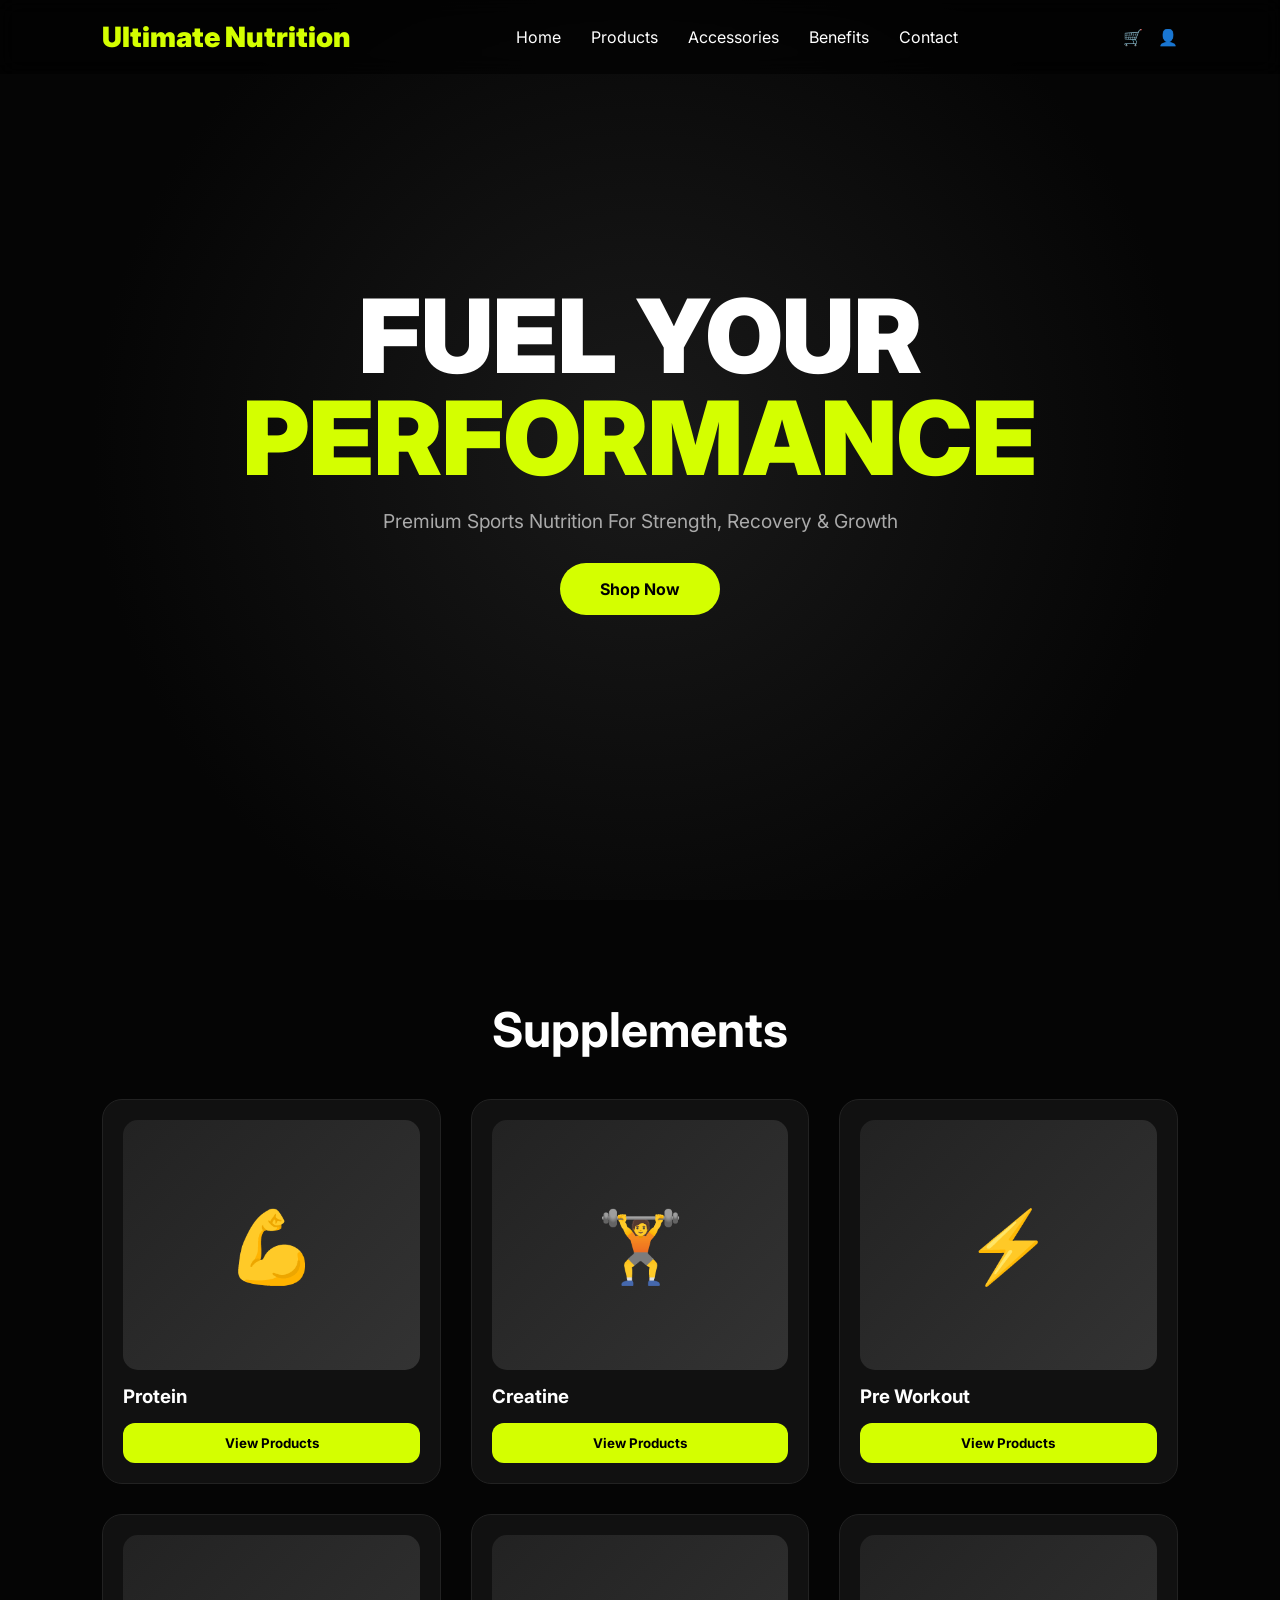
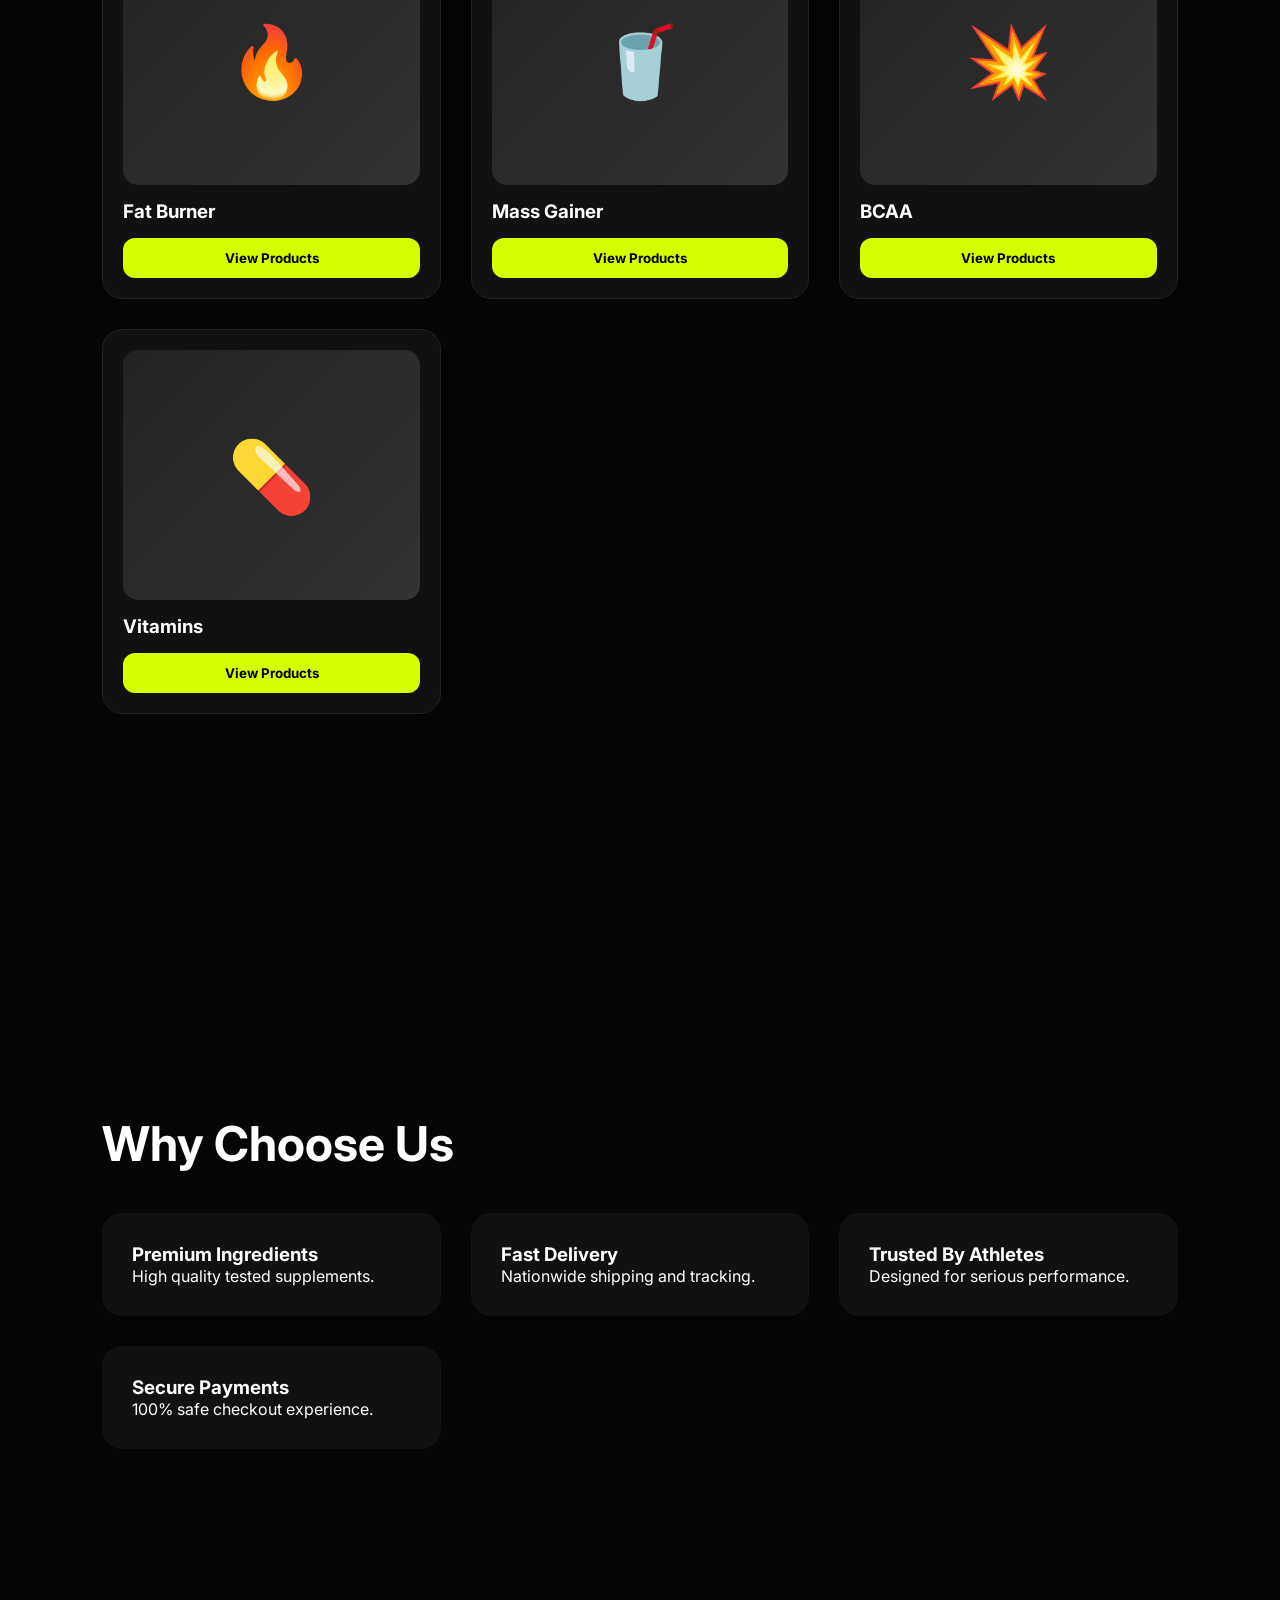
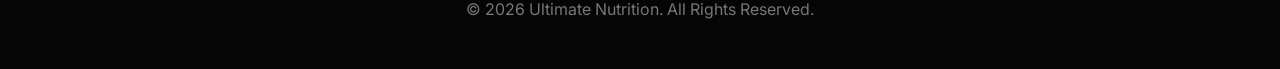
==== index.html @ 82caf667 "Update index.html" ====
<!DOCTYPE html>
<html lang="en">
<head>
<meta charset="UTF-8">
<meta name="viewport" content="width=device-width, initial-scale=1.0">
<title>Ultimate Nutrition - Premium Supplements</title>

<link href="https://fonts.googleapis.com/css2?family=Inter:wght@300;400;500;700;900&display=swap" rel="stylesheet">

<style>
*{
margin:0;
padding:0;
box-sizing:border-box;
font-family:Inter,sans-serif;
}

body{
background:#050505;
color:white;
overflow-x:hidden;
}

nav{
position:fixed;
top:0;
width:100%;
padding:20px 8%;
display:flex;
justify-content:space-between;
align-items:center;
background:rgba(0,0,0,.6);
backdrop-filter:blur(10px);
z-index:1000;
}

.logo{
font-size:28px;
font-weight:900;
color:#d4ff00;
}

nav ul{
display:flex;
gap:30px;
list-style:none;
}

nav a{
color:white;
text-decoration:none;
}

.hero{
height:100vh;
display:flex;
align-items:center;
justify-content:center;
text-align:center;
padding:0 20px;
background:
radial-gradient(circle at center,#1a1a1a 0%,#050505 70%);
}

.hero-content{
animation:fadeUp 1s ease forwards;
}

.hero h1{
font-size:clamp(3rem,8vw,7rem);
font-weight:900;
line-height:1;
}

.hero span{
color:#d4ff00;
}

.hero p{
margin-top:20px;
font-size:1.2rem;
color:#aaa;
}

.btn{
display:inline-block;
margin-top:30px;
padding:16px 40px;
background:#d4ff00;
color:black;
font-weight:700;
border-radius:50px;
text-decoration:none;
transition:.3s;
}

.btn:hover{
transform:translateY(-5px);
}

.section{
padding:100px 8%;
}

.section-title{
font-size:3rem;
margin-bottom:40px;
}

.products{
display:grid;
grid-template-columns:repeat(auto-fit,minmax(250px,1fr));
gap:30px;
}

.card{
background:#111;
border:1px solid #222;
border-radius:20px;
padding:20px;
transition:.4s;
}

.card:hover{
transform:translateY(-10px);
border-color:#d4ff00;
}

.product-image{
height:250px;
border-radius:15px;
background:linear-gradient(135deg,#222,#333);
display:flex;
align-items:center;
justify-content:center;
font-size:70px;
}

.card h3{
margin-top:15px;
}

.price{
margin-top:10px;
font-size:24px;
font-weight:700;
color:#d4ff00;
}

.buy{
margin-top:15px;
width:100%;
padding:12px;
border:none;
border-radius:12px;
background:#d4ff00;
font-weight:700;
cursor:pointer;
}

.features{
display:grid;
grid-template-columns:repeat(auto-fit,minmax(250px,1fr));
gap:30px;
}

.feature{
background:#111;
padding:30px;
border-radius:20px;
}

footer{
padding:50px;
text-align:center;
color:#777;
}

.reveal{
opacity:0;
transform:translateY(50px);
transition:1s;
}

.reveal.active{
opacity:1;
transform:translateY(0);
}

@keyframes fadeUp{
from{
opacity:0;
transform:translateY(100px);
}
to{
opacity:1;
transform:translateY(0);
}
}
.hamburger{
    display:none;
    font-size:30px;
    cursor:pointer;
}

@media(max-width:768px){

    nav ul{
        position:absolute;
        top:80px;
        left:-100%;
        width:100%;
        flex-direction:column;
        background:#111;
        padding:30px;
        transition:.4s;
    }

    nav ul.active{
        left:0;
    }

    .hamburger{
        display:block;
    }
}
.account{
position:relative;
display:flex;
align-items:center;
}
.nav-icons{
display:flex;
align-items:center;
gap:15px;
}

.nav-icons a{
color:white;
text-decoration:none;
display:flex;
align-items:center;
}
.dropdown{
display:none;
position:absolute;
right:0;
top:40px;
background:#111;
padding:15px;
border-radius:10px;
min-width:150px;
}

.dropdown a{
display:block;
padding:10px;
color:white;
text-decoration:none;
}

.dropdown.show{
display:block;
}

.cart-header{
display:flex;
justify-content:space-between;
align-items:center;
margin-bottom:20px;
}

.cart-header span{
cursor:pointer;
font-size:24px;
}

.cart-item{
background:#1a1a1a;
padding:18px;
border-radius:15px;
margin-bottom:15px;
border:1px solid #333;
transition:.3s;
}

.cart-item:hover{
border-color:#d4ff00;
}
.qty-btn{
width:35px;
height:35px;
border:none;
background:#d4ff00;
font-size:18px;
font-weight:bold;
cursor:pointer;
border-radius:8px;
margin:0 8px;
}

.checkout-btn{
width:100%;
padding:15px;
background:#d4ff00;
border:none;
border-radius:12px;
font-weight:700;
margin-top:15px;
}
</style>
<link rel="stylesheet" href="cart.css">

</head>

<body>
<nav>

    <div class="hamburger" onclick="toggleMenu()">
        ☰
    </div>

    <div class="logo">
        Ultimate Nutrition
    </div>

    <ul>
        <li><a href="#">Home</a></li>
        <li><a href="#products">Products</a></li>
        <li><a href="#accessories">Accessories</a></li>
        <li><a href="#features">Benefits</a></li>
        <li><a href="#">Contact</a></li>
    </ul>

    <div class="nav-icons">

       <a href="#" id="cartBtn">🛒</a>

        <div class="account">

            <a href="#" id="profileLink">👤</a>

            <div class="dropdown" id="accountMenu">

                <a href="profile.html">My Profile</a>

                <a href="orders.html">My Orders</a>

                <a href="#" onclick="logout()">
                    Logout
                </a>

            </div>

        </div>

    </div>

</nav>
<section class="hero">

<div class="hero-content">

<h1>
FUEL YOUR
<span>PERFORMANCE</span>
</h1>

<p>
Premium Sports Nutrition For Strength, Recovery & Growth
</p>

<a href="#products" class="btn">
Shop Now
</a>

</div>

</section>

<section class="section reveal" id="products">

<center><h2 class="section-title">
Supplements
</h2></center>

<div class="products">
<div class="products">

<!-- PROTEIN -->
<div class="card"
onclick="window.location.href='product.html?category=whey-concentrate'">

<div class="product-image">💪</div>

<h3>Protein</h3>

<button class="buy">
View Products
</button>

</div>

<!-- CREATINE -->
<div class="card"
onclick="window.location.href='product.html?category=creatine'">

<div class="product-image">🏋️</div>

<h3>Creatine</h3>

<button class="buy">
View Products
</button>

</div>

<!-- PRE WORKOUT -->
<div class="card"
onclick="window.location.href='product.html?category=pre-workout'">

<div class="product-image">⚡</div>

<h3>Pre Workout</h3>

<button class="buy">
View Products
</button>

</div>

<!-- FAT BURNER -->
<div class="card"
onclick="window.location.href='product.html?category=fat-burner'">

<div class="product-image">🔥</div>

<h3>Fat Burner</h3>

<button class="buy">
View Products
</button>

</div>

<!-- MASS GAINER -->
<div class="card"
onclick="window.location.href='product.html?category=mass-gainer'">

<div class="product-image">🥤</div>

<h3>Mass Gainer</h3>

<button class="buy">
View Products
</button>

</div>

<!-- BCAA -->
<div class="card"
onclick="window.location.href='product.html?category=bcaa'">

<div class="product-image">💥</div>

<h3>BCAA</h3>

<button class="buy">
View Products
</button>

</div>

<!-- VITAMINS -->
<div class="card"
onclick="window.location.href='product.html?category=vitamins'">

<div class="product-image">💊</div>

<h3>Vitamins</h3>

<button class="buy">
View Products
</button>

</div>

</div>

</div>

</div>
</section>
</section>
<!-- gym accesories -->
<section class="section reveal" id="accessories">

<center>
</section>

<!-- FEATURES -->

<section class="section reveal" id="features">

    <h2 class="section-title">
        Why Choose Us
    </h2>

    <div class="features">

        <div class="feature">
            <h3>Premium Ingredients</h3>
            <p>High quality tested supplements.</p>
        </div>

        <div class="feature">
            <h3>Fast Delivery</h3>
            <p>Nationwide shipping and tracking.</p>
        </div>

        <div class="feature">
            <h3>Trusted By Athletes</h3>
            <p>Designed for serious performance.</p>
        </div>

        <div class="feature">
            <h3>Secure Payments</h3>
            <p>100% safe checkout experience.</p>
        </div>

    </div>

</section>

<!-- CART -->

<div id="cartSidebar" class="cart-sidebar">

    <div class="cart-header">
        <h2>My Cart</h2>
        <span onclick="closeCart()">✖</span>
    </div>

    <div id="cartItems"></div>

    <div class="cart-footer">
        <h3 id="cartTotal">₹0</h3>

        <button class="checkout-btn">
            Checkout
        </button>
    </div>

</div>

<footer>
    © 2026 Ultimate Nutrition. All Rights Reserved.
</footer>


<script>
    function toggleMenu(){
    document.querySelector("nav ul")
    .classList.toggle("active");
}

document.querySelectorAll('a[href^="#"]').forEach(anchor=>{

anchor.addEventListener('click',function(e){

const target =
this.getAttribute('href');

if(target === "#"){
return;
}

e.preventDefault();

const element =
document.querySelector(target);

if(element){

element.scrollIntoView({
behavior:'smooth'
});

}

});

});

const reveals=document.querySelectorAll(".reveal");

function reveal(){
reveals.forEach(el=>{
const top=el.getBoundingClientRect().top;
const height=window.innerHeight;

if(top<height-100){
el.classList.add("active");
}
});
}

window.addEventListener("scroll",reveal);
reveal();
const user =
JSON.parse(localStorage.getItem("user"));

const loggedIn =
localStorage.getItem("loggedIn");

if(user && loggedIn){

document.getElementById("profileLink")
.innerHTML = user.name;

}
const profileLink =
document.getElementById("profileLink");

const accountMenu =
document.getElementById("accountMenu");

profileLink.addEventListener("click",(e)=>{

e.preventDefault();

if(!loggedIn){

window.location.href="login.html";
return;

}

accountMenu.classList.toggle("show");

});
function logout(){

localStorage.removeItem("loggedIn");

window.location.href="index.html";

}

</script>

<script src="cart.js"></script>
<script>
document.addEventListener("DOMContentLoaded",function(){

    const cartBtn=document.getElementById("cartBtn");

    cartBtn.addEventListener("click",function(e){

        e.preventDefault();

        openCart();

    });

});
</script>
</body>
</html>
---- cart.css ----
.cart-sidebar{
position:fixed;
top:0;
right:-420px;
width:380px;
height:100vh;
background:#111;
z-index:999999;
transition:.4s ease;
overflow-y:auto;
padding:20px;
border-left:2px solid #d4ff00;
box-shadow:-5px 0 25px rgba(0,0,0,.5);
}

.cart-sidebar.active{
right:0;
}

.cart-header{
display:flex;
justify-content:space-between;
align-items:center;
margin-bottom:20px;
}

.cart-header h2{
font-size:24px;
}

.cart-header span{
font-size:26px;
cursor:pointer;
}

.cart-item{
display:flex;
gap:15px;
background:#1a1a1a;
padding:12px;
border-radius:12px;
margin-bottom:15px;
}

.cart-item img{
width:70px;
height:70px;
object-fit:cover;
border-radius:10px;
}

.cart-details{
flex:1;
}

.cart-details h4{
margin-bottom:6px;
}

.cart-price{
color:#d4ff00;
font-weight:bold;
margin:5px 0;
}

.qty-box{
display:flex;
align-items:center;
gap:8px;
margin-top:8px;
}

.qty-btn{
width:30px;
height:30px;
border:none;
background:#d4ff00;
border-radius:6px;
font-weight:bold;
cursor:pointer;
}

.remove-btn{
margin-top:10px;
background:#ff3b3b;
border:none;
color:#fff;
padding:6px 12px;
border-radius:6px;
cursor:pointer;
}

.cart-footer{
margin-top:20px;
border-top:1px solid #333;
padding-top:20px;
}

.checkout-btn{
width:100%;
padding:14px;
border:none;
background:#d4ff00;
font-weight:bold;
border-radius:10px;
cursor:pointer;
margin-top:15px;
}
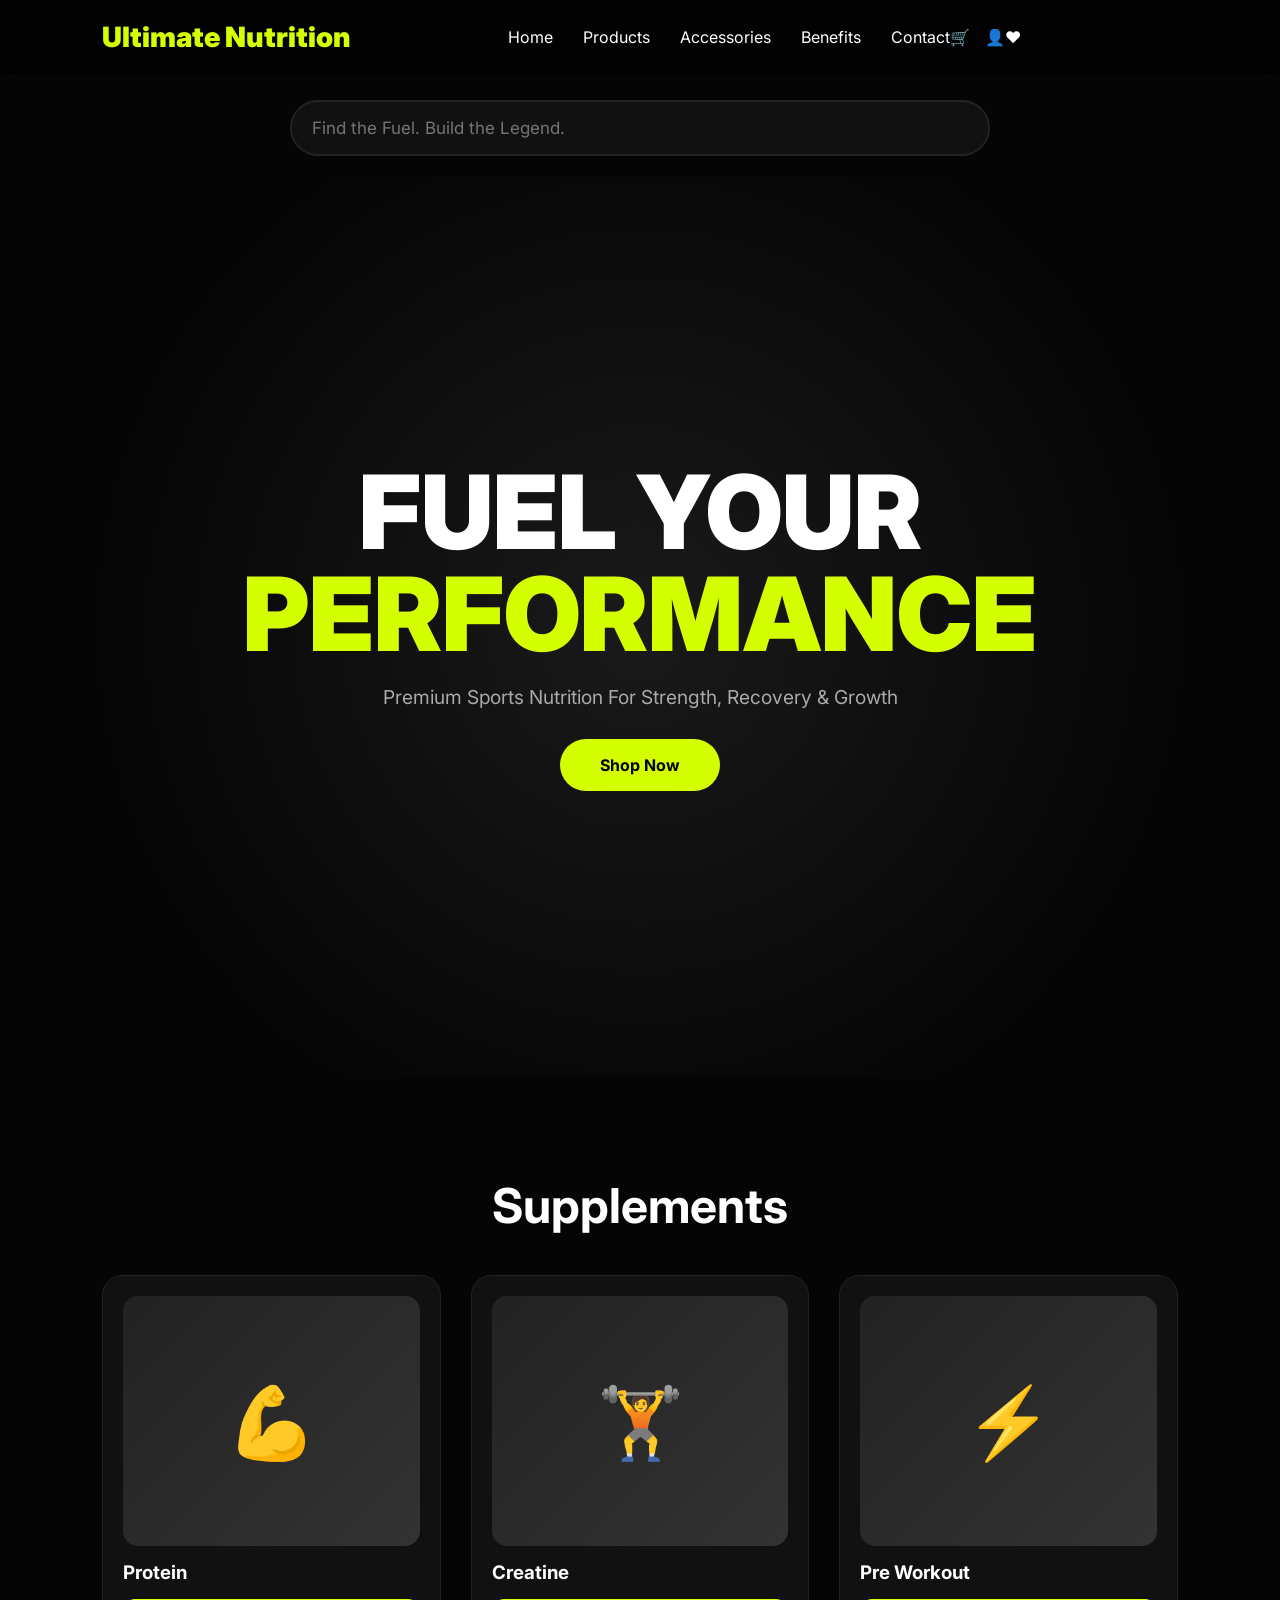
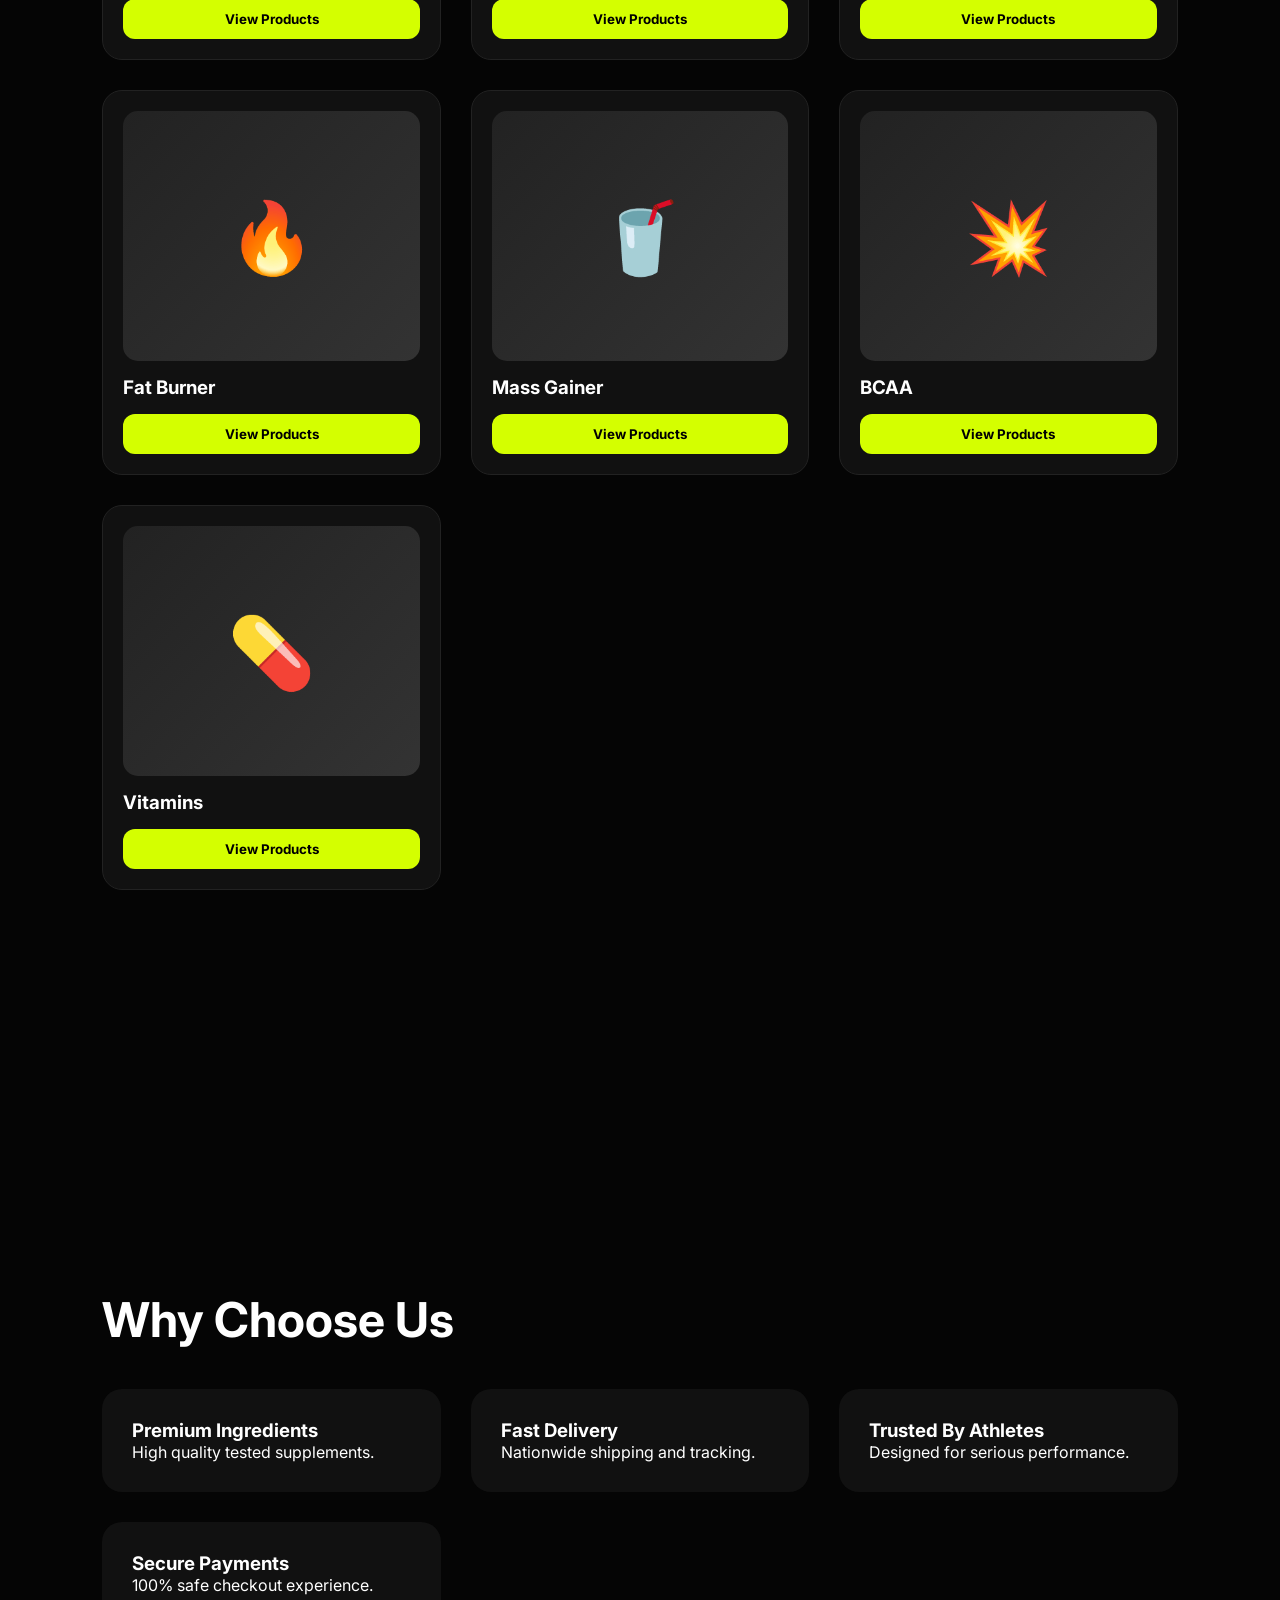
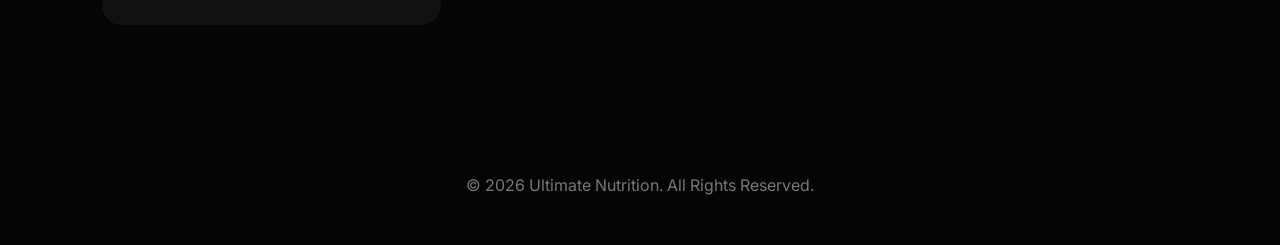
==== commit e271e122: "Rename 01.html to index.html" ====
--- a/index.html
+++ b/index.html
@@ -309,6 +309,174 @@
 font-weight:700;
 margin-top:15px;
 }
+.nav-search{
+
+    flex:1;
+
+    display:flex;
+
+    justify-content:center;
+
+    margin:0 30px;
+
+}
+
+.nav-search input{
+
+    width:100%;
+    max-width:420px;
+
+    padding:12px 18px;
+
+    border:none;
+
+    border-radius:30px;
+
+    background:#1a1a1a;
+
+    color:white;
+
+    outline:none;
+
+    border:2px solid #333;
+
+    transition:.3s;
+
+}
+
+.nav-search input:focus{
+
+    border-color:#d4ff00;
+
+}
+@media(max-width:768px){
+
+    .nav-search{
+
+        width:100%;
+        order:3;
+        margin-top:15px;
+
+    }
+
+    .nav-search input{
+
+        max-width:100%;
+        width:100%;
+
+    }
+
+    nav{
+
+        flex-wrap:wrap;
+
+    }
+
+}
+.search-wrapper{
+    width:100%;
+    background:#050505;
+    padding:20px 8% 20px;   /* Top Right Bottom Left */
+    margin-top:80px;         /* 👈 Moves it down */
+    position:relative;
+}
+
+#searchInput{
+
+    width:100%;
+    max-width:700px;
+
+    display:block;
+
+    margin:auto;
+
+    padding:16px 20px;
+
+    border-radius:40px;
+
+    border:2px solid #222;
+
+    background:#111;
+
+    color:white;
+
+    font-size:17px;
+
+    outline:none;
+
+}
+
+#searchInput:focus{
+
+    border-color:#d4ff00;
+
+}
+
+#searchResults{
+
+    max-width:700px;
+
+    margin:auto;
+
+    background:#111;
+
+    border-radius:15px;
+
+    overflow:hidden;
+
+    margin-top:5px;
+
+    display:none;
+
+    border:1px solid #222;
+
+}
+
+.search-item{
+
+    display:flex;
+
+    align-items:center;
+
+    gap:15px;
+
+    padding:15px;
+
+    cursor:pointer;
+
+    transition:.3s;
+
+}
+
+.search-item:hover{
+
+    background:#222;
+
+}
+
+.search-item img{
+
+    width:60px;
+
+    height:60px;
+
+    object-fit:cover;
+
+    border-radius:10px;
+
+}
+
+.search-item h4{
+
+    color:white;
+
+}
+
+.search-item p{
+
+    color:#d4ff00;
+
+}
 </style>
 <link rel="stylesheet" href="cart.css">
 
@@ -324,6 +492,7 @@
     <div class="logo">
         Ultimate Nutrition
     </div>
+    <div class="nav-search">
 
     <ul>
         <li><a href="#">Home</a></li>
@@ -340,6 +509,7 @@
         <div class="account">
 
             <a href="#" id="profileLink">👤</a>
+            <a href="wishlist.html">❤️</a>
 
             <div class="dropdown" id="accountMenu">
 
@@ -358,6 +528,16 @@
     </div>
 
 </nav>
+<div class="search-wrapper">
+
+    <input
+    type="text"
+    id="searchInput"
+    placeholder="Find the Fuel. Build the Legend.">
+
+    <div id="searchResults"></div>
+
+</div>
 <section class="hero">
 
 <div class="hero-content">
@@ -649,6 +829,61 @@
 }
 
 </script>
+<script src="products.js"></script>
+
+<script>
+const searchInput = document.getElementById("searchInput");
+const searchResults = document.getElementById("searchResults");
+
+searchInput.addEventListener("keyup", function () {
+
+    const keyword = this.value.toLowerCase().trim();
+
+    searchResults.innerHTML = "";
+
+    if (keyword === "") {
+        searchResults.style.display = "none";
+        return;
+    }
+
+    let found = false;
+
+    for (let category in products) {
+
+        products[category].forEach(product => {
+
+            if (
+                product.name.toLowerCase().includes(keyword) ||
+                product.description.toLowerCase().includes(keyword)
+            ) {
+
+                found = true;
+
+                searchResults.innerHTML += `
+                    <div class="search-item"
+                    onclick="window.location.href='detail.html?id=${product.id}'">
+
+                        <img src="${product.image}" alt="">
+
+                        <div>
+                            <h4>${product.name}</h4>
+                            <p>₹${product.price}</p>
+                        </div>
+
+                    </div>
+                `;
+            }
+
+        });
+
+    }
+
+    searchResults.style.display = found ? "block" : "none";
+
+});
+</script>
+
+
 
 <script src="cart.js"></script>
 <script>
@@ -669,5 +904,3 @@
 </body>
 </html>
 
-
-
--- a/cart.css
+++ b/cart.css
@@ -1,16 +1,29 @@
 .cart-sidebar{
-position:fixed;
-top:0;
-right:-420px;
-width:380px;
-height:100vh;
-background:#111;
-z-index:999999;
-transition:.4s ease;
-overflow-y:auto;
-padding:20px;
-border-left:2px solid #d4ff00;
-box-shadow:-5px 0 25px rgba(0,0,0,.5);
+    position: fixed;
+    top: 0;
+    right: -400px;
+    width: 380px;
+    height: 100vh;
+
+    background: #111;
+    color: white;
+
+    z-index: 999999;
+
+    transition: right .3s ease;
+
+    overflow-y: auto;
+
+    border-left: 2px solid #d4ff00;
+
+    padding: 20px;
+
+    margin: 0;
+
+    transform: none !important;
+}
+.cart-sidebar.active{
+    right:0;
 }
 
 .cart-sidebar.active{
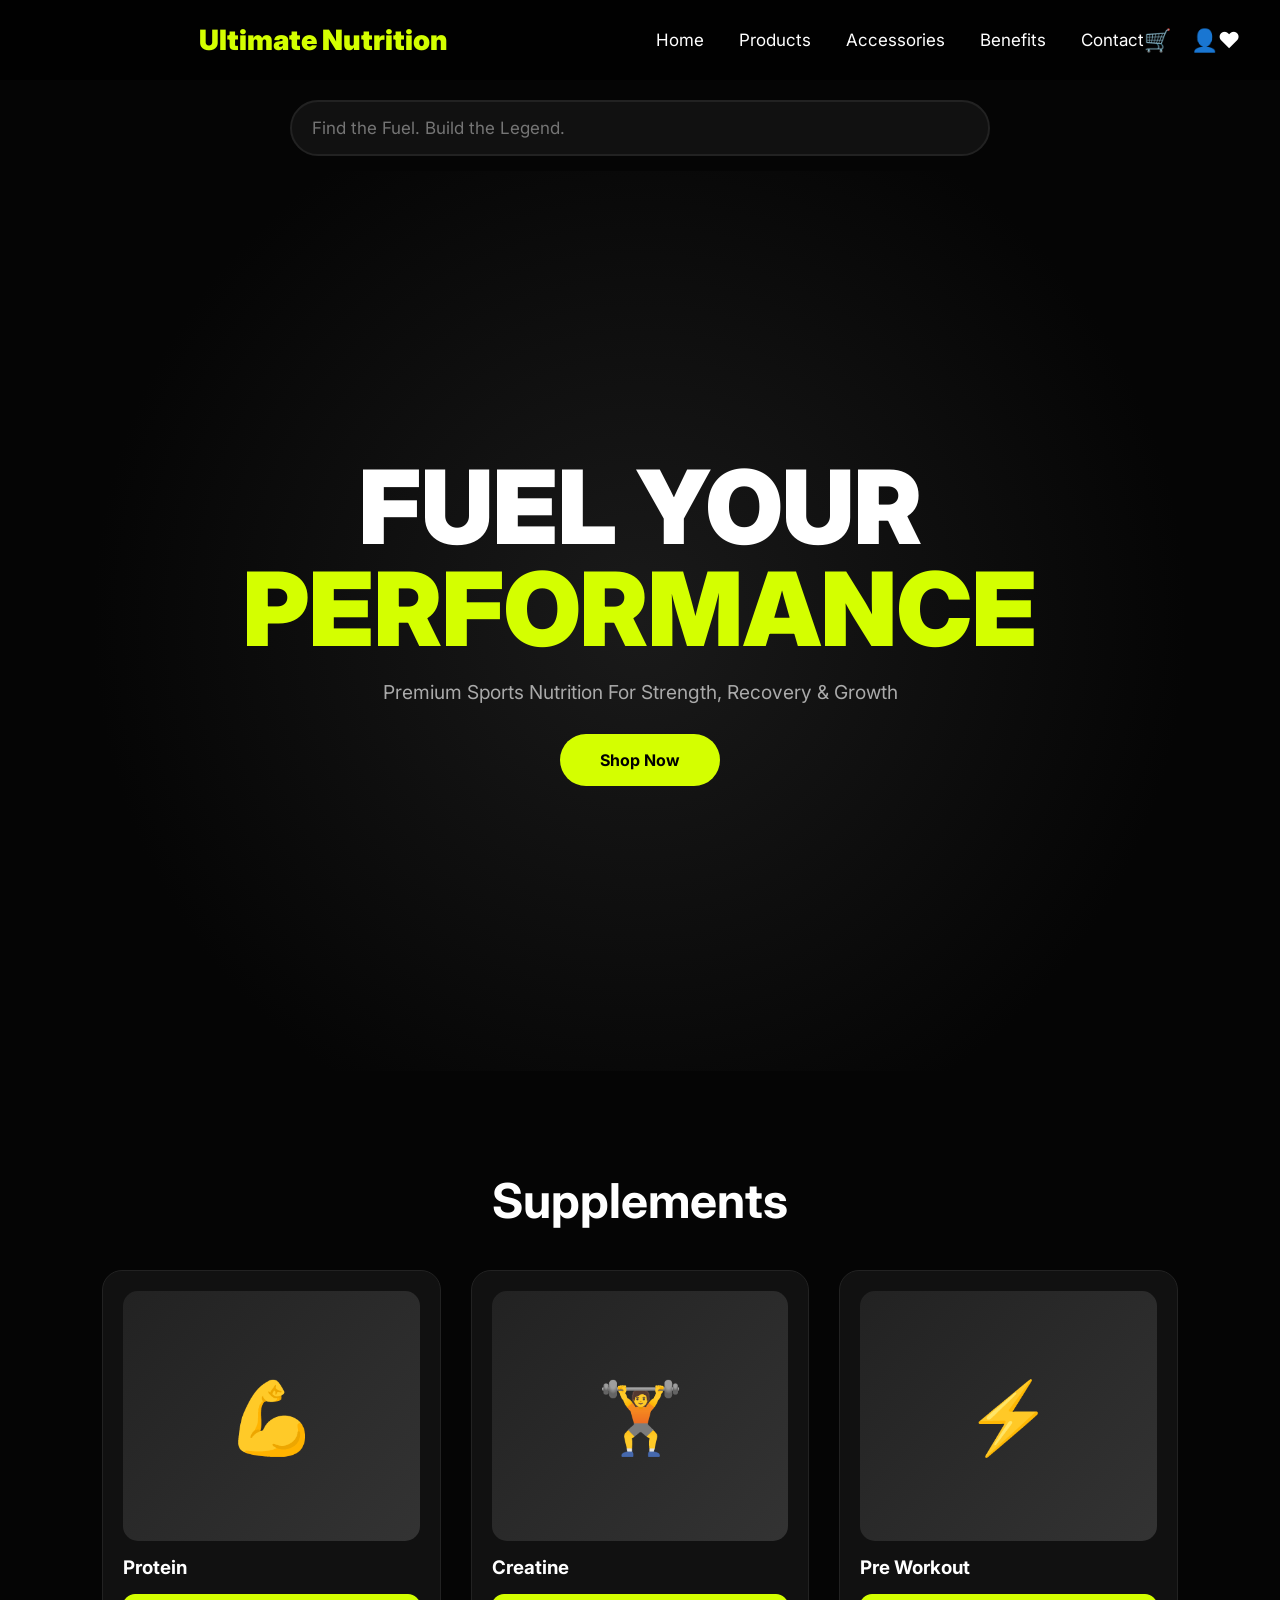
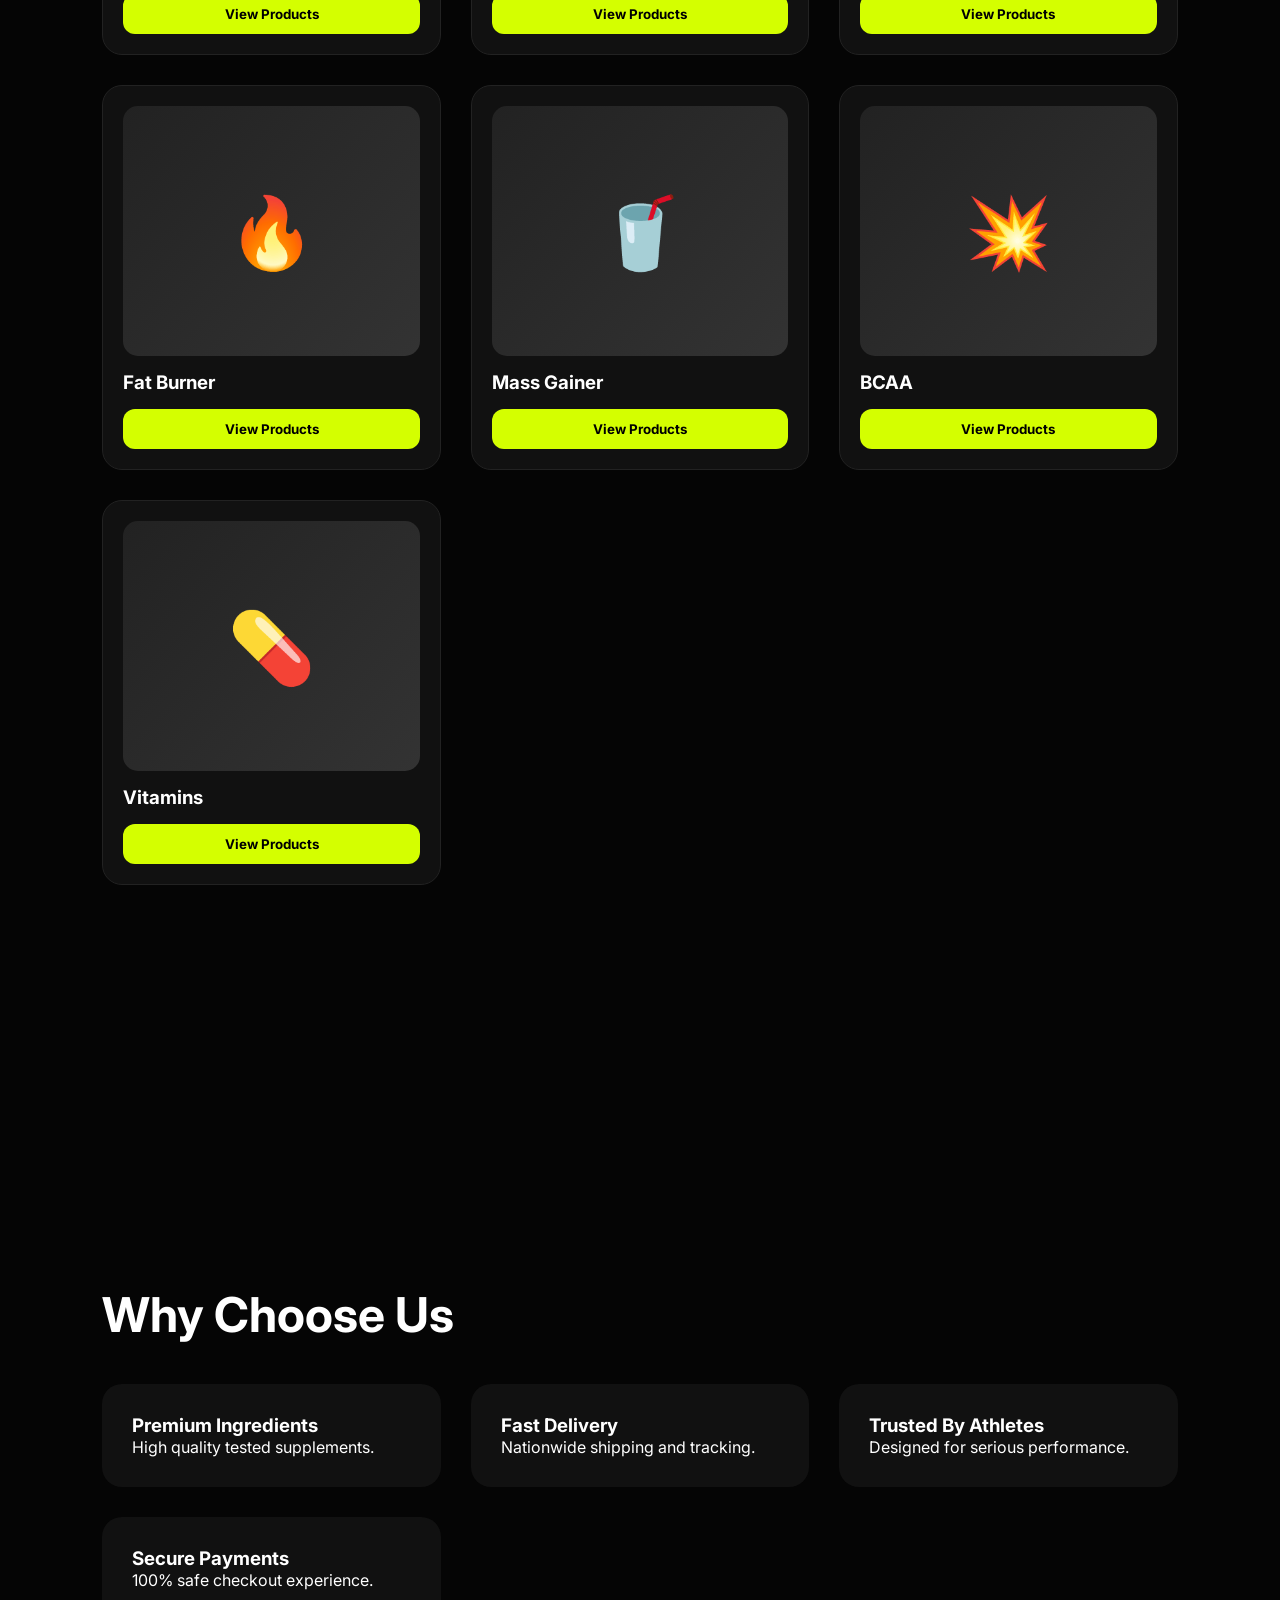
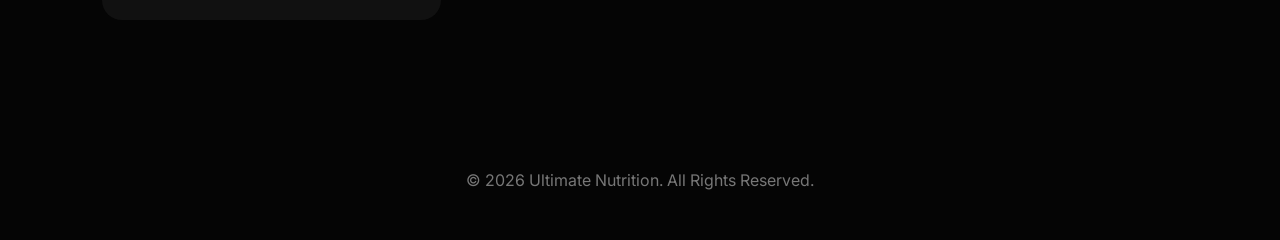
==== commit c9e4c9a1: "Update index.html" ====
--- a/index.html
+++ b/index.html
@@ -23,35 +23,61 @@
 }
 
 nav{
-position:fixed;
-top:0;
-width:100%;
-padding:20px 8%;
-display:flex;
-justify-content:space-between;
-align-items:center;
-background:rgba(0,0,0,.6);
-backdrop-filter:blur(10px);
-z-index:1000;
-}
-
+    position:fixed;
+    top:0;
+    left:0;
+    width:100%;
+    height:80px;
+
+    display:flex;
+    align-items:center;
+
+    background:rgba(0,0,0,.65);
+    backdrop-filter:blur(10px);
+
+    padding:0 40px;
+
+    z-index:1000;
+}
 .logo{
-font-size:28px;
-font-weight:900;
-color:#d4ff00;
-}
-
+    flex:1;
+
+    text-align:center;
+
+    color:#d4ff00;
+
+    font-size:28px;
+
+    font-weight:900;
+}
 nav ul{
-display:flex;
-gap:30px;
-list-style:none;
-}
-
-nav a{
-color:white;
-text-decoration:none;
-}
-
+
+    display:flex;
+
+    list-style:none;
+
+    gap:35px;
+
+    margin-left:50px;
+}
+
+nav ul li a{
+
+    color:white;
+
+    text-decoration:none;
+
+    font-size:17px;
+
+    transition:.3s;
+
+}
+
+nav ul li a:hover{
+
+    color:#d4ff00;
+
+}
 .hero{
 height:100vh;
 display:flex;
@@ -199,31 +225,128 @@
 }
 }
 .hamburger{
+
     display:none;
+
     font-size:30px;
+
     cursor:pointer;
-}
-
+
+    color:white;
+
+}
+@media(min-width:769px){
+
+    .hamburger{
+
+        display:none;
+
+    }
+
+}
 @media(max-width:768px){
 
+    nav{
+
+        padding:0 20px;
+
+        height:70px;
+
+    }
+
+    /* Hamburger Left */
+
+    .hamburger{
+
+        display:block;
+
+        order:1;
+
+    }
+
+    /* Logo Center */
+
+    .logo{
+
+        order:2;
+
+        flex:1;
+
+        text-align:center;
+
+        font-size:22px;
+
+    }
+
+    /* Icons Right */
+
+    .nav-icons{
+
+        order:3;
+
+        margin-left:0;
+
+        gap:15px;
+
+    }
+
+    /* Mobile Menu */
+
     nav ul{
+
         position:absolute;
-        top:80px;
+
+        top:70px;
+
         left:-100%;
+
         width:100%;
+
+        background:#111;
+
+        display:flex;
+
         flex-direction:column;
-        background:#111;
-        padding:30px;
+
+        gap:25px;
+
+        text-align:center;
+
+        padding:30px 0;
+
+        margin-left:0;
+
         transition:.4s;
+
     }
 
     nav ul.active{
+
         left:0;
-    }
-
-    .hamburger{
-        display:block;
-    }
+
+    }
+
+}
+@media(max-width:480px){
+
+    .logo{
+
+        font-size:20px;
+
+    }
+
+    .nav-icons{
+
+        gap:12px;
+
+    }
+
+    nav{
+
+        padding:12px 15px;
+
+    }
+
 }
 .account{
 position:relative;
@@ -231,16 +354,25 @@
 align-items:center;
 }
 .nav-icons{
-display:flex;
-align-items:center;
-gap:15px;
+
+    margin-left:auto;
+
+    display:flex;
+
+    align-items:center;
+
+    gap:20px;
+
 }
 
 .nav-icons a{
-color:white;
-text-decoration:none;
-display:flex;
-align-items:center;
+
+    color:white;
+
+    text-decoration:none;
+
+    font-size:22px;
+
 }
 .dropdown{
 display:none;
@@ -374,11 +506,15 @@
 
 }
 .search-wrapper{
+
     width:100%;
+
+    margin-top:85px;
+
+    padding:15px 7%;
+
     background:#050505;
-    padding:20px 8% 20px;   /* Top Right Bottom Left */
-    margin-top:80px;         /* 👈 Moves it down */
-    position:relative;
+
 }
 
 #searchInput{
@@ -485,16 +621,18 @@
 <body>
 <nav>
 
+    <!-- Left -->
     <div class="hamburger" onclick="toggleMenu()">
         ☰
     </div>
 
+    <!-- Center -->
     <div class="logo">
         Ultimate Nutrition
     </div>
-    <div class="nav-search">
-
-    <ul>
+
+    <!-- Desktop Menu -->
+    <ul id="navMenu">
         <li><a href="#">Home</a></li>
         <li><a href="#products">Products</a></li>
         <li><a href="#accessories">Accessories</a></li>
@@ -502,13 +640,15 @@
         <li><a href="#">Contact</a></li>
     </ul>
 
+    <!-- Right -->
     <div class="nav-icons">
 
-       <a href="#" id="cartBtn">🛒</a>
+        <a href="#" id="cartBtn">🛒</a>
 
         <div class="account">
 
             <a href="#" id="profileLink">👤</a>
+
             <a href="wishlist.html">❤️</a>
 
             <div class="dropdown" id="accountMenu">
@@ -517,9 +657,7 @@
 
                 <a href="orders.html">My Orders</a>
 
-                <a href="#" onclick="logout()">
-                    Logout
-                </a>
+                <a href="#" onclick="logout()">Logout</a>
 
             </div>
 
@@ -740,9 +878,12 @@
 
 
 <script>
-    function toggleMenu(){
-    document.querySelector("nav ul")
-    .classList.toggle("active");
+   function toggleMenu(){
+
+    document
+        .getElementById("navMenu")
+        .classList.toggle("active");
+
 }
 
 document.querySelectorAll('a[href^="#"]').forEach(anchor=>{
@@ -903,4 +1044,3 @@
 </script>
 </body>
 </html>
-
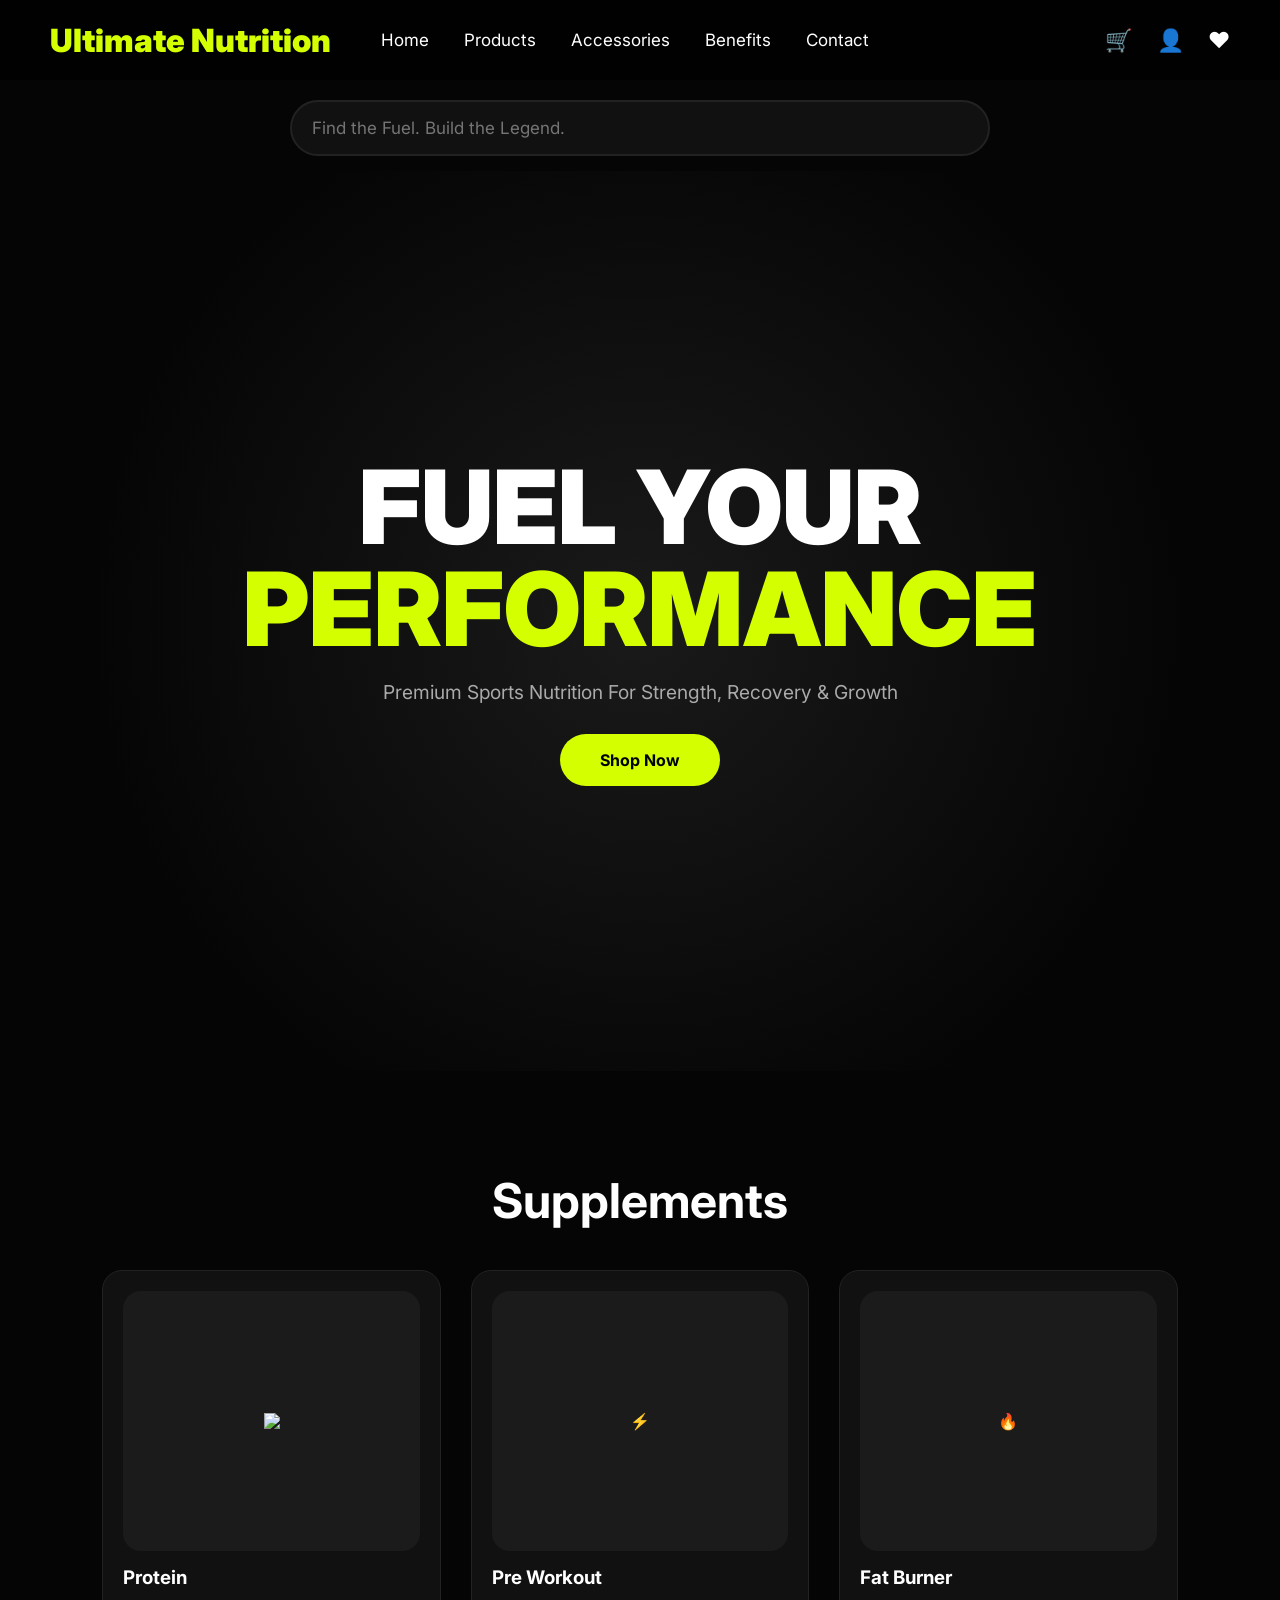
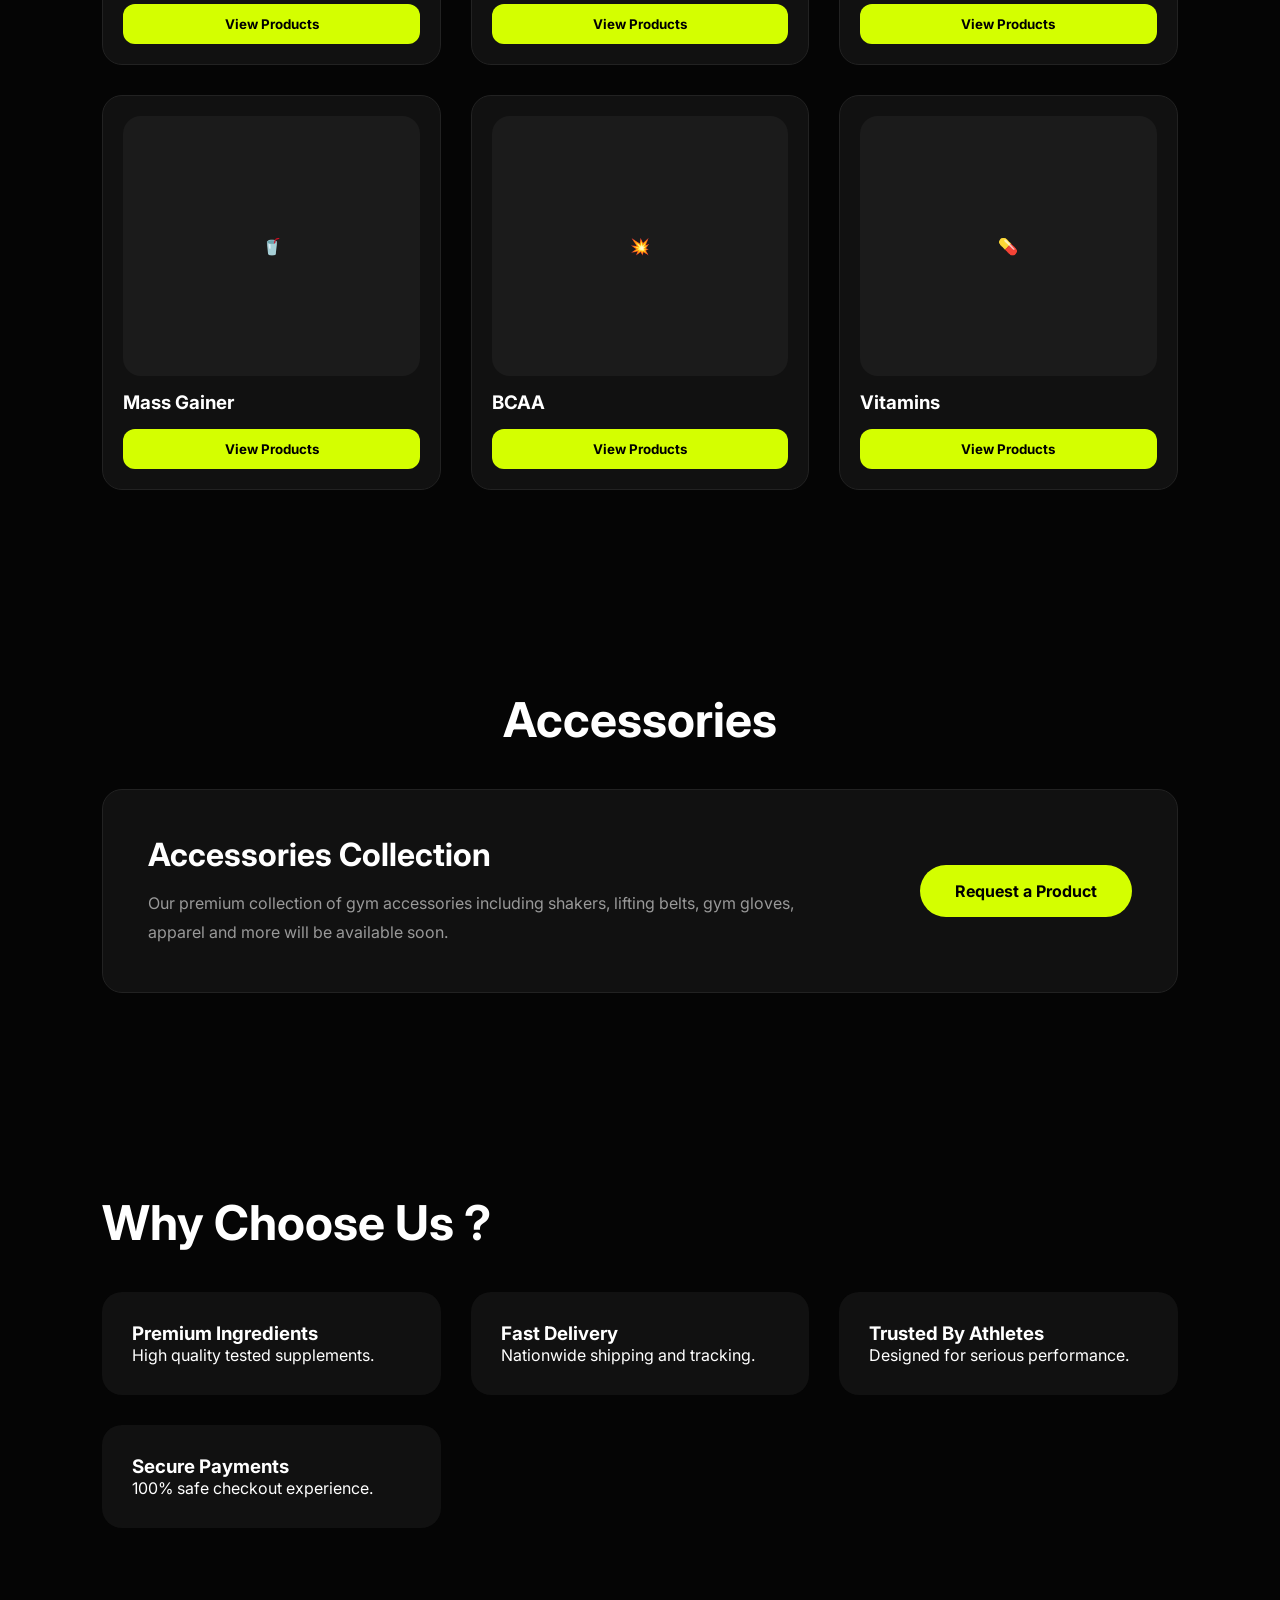
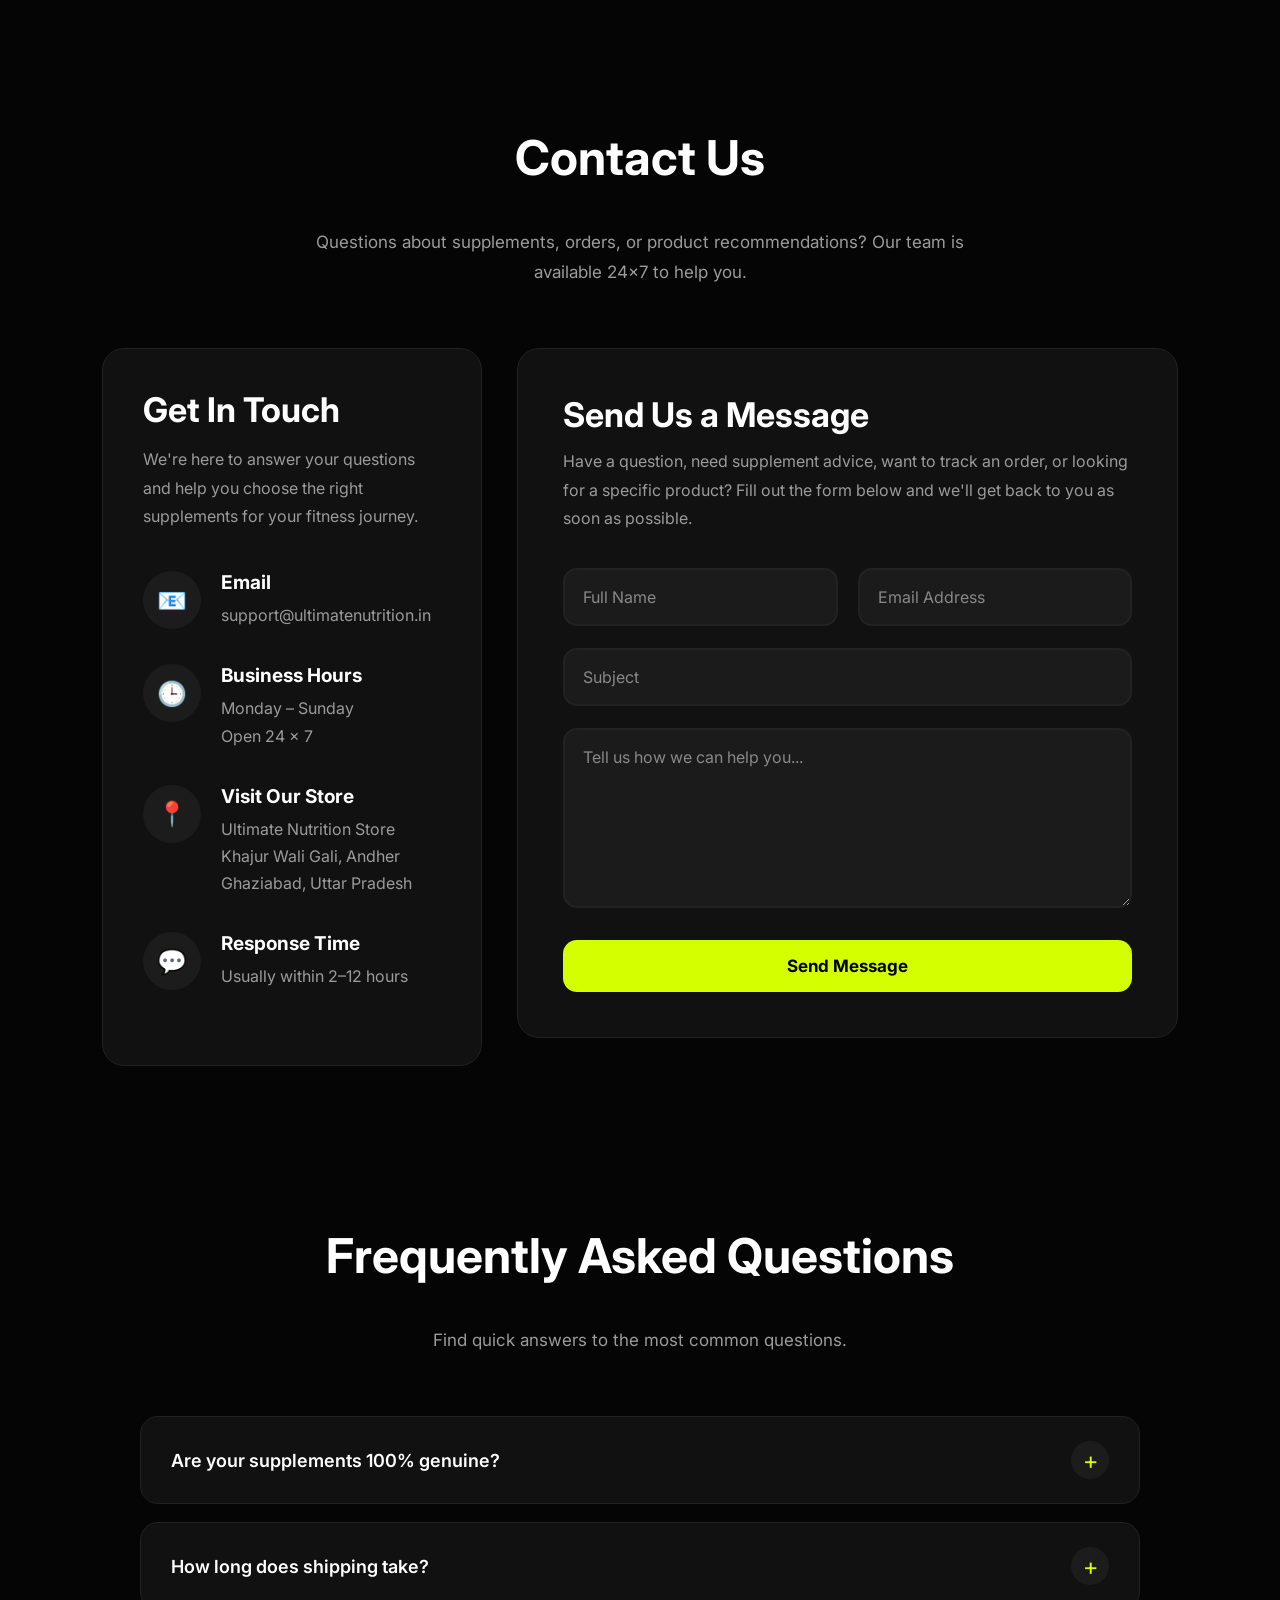
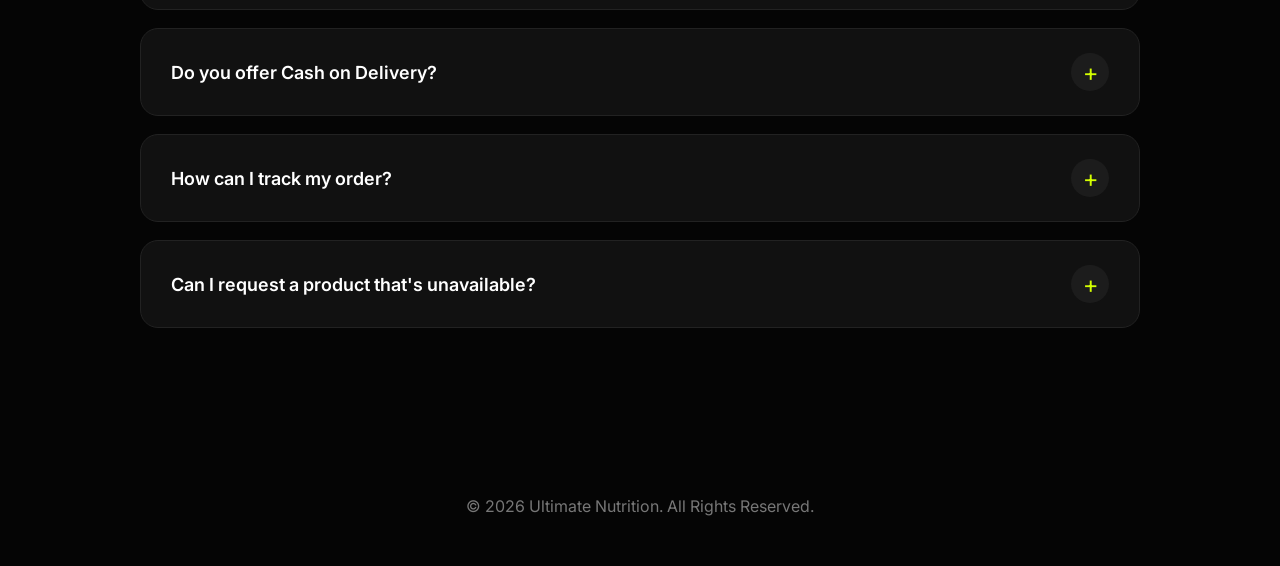
==== commit 580855ce: "Add files via upload" ====
--- a/index.html
+++ b/index.html
@@ -29,26 +29,21 @@
     width:100%;
     height:80px;
 
+    background:rgba(0,0,0,.75);
+    backdrop-filter:blur(10px);
+
     display:flex;
     align-items:center;
-
-    background:rgba(0,0,0,.65);
-    backdrop-filter:blur(10px);
-
-    padding:0 40px;
+    justify-content:space-between;
+
+    padding:0 50px;
 
     z-index:1000;
 }
 .logo{
-    flex:1;
-
-    text-align:center;
-
+    font-size:2rem;
+    font-weight:900;
     color:#d4ff00;
-
-    font-size:28px;
-
-    font-weight:900;
 }
 nav ul{
 
@@ -147,6 +142,73 @@
 padding:20px;
 transition:.4s;
 }
+.mini-card{
+    max-width:240px;
+    margin:auto;
+    text-align:center;
+}
+
+.product-image{
+
+    position:relative;
+
+    height:260px;
+
+    background:#181818;
+
+    border-radius:18px;
+
+    overflow:hidden;
+
+    display:flex;
+
+    justify-content:center;
+
+    align-items:center;
+
+}
+
+/* Slider Images */
+
+.product-image img{
+
+    position:absolute;
+
+    width:85%;
+
+    height:85%;
+
+    object-fit:contain;
+
+    opacity:0;
+
+    transition:opacity .8s ease-in-out;
+
+}
+
+/* First Image Visible */
+
+.product-image img.active{
+
+    opacity:1;
+
+}
+
+/* Hover Effect */
+
+.card:hover .product-image img.active{
+
+    transform:scale(1.05);
+
+    transition:transform .4s;
+
+}
+
+.coming{
+    color:#bbb;
+    margin:12px 0;
+    font-size:14px;
+}
 
 .card:hover{
 transform:translateY(-10px);
@@ -154,14 +216,59 @@
 }
 
 .product-image{
-height:250px;
-border-radius:15px;
-background:linear-gradient(135deg,#222,#333);
-display:flex;
-align-items:center;
-justify-content:center;
-font-size:70px;
-}
+
+    position:relative;
+
+    height:260px;
+
+    background:#1b1b1b;
+
+    border-radius:18px;
+
+    overflow:hidden;
+
+    display:flex;
+
+    justify-content:center;
+
+    align-items:center;
+
+    padding:20px;
+
+}
+
+.product-image img{
+
+    position:absolute;
+
+    top:50%;
+
+    left:50%;
+
+    transform:translate(-50%,-50%);
+
+    max-width:85%;
+
+    max-height:85%;
+
+    width:auto;
+
+    height:auto;
+
+    object-fit:contain;
+
+    opacity:0;
+
+    transition:opacity .8s ease;
+
+}
+
+.product-image img.active{
+
+    opacity:1;
+
+}
+
 
 .card h3{
 margin-top:15px;
@@ -235,134 +342,125 @@
     color:white;
 
 }
-@media(min-width:769px){
+@media (max-width:768px){
+
+    nav{
+
+        padding:0 15px;
+
+        height:70px;
+
+    }
+
+    /* Hamburger LEFT */
 
     .hamburger{
 
-        display:none;
+        display:block;
+
+        font-size:30px;
+
+        cursor:pointer;
+
+        order:1;
 
     }
 
-}
-@media(max-width:768px){
+    /* Logo CENTER */
+
+    .logo{
+
+        flex:1;
+
+        text-align:center;
+
+        font-size:22px;
+
+        order:2;
+
+    }
+
+    /* Icons RIGHT */
+
+    .nav-icons{
+
+        order:3;
+
+        gap:15px;
+
+    }
+
+    /* Hide desktop menu */
+
+    nav ul{
+
+        position:absolute;
+
+        top:70px;
+
+        left:-100%;
+
+        width:100%;
+
+        background:#111;
+
+        flex-direction:column;
+
+        gap:25px;
+
+        padding:25px 0;
+
+        margin:0;
+
+        transition:.3s;
+
+    }
+
+    nav ul.active{
+
+        left:0;
+
+    }
+
+}
+@media(max-width:480px){
+
+    .logo{
+
+        font-size:20px;
+
+    }
+
+    .nav-icons{
+
+        gap:12px;
+
+    }
 
     nav{
 
-        padding:0 20px;
-
-        height:70px;
+        padding:12px 15px;
 
     }
 
-    /* Hamburger Left */
-
-    .hamburger{
-
-        display:block;
-
-        order:1;
-
-    }
-
-    /* Logo Center */
-
-    .logo{
-
-        order:2;
-
-        flex:1;
-
-        text-align:center;
-
-        font-size:22px;
-
-    }
-
-    /* Icons Right */
-
-    .nav-icons{
-
-        order:3;
-
-        margin-left:0;
-
-        gap:15px;
-
-    }
-
-    /* Mobile Menu */
-
-    nav ul{
-
-        position:absolute;
-
-        top:70px;
-
-        left:-100%;
-
-        width:100%;
-
-        background:#111;
-
-        display:flex;
-
-        flex-direction:column;
-
-        gap:25px;
-
-        text-align:center;
-
-        padding:30px 0;
-
-        margin-left:0;
-
-        transition:.4s;
-
-    }
-
-    nav ul.active{
-
-        left:0;
-
-    }
-
-}
-@media(max-width:480px){
-
-    .logo{
-
-        font-size:20px;
-
-    }
-
-    .nav-icons{
-
-        gap:12px;
-
-    }
-
-    nav{
-
-        padding:12px 15px;
-
-    }
-
 }
 .account{
-position:relative;
-display:flex;
-align-items:center;
+    position:relative;
+    display:flex;
+    align-items:center;
+    gap:12px;
+}
+#username{
+    color:white;
+    font-size:18px;
+    font-weight:500;
+    white-space:nowrap;
 }
 .nav-icons{
-
     margin-left:auto;
-
     display:flex;
-
     align-items:center;
-
-    gap:20px;
-
+    gap:25px;
 }
 
 .nav-icons a{
@@ -613,6 +711,592 @@
     color:#d4ff00;
 
 }
+.accessories-box{
+
+    background:#111;
+    border:1px solid #222;
+    border-radius:20px;
+
+    padding:45px;
+
+    display:flex;
+    justify-content:space-between;
+    align-items:center;
+    gap:40px;
+
+    transition:.3s;
+}
+
+.accessories-box:hover{
+
+    border-color:#d4ff00;
+
+}
+
+.left h2{
+
+    font-size:32px;
+    margin-bottom:15px;
+
+}
+
+.left p{
+
+    color:#999;
+    line-height:1.8;
+    max-width:650px;
+
+}
+
+.request-btn{
+
+    display:inline-block;
+
+    background:#d4ff00;
+    color:#000;
+
+    text-decoration:none;
+
+    padding:16px 35px;
+
+    border-radius:50px;
+
+    font-weight:700;
+
+    transition:.3s;
+
+}
+
+.request-btn:hover{
+
+    transform:translateY(-4px);
+
+}
+
+@media(max-width:768px){
+
+.accessories-box{
+
+flex-direction:column;
+text-align:center;
+
+padding:35px 25px;
+
+}
+
+.left p{
+
+max-width:100%;
+
+}
+}
+/* CONTACT */
+
+/*=============================
+        CONTACT SECTION
+==============================*/
+
+.contact-subtitle{
+
+    max-width:700px;
+    margin:20px auto 60px;
+    color:#9b9b9b;
+    font-size:17px;
+    line-height:1.8;
+
+}
+
+.contact-container{
+
+    max-width:1400px;
+
+    margin:auto;
+
+    display:grid;
+
+    grid-template-columns:380px 1fr;
+
+    gap:35px;
+
+    align-items:start;
+
+}
+
+/*=============================
+        LEFT CARD
+==============================*/
+
+.contact-info{
+
+    background:#111;
+
+    border:1px solid #222;
+
+    border-radius:22px;
+
+    padding:40px;
+
+    transition:.35s;
+
+    position:sticky;
+
+    top:110px;
+
+}
+
+.contact-info:hover{
+
+    border-color:#d4ff00;
+
+    transform:translateY(-5px);
+
+}
+
+.contact-heading{
+
+    margin-bottom:40px;
+
+}
+
+.contact-heading h2{
+
+    font-size:34px;
+
+    margin-bottom:15px;
+
+}
+
+.contact-heading p{
+
+    color:#9b9b9b;
+
+    line-height:1.8;
+
+}
+
+/*=============================
+          INFO ITEM
+==============================*/
+
+.info-item{
+
+    display:flex;
+
+    align-items:flex-start;
+
+    gap:20px;
+
+    margin-bottom:35px;
+
+}
+
+.icon{
+
+    width:58px;
+
+    height:58px;
+
+    border-radius:50%;
+
+    background:#1c1c1c;
+
+    display:flex;
+
+    align-items:center;
+
+    justify-content:center;
+
+    font-size:24px;
+
+    flex-shrink:0;
+
+    transition:.3s;
+
+}
+
+.info-item:hover .icon{
+
+    background:#d4ff00;
+
+    color:#000;
+
+}
+
+.info-item h4{
+
+    font-size:19px;
+
+    margin-bottom:8px;
+
+}
+
+.info-item p{
+
+    color:#9b9b9b;
+
+    line-height:1.7;
+
+}
+
+/*=============================
+        CONTACT FORM
+==============================*/
+
+.contact-form{
+
+    background:#111;
+
+    border:1px solid #222;
+
+    border-radius:22px;
+
+    padding:45px;
+
+    transition:.35s;
+
+}
+
+.contact-form:hover{
+
+    border-color:#d4ff00;
+
+}
+
+.contact-form h2{
+
+    font-size:34px;
+
+    margin-bottom:12px;
+
+}
+
+.form-text{
+
+    color:#9b9b9b;
+
+    line-height:1.8;
+
+    margin-bottom:35px;
+
+    max-width:700px;
+
+}
+
+/*=============================
+          FORM
+==============================*/
+
+.contact-form form{
+
+    display:flex;
+
+    flex-direction:column;
+
+    gap:22px;
+
+}
+
+/* First Row */
+
+.input-row{
+
+    display:grid;
+
+    grid-template-columns:1fr 1fr;
+
+    gap:20px;
+
+}
+
+/* Inputs */
+
+.contact-form input,
+.contact-form textarea{
+
+    width:100%;
+
+    background:#1b1b1b;
+
+    border:2px solid #222;
+
+    color:#fff;
+
+    padding:17px 18px;
+
+    border-radius:14px;
+
+    outline:none;
+
+    font-size:16px;
+
+    transition:.3s;
+
+}
+
+.contact-form textarea{
+
+    min-height:180px;
+
+    resize:vertical;
+
+}
+
+/* Placeholder */
+
+.contact-form input::placeholder,
+.contact-form textarea::placeholder{
+
+    color:#888;
+
+}
+
+/* Focus */
+
+.contact-form input:focus,
+.contact-form textarea:focus{
+
+    border-color:#d4ff00;
+
+    background:#202020;
+
+}
+
+/* Button */
+
+.contact-form .buy{
+
+    margin-top:10px;
+
+    padding:16px;
+
+    font-size:17px;
+
+    border-radius:14px;
+
+    transition:.35s;
+
+}
+
+.contact-form .buy:hover{
+
+    transform:translateY(-3px);
+
+    box-shadow:0 0 18px rgba(212,255,0,.35);
+
+}
+
+/*=============================
+      RESPONSIVE
+==============================*/
+
+@media(max-width:1000px){
+
+    .contact-container{
+
+        grid-template-columns:1fr;
+
+    }
+
+    .contact-info{
+
+        position:static;
+
+    }
+
+}
+
+@media(max-width:700px){
+
+    .contact-form{
+
+        padding:30px;
+
+    }
+
+    .input-row{
+
+        grid-template-columns:1fr;
+
+        gap:18px;
+
+    }
+
+    .contact-form h2{
+
+        font-size:28px;
+
+    }
+
+    .form-text{
+
+        font-size:15px;
+
+    }
+
+}
+/*====================================
+            FAQ SECTION
+====================================*/
+
+#faq{
+
+    padding-top:60px;
+
+}
+
+.faq-container{
+
+    max-width:1000px;
+
+    margin:60px auto 0;
+
+}
+
+.faq{
+
+    background:#111;
+
+    border:1px solid #222;
+
+    border-radius:18px;
+
+    margin-bottom:18px;
+
+    overflow:hidden;
+
+    transition:.35s;
+
+}
+
+.faq:hover{
+
+    border-color:#d4ff00;
+
+    transform:translateY(-3px);
+
+}
+
+/*=============================
+        QUESTION
+==============================*/
+
+.question{
+
+    display:flex;
+
+    justify-content:space-between;
+
+    align-items:center;
+
+    cursor:pointer;
+
+    padding:24px 30px;
+
+}
+
+.question h3{
+
+    font-size:18px;
+
+    font-weight:600;
+
+}
+
+.question span{
+
+    width:38px;
+
+    height:38px;
+
+    border-radius:50%;
+
+    background:#1c1c1c;
+
+    display:flex;
+
+    align-items:center;
+
+    justify-content:center;
+
+    font-size:24px;
+
+    color:#d4ff00;
+
+    transition:.35s;
+
+}
+
+/*=============================
+        ANSWER
+==============================*/
+
+.answer{
+
+    max-height:0;
+
+    overflow:hidden;
+
+    padding:0 30px;
+
+    color:#9b9b9b;
+
+    line-height:1.9;
+
+    transition:
+    max-height .45s ease,
+    padding .45s ease;
+
+}
+
+.faq.active .answer{
+
+    max-height:220px;
+
+    padding:0 30px 28px;
+
+}
+
+.faq.active .question span{
+
+    transform:rotate(45deg);
+
+    background:#d4ff00;
+
+    color:#000;
+
+}
+
+/*=============================
+        RESPONSIVE
+==============================*/
+
+@media(max-width:768px){
+
+.question{
+
+padding:20px;
+
+}
+
+.question h3{
+
+font-size:16px;
+
+}
+
+.answer{
+
+padding:0 20px;
+
+}
+
+.faq.active .answer{
+
+padding:0 20px 20px;
+
+}
+
+}
 </style>
 <link rel="stylesheet" href="cart.css">
 
@@ -637,7 +1321,7 @@
         <li><a href="#products">Products</a></li>
         <li><a href="#accessories">Accessories</a></li>
         <li><a href="#features">Benefits</a></li>
-        <li><a href="#">Contact</a></li>
+        <li><a href="#contact">Contact</a></li>
     </ul>
 
     <!-- Right -->
@@ -647,19 +1331,13 @@
 
         <div class="account">
 
-            <a href="#" id="profileLink">👤</a>
-
-            <a href="wishlist.html">❤️</a>
-
-            <div class="dropdown" id="accountMenu">
-
-                <a href="profile.html">My Profile</a>
-
-                <a href="orders.html">My Orders</a>
-
-                <a href="#" onclick="logout()">Logout</a>
-
-            </div>
+    <a href="#" id="profileLink">👤</a>
+
+    <span id="username"></span>
+
+    <a href="wishlist.html">❤️</a>
+
+    <div class="dropdown" id="accountMenu">
 
         </div>
 
@@ -710,27 +1388,18 @@
 <div class="card"
 onclick="window.location.href='product.html?category=whey-concentrate'">
 
-<div class="product-image">💪</div>
-
-<h3>Protein</h3>
-
-<button class="buy">
-View Products
-</button>
-
-</div>
-
-<!-- CREATINE -->
-<div class="card"
-onclick="window.location.href='product.html?category=creatine'">
-
-<div class="product-image">🏋️</div>
-
-<h3>Creatine</h3>
-
-<button class="buy">
-View Products
-</button>
+    <div class="product-image protein-slider">
+
+        <img src="images/protein2.webp" class="active">
+        <img src="images/protein1.webp" >
+
+    </div>
+
+    <h3>Protein</h3>
+
+    <button class="buy">
+        View Products
+    </button>
 
 </div>
 
@@ -812,17 +1481,48 @@
 </section>
 </section>
 <!-- gym accesories -->
+ 
+<!-- ACCESSORIES -->
 <section class="section reveal" id="accessories">
 
-<center>
+    <center>
+        <h2 class="section-title">Accessories</h2>
+    </center>
+
+    <div class="accessories-box">
+
+        <div class="left">
+
+            <h2>Accessories Collection</h2>
+
+            <p>
+                Our premium collection of gym accessories including
+                shakers, lifting belts, gym gloves, apparel and more
+                will be available soon.
+            </p>
+
+        </div>
+
+        <div class="right">
+
+            <a href="#form" target="_blank" class="request-btn">
+                Request a Product
+            </a>
+
+        </div>
+
+    </div>
+
 </section>
 
+</section>
+
 <!-- FEATURES -->
 
 <section class="section reveal" id="features">
 
     <h2 class="section-title">
-        Why Choose Us
+        Why Choose Us ?
     </h2>
 
     <div class="features">
@@ -850,7 +1550,272 @@
     </div>
 
 </section>
-
+<!-- CONTACT SECTION -->
+
+<!-- CONTACT -->
+
+<section class="section reveal" id="contact">
+
+    <center>
+
+        <h2 class="section-title">Contact Us</h2>
+
+        <p class="contact-subtitle">
+            Questions about supplements, orders, or product recommendations?
+            Our team is available 24×7 to help you.
+        </p>
+
+    </center>
+
+    <div class="contact-container">
+
+        <!-- LEFT CARD -->
+
+        <div class="contact-info">
+
+            <div class="contact-heading">
+
+                <h2>Get In Touch</h2>
+
+                <p>
+                    We're here to answer your questions and help you choose
+                    the right supplements for your fitness journey.
+                </p>
+
+            </div>
+
+            <div class="info-item">
+
+                <div class="icon">📧</div>
+
+                <div>
+
+                    <h4>Email</h4>
+
+                    <p>support@ultimatenutrition.in</p>
+
+                </div>
+
+            </div>
+
+            <div class="info-item">
+
+                <div class="icon">🕒</div>
+
+                <div>
+
+                    <h4>Business Hours</h4>
+
+                    <p>Monday – Sunday</p>
+
+                    <p>Open 24 × 7</p>
+
+                </div>
+
+            </div>
+
+            <div class="info-item">
+
+                <div class="icon">📍</div>
+
+                <div>
+
+                    <h4>Visit Our Store</h4>
+
+                    <p>Ultimate Nutrition Store</p>
+
+                    <p>Khajur Wali Gali, Andher</p>
+
+                    <p>Ghaziabad, Uttar Pradesh</p>
+
+                </div>
+
+            </div>
+
+            <div class="info-item">
+
+                <div class="icon">💬</div>
+
+                <div>
+
+                    <h4>Response Time</h4>
+
+                    <p>Usually within 2–12 hours</p>
+
+                </div>
+
+            </div>
+
+        </div>
+
+        <!-- RIGHT CARD -->
+
+        <div class="contact-form" id="form">
+
+            <h2>Send Us a Message</h2>
+
+            <p class="form-text">
+                Have a question, need supplement advice, want to track an
+                order, or looking for a specific product? Fill out the form
+                below and we'll get back to you as soon as possible.
+            </p>
+
+            <form>
+
+                <div class="input-row">
+
+                    <input
+                    type="text"
+                    placeholder="Full Name"
+                    required>
+
+                    <input
+                    type="email"
+                    placeholder="Email Address"
+                    required>
+
+                </div>
+
+                <input
+                type="text"
+                placeholder="Subject"
+                required>
+
+                <textarea
+                placeholder="Tell us how we can help you..."
+                rows="7"
+                required></textarea>
+
+                <button class="buy" type="submit">
+
+                    Send Message
+
+                </button>
+
+            </form>
+
+        </div>
+
+    </div>
+
+</section>
+
+
+<!-- FAQ -->
+
+<section class="section reveal" id="faq">
+
+    <center>
+
+        <h2 class="section-title">
+
+            Frequently Asked Questions
+
+        </h2>
+
+        <p class="contact-subtitle">
+
+            Find quick answers to the most common questions.
+
+        </p>
+
+    </center>
+
+    <div class="faq-container">
+
+        <div class="faq">
+
+            <div class="question">
+
+                <h3>Are your supplements 100% genuine?</h3>
+
+                <span>+</span>
+
+            </div>
+
+            <div class="answer">
+
+                Yes. We source all products directly from trusted brands and authorized distributors.
+
+            </div>
+
+        </div>
+
+        <div class="faq">
+
+            <div class="question">
+
+                <h3>How long does shipping take?</h3>
+
+                <span>+</span>
+
+            </div>
+
+            <div class="answer">
+
+                Orders are usually delivered within 2–7 business days depending on your location.
+
+            </div>
+
+        </div>
+
+        <div class="faq">
+
+            <div class="question">
+
+                <h3>Do you offer Cash on Delivery?</h3>
+
+                <span>+</span>
+
+            </div>
+
+            <div class="answer">
+
+                Yes, Cash on Delivery is available in selected locations.
+
+            </div>
+
+        </div>
+
+        <div class="faq">
+
+            <div class="question">
+
+                <h3>How can I track my order?</h3>
+
+                <span>+</span>
+
+            </div>
+
+            <div class="answer">
+
+                Once your order is dispatched, you'll receive tracking details via email or SMS.
+
+            </div>
+
+        </div>
+
+        <div class="faq">
+
+            <div class="question">
+
+                <h3>Can I request a product that's unavailable?</h3>
+
+                <span>+</span>
+
+            </div>
+
+            <div class="answer">
+
+                Absolutely! Use the contact form above and we'll do our best to stock it.
+
+            </div>
+
+        </div>
+
+    </div>
+
+</section>
 <!-- CART -->
 
 <div id="cartSidebar" class="cart-sidebar">
@@ -875,6 +1840,41 @@
 <footer>
     © 2026 Ultimate Nutrition. All Rights Reserved.
 </footer>
+<script>
+    const proteinSlides =
+document.querySelectorAll(".protein-slider img");
+
+let proteinIndex = 0;
+
+setInterval(()=>{
+
+    proteinSlides[proteinIndex].classList.remove("active");
+
+    proteinIndex++;
+
+    if(proteinIndex >= proteinSlides.length){
+
+        proteinIndex = 0;
+
+    }
+
+    proteinSlides[proteinIndex].classList.add("active");
+
+},2500);
+</script>
+<script>
+    const faqs = document.querySelectorAll(".faq");
+
+faqs.forEach(faq => {
+
+    faq.querySelector(".question").addEventListener("click", () => {
+
+        faq.classList.toggle("active");
+
+    });
+
+});
+</script>
 
 
 <script>
@@ -937,9 +1937,7 @@
 
 if(user && loggedIn){
 
-document.getElementById("profileLink")
-.innerHTML = user.name;
-
+document.getElementById("username").textContent = user.name;
 }
 const profileLink =
 document.getElementById("profileLink");
@@ -1044,3 +2042,4 @@
 </script>
 </body>
 </html>
+
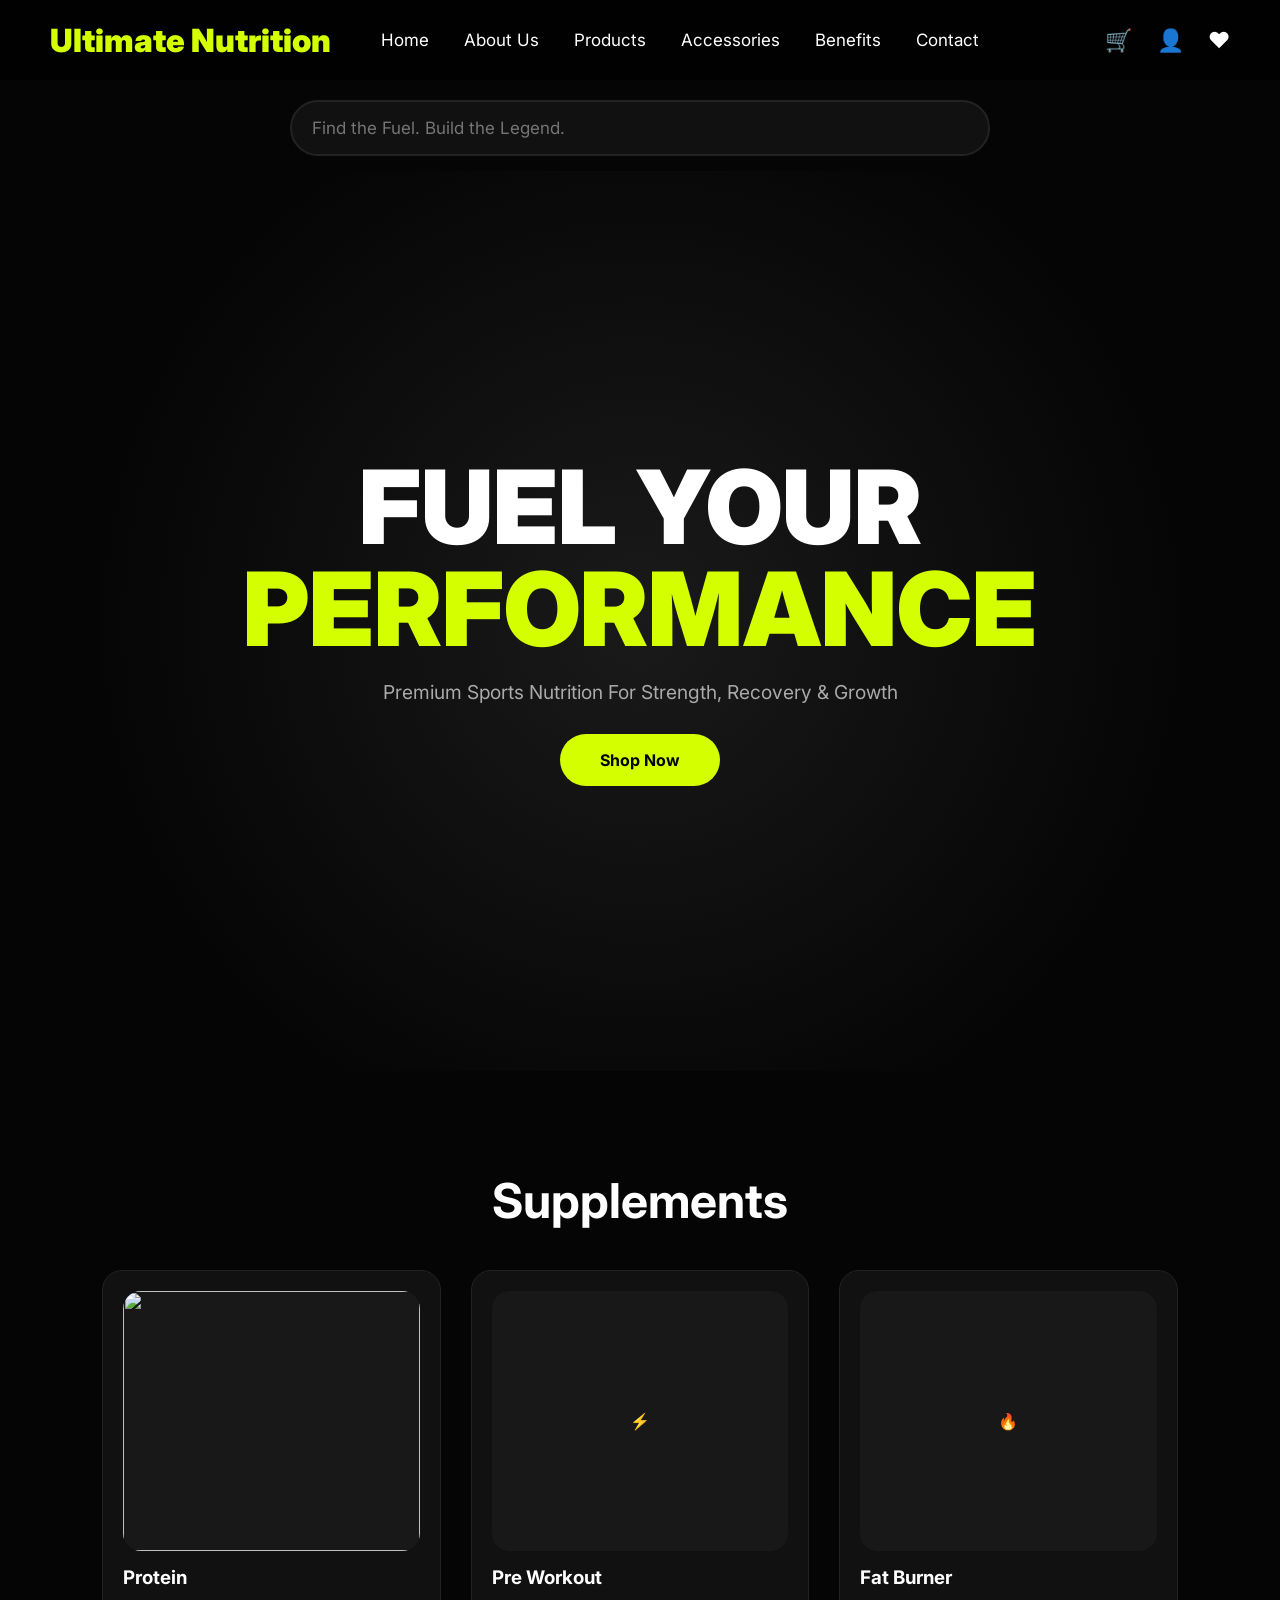
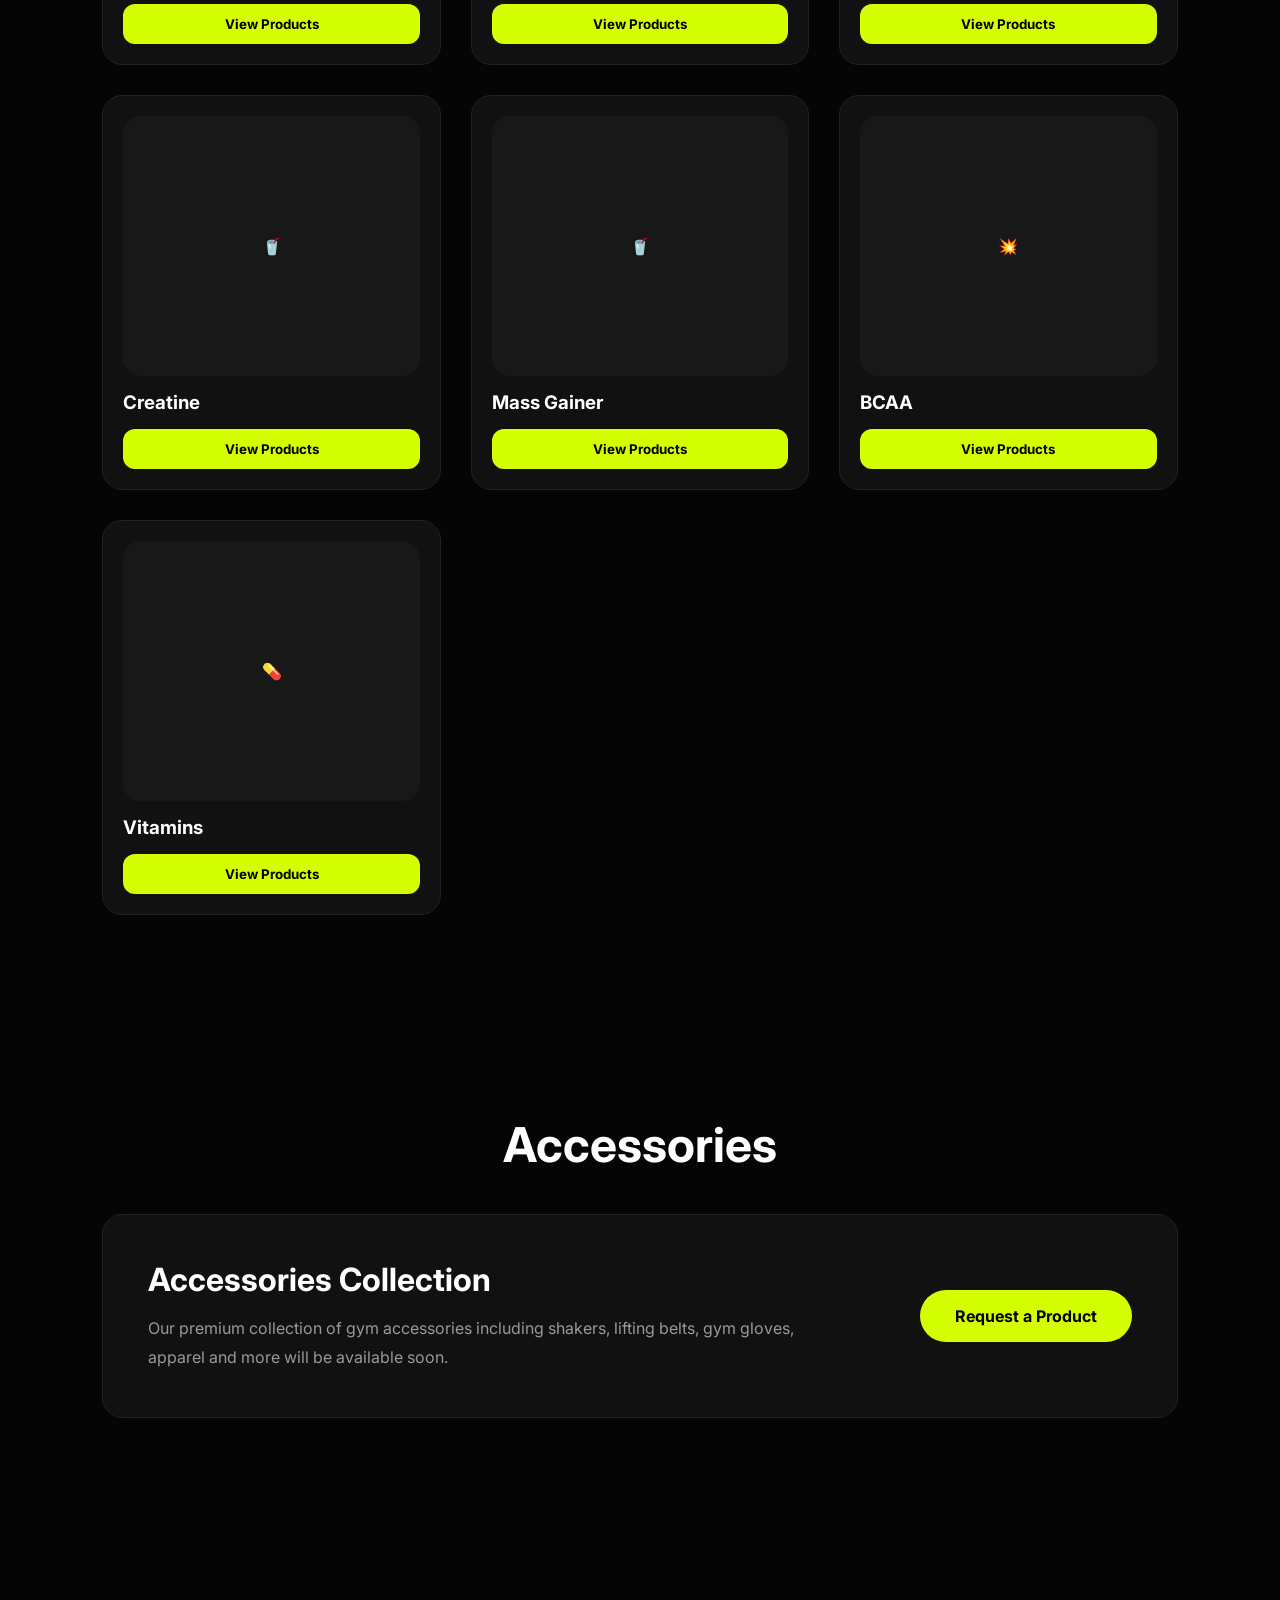
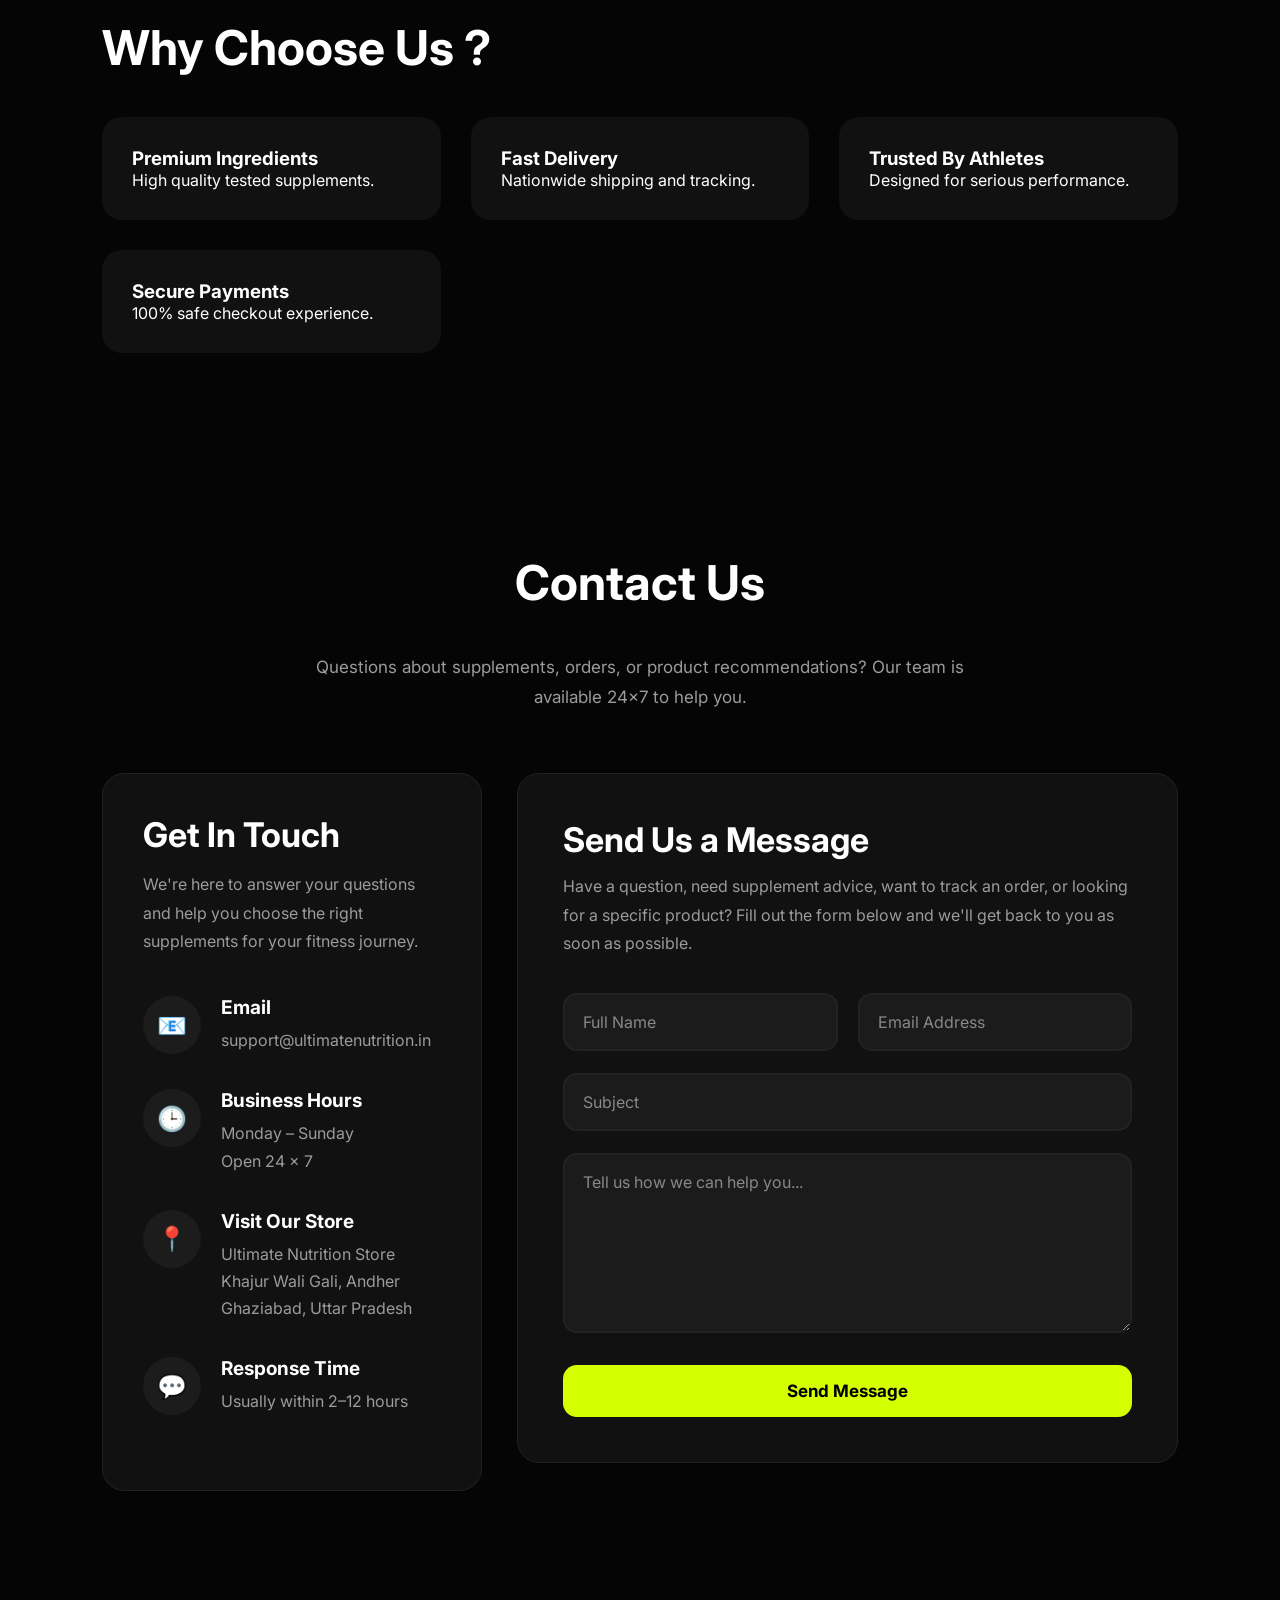
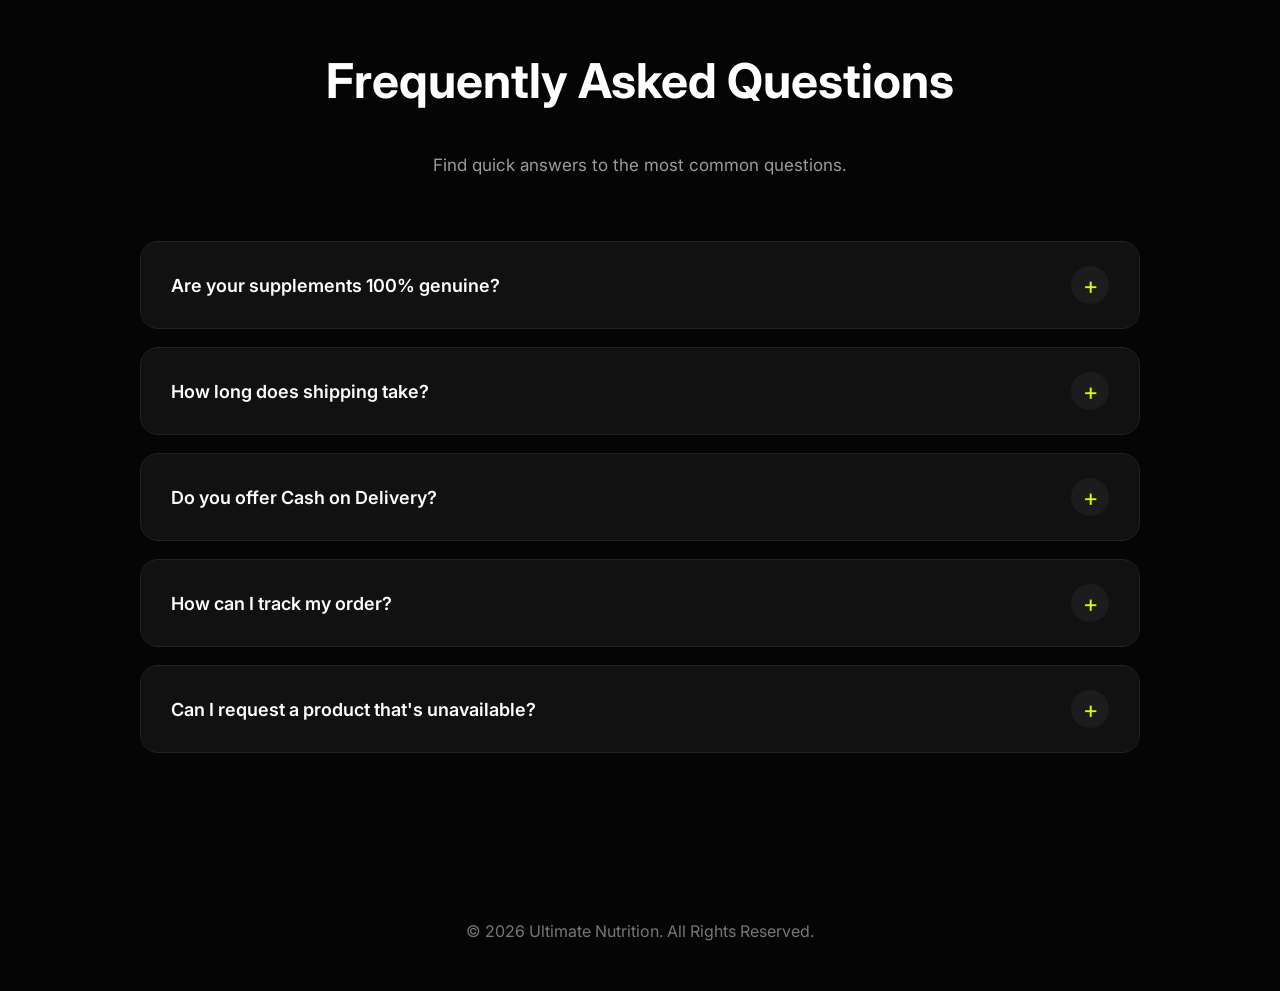
==== commit d1a1e17b: "Add files via upload" ====
--- a/index.html
+++ b/index.html
@@ -221,45 +221,29 @@
 
     height:260px;
 
-    background:#1b1b1b;
+    background:#181818;
 
     border-radius:18px;
 
     overflow:hidden;
 
-    display:flex;
-
-    justify-content:center;
-
-    align-items:center;
-
-    padding:20px;
-
 }
 
 .product-image img{
 
     position:absolute;
 
-    top:50%;
-
-    left:50%;
-
-    transform:translate(-50%,-50%);
-
-    max-width:85%;
-
-    max-height:85%;
-
-    width:auto;
-
-    height:auto;
+    inset:0;
+
+    width:100%;
+
+    height:100%;
 
     object-fit:contain;
 
     opacity:0;
 
-    transition:opacity .8s ease;
+    transition:.8s;
 
 }
 
@@ -268,8 +252,6 @@
     opacity:1;
 
 }
-
-
 .card h3{
 margin-top:15px;
 }
@@ -391,31 +373,49 @@
     }
 
     /* Hide desktop menu */
-
-    nav ul{
-
-        position:absolute;
-
-        top:70px;
-
-        left:-100%;
-
-        width:100%;
-
-        background:#111;
-
-        flex-direction:column;
-
-        gap:25px;
-
-        padding:25px 0;
-
-        margin:0;
-
-        transition:.3s;
-
-    }
-
+nav ul{
+
+position:fixed;
+
+top:70px;
+
+left:-100%;
+
+width:280px;
+
+height:100vh;
+
+background:#111;
+
+display:flex;
+
+flex-direction:column;
+
+align-items:flex-start;
+
+padding:40px 30px;
+
+gap:25px;
+
+transition:.3s;
+
+}
+nav ul li{
+
+width:100%;
+
+}
+nav ul li a{
+
+display:block;
+
+padding:12px 0;
+
+font-size:22px;
+
+width:100%;
+
+}
     nav ul.active{
 
         left:0;
@@ -598,7 +598,7 @@
 
     nav{
 
-        flex-wrap:wrap;
+        flex-wrap:nowrap;
 
     }
 
@@ -1318,7 +1318,8 @@
     <!-- Desktop Menu -->
     <ul id="navMenu">
         <li><a href="#">Home</a></li>
-        <li><a href="#products">Products</a></li>
+        <li><a href="about.html">About Us</a></li>
+<li><a href="#products">Products</a></li>
         <li><a href="#accessories">Accessories</a></li>
         <li><a href="#features">Benefits</a></li>
         <li><a href="#contact">Contact</a></li>
@@ -1424,6 +1425,18 @@
 <div class="product-image">🔥</div>
 
 <h3>Fat Burner</h3>
+
+<button class="buy">
+View Products
+</button>
+
+</div>
+<div class="card"
+onclick="window.location.href='product.html?category=creatine'">
+
+<div class="product-image">🥤</div>
+
+<h3>Creatine</h3>
 
 <button class="buy">
 View Products
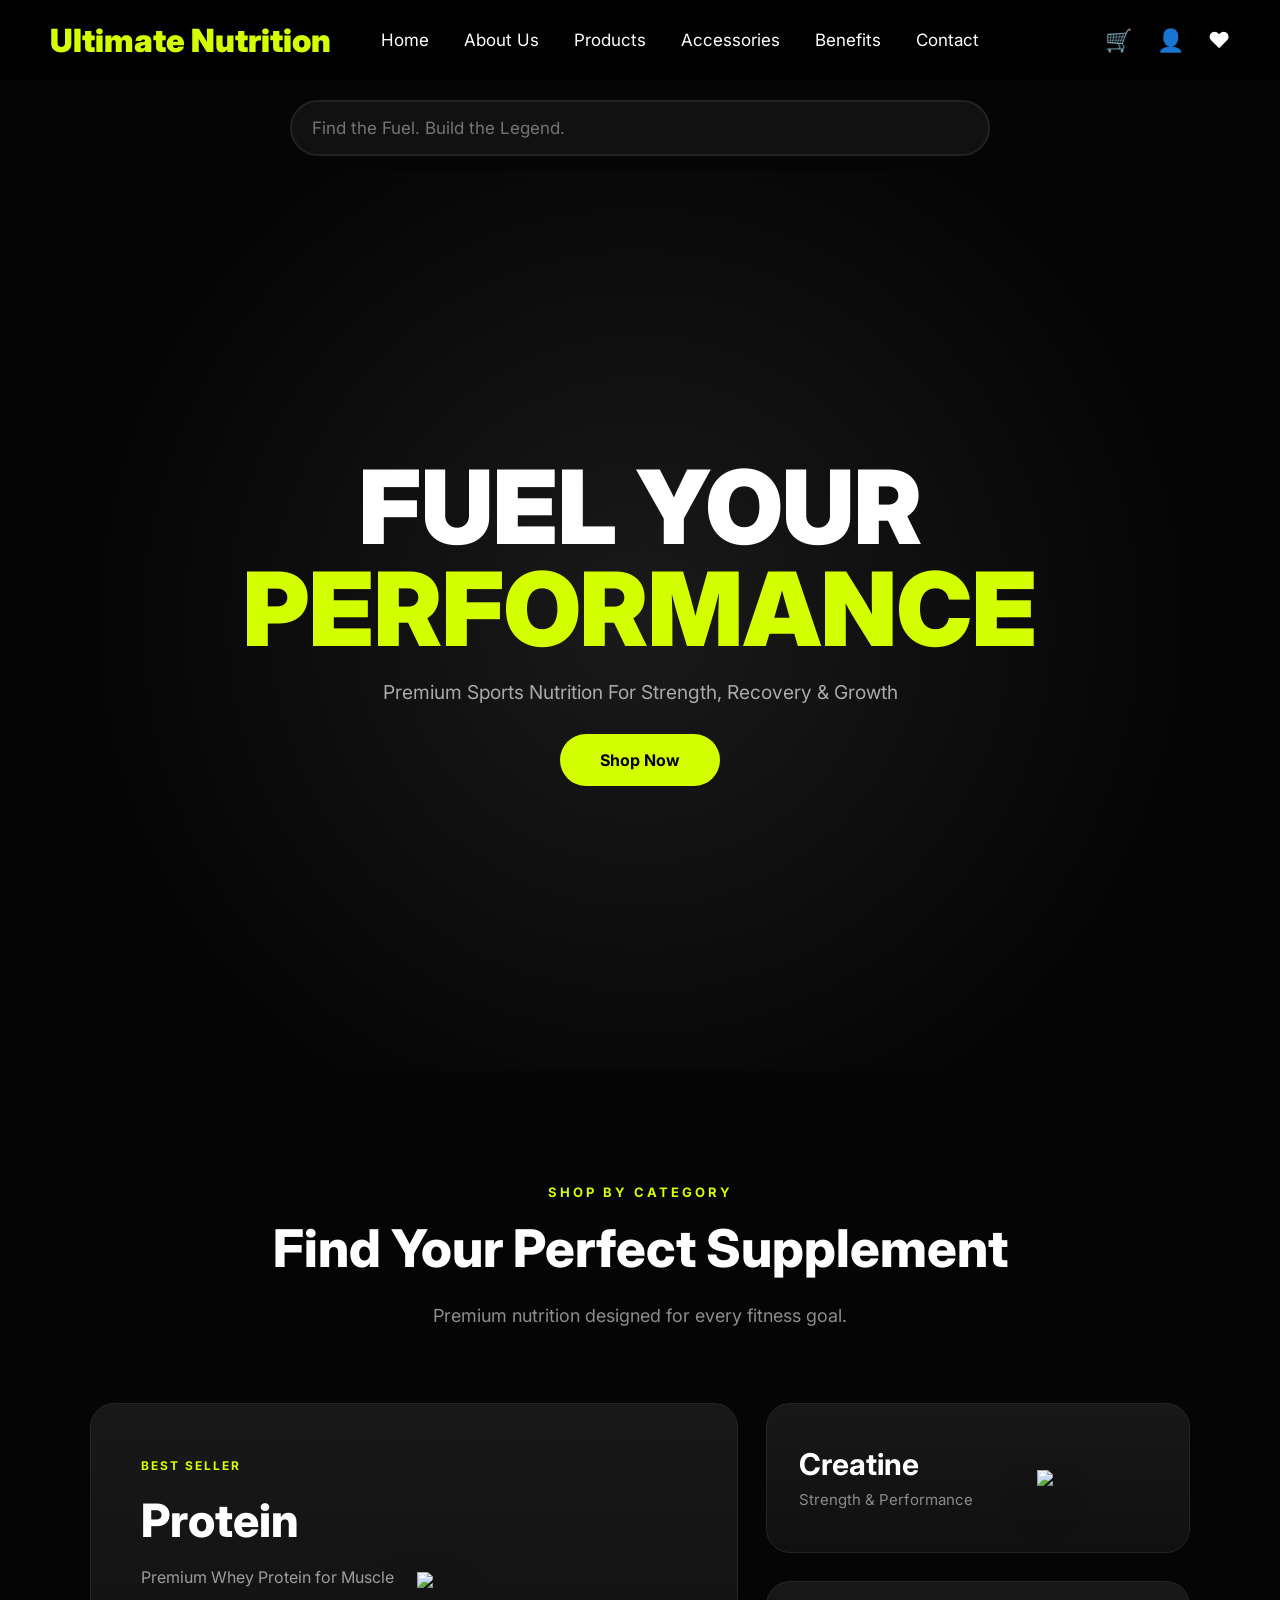
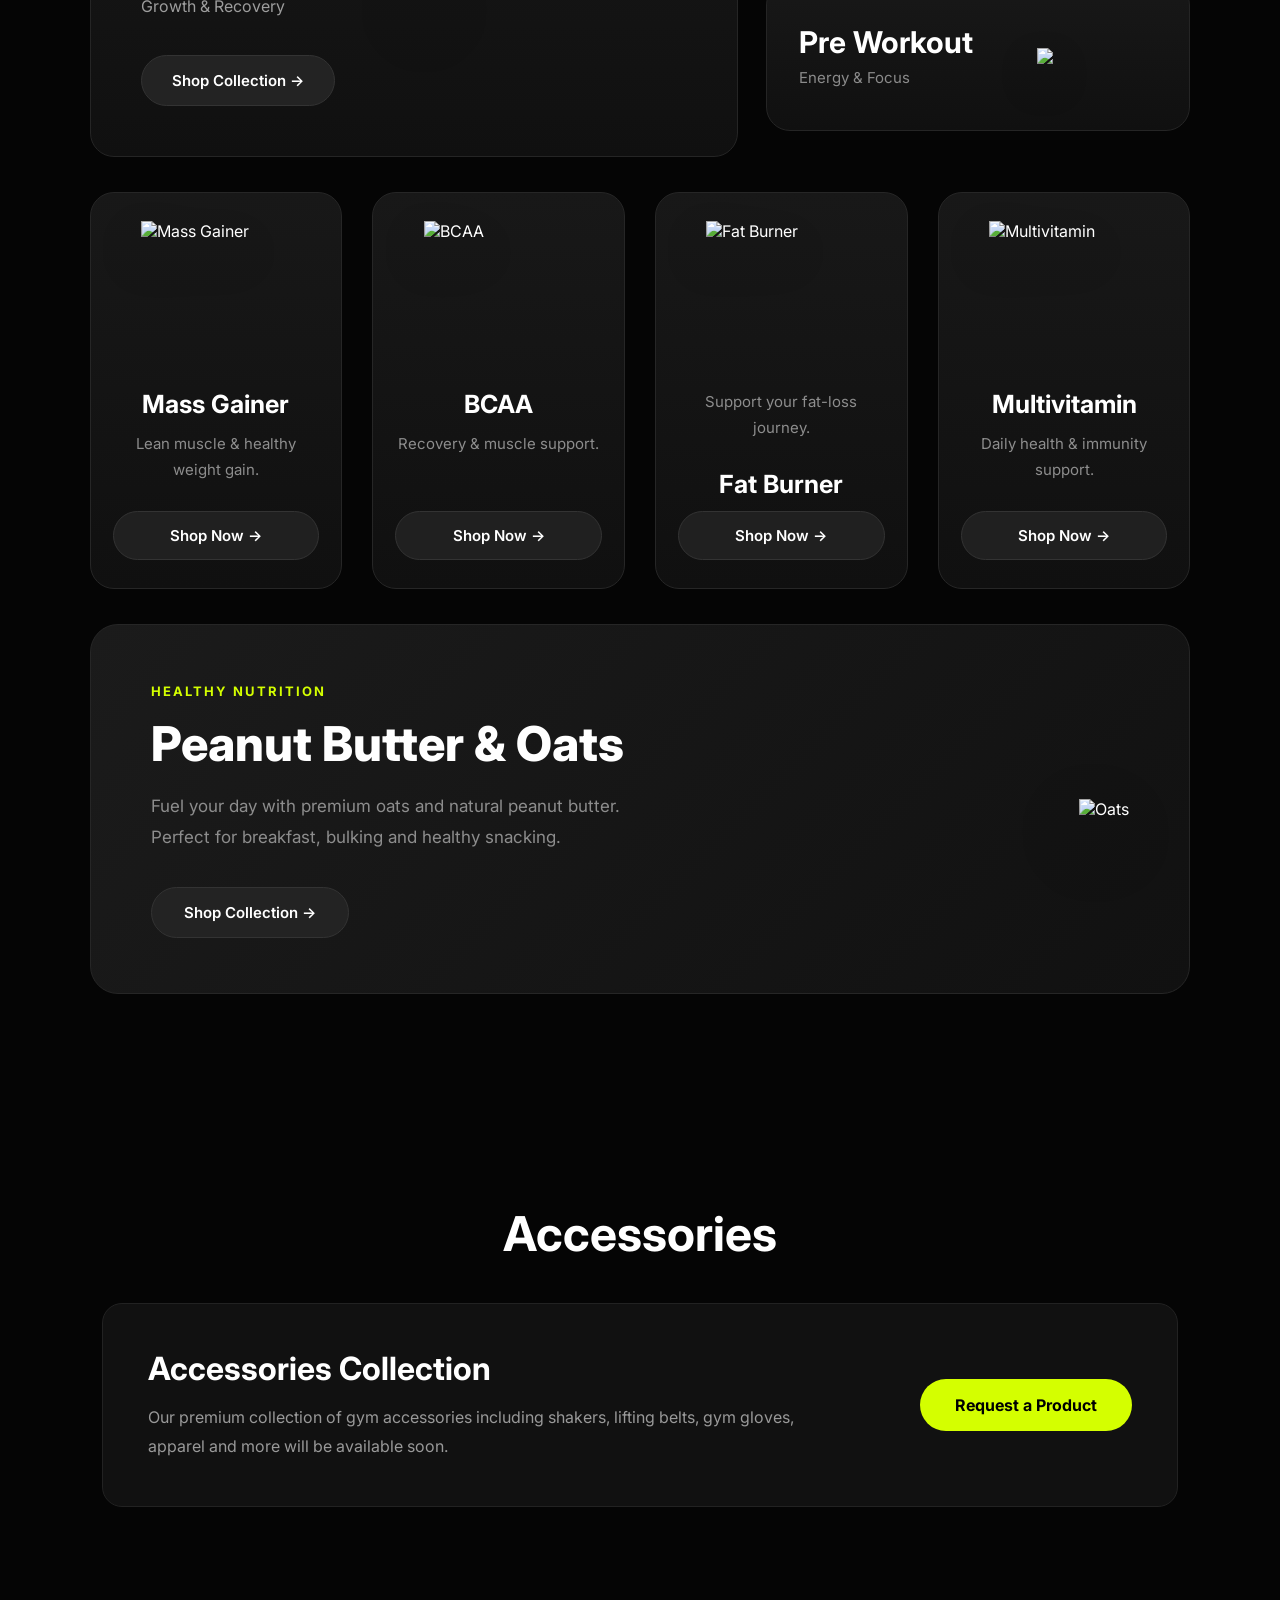
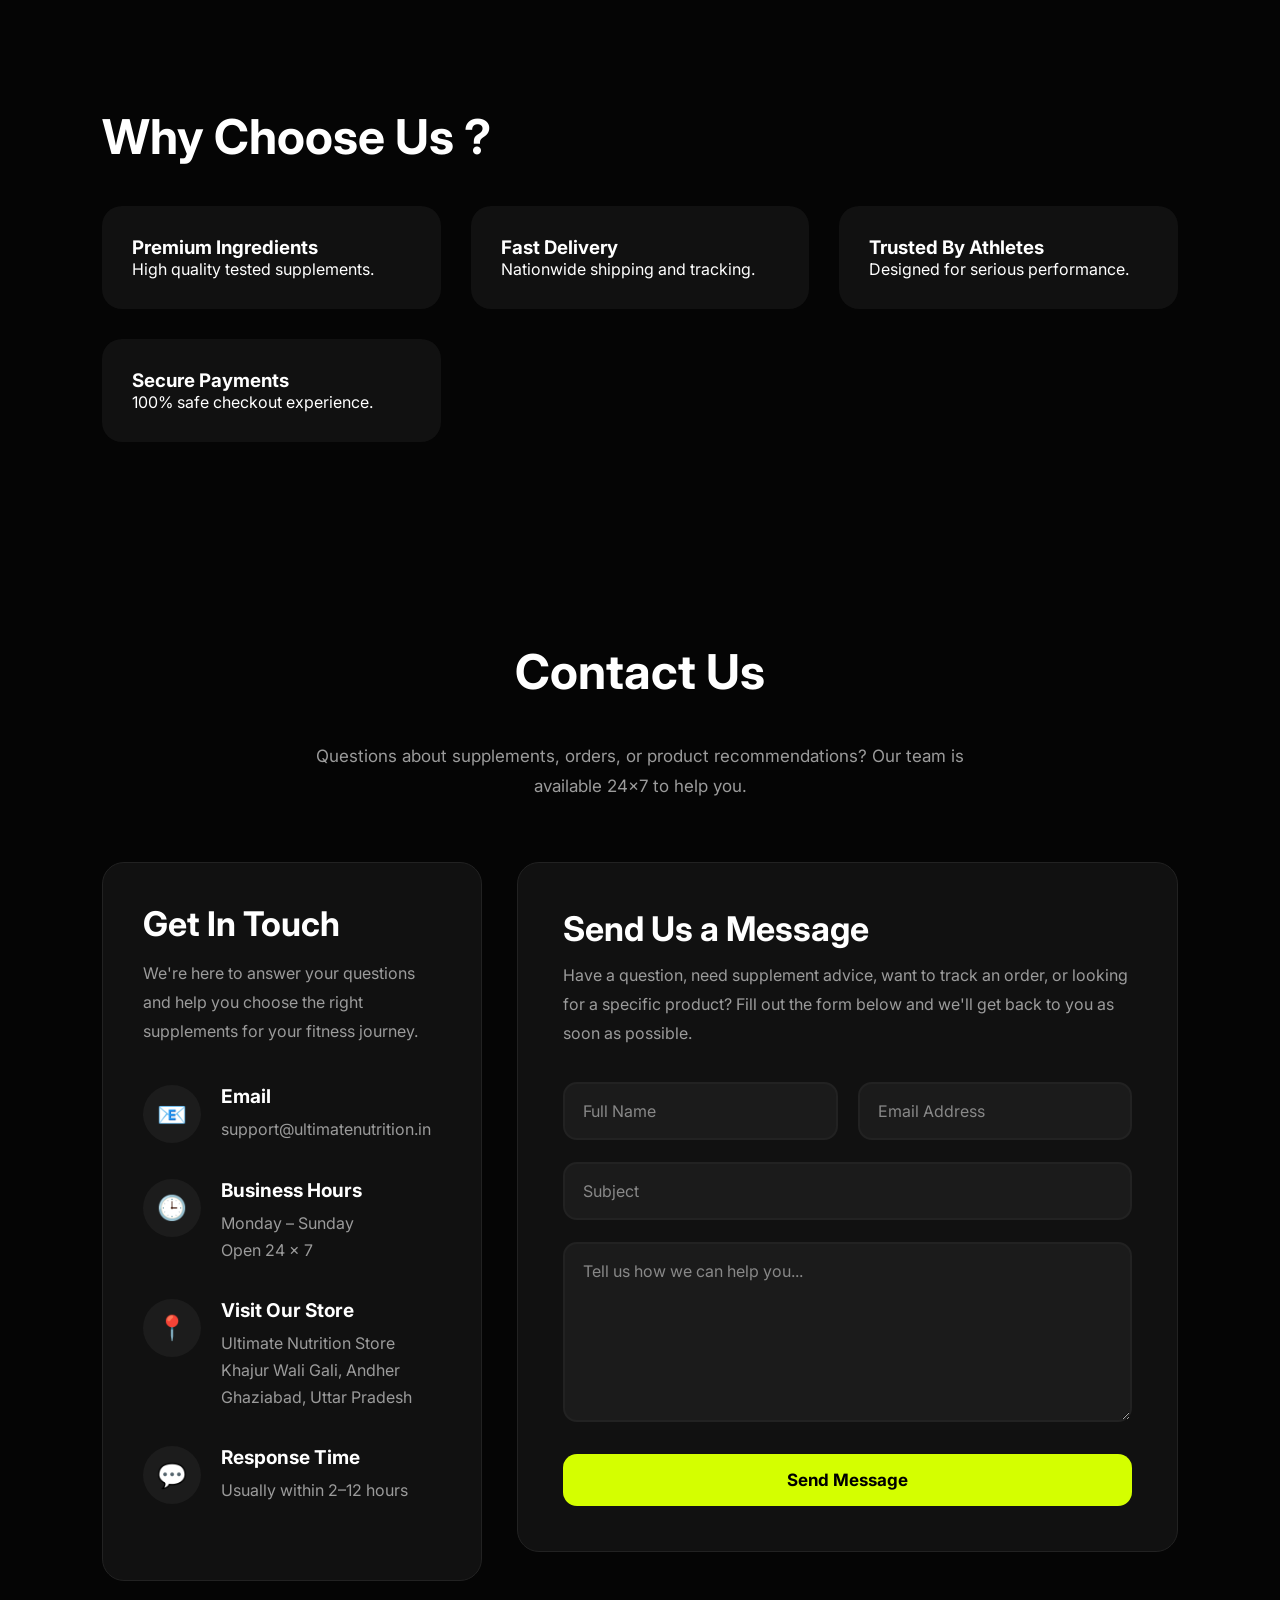
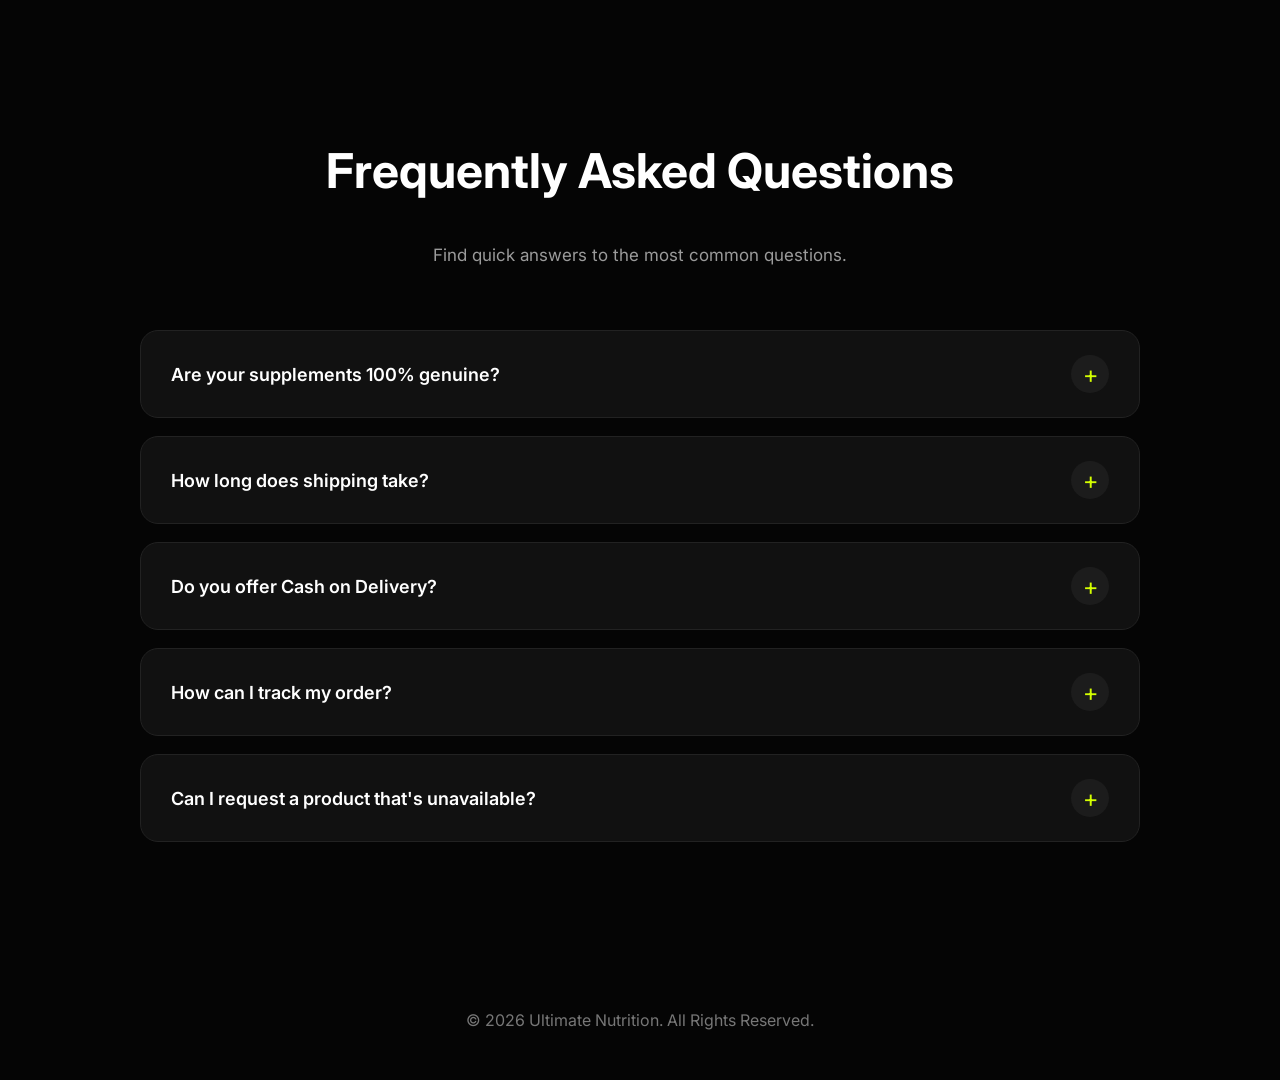
==== commit f9eb4a07: "Add files via upload" ====
--- a/index.html
+++ b/index.html
@@ -135,39 +135,6 @@
 gap:30px;
 }
 
-.card{
-background:#111;
-border:1px solid #222;
-border-radius:20px;
-padding:20px;
-transition:.4s;
-}
-.mini-card{
-    max-width:240px;
-    margin:auto;
-    text-align:center;
-}
-
-.product-image{
-
-    position:relative;
-
-    height:260px;
-
-    background:#181818;
-
-    border-radius:18px;
-
-    overflow:hidden;
-
-    display:flex;
-
-    justify-content:center;
-
-    align-items:center;
-
-}
-
 /* Slider Images */
 
 .product-image img{
@@ -1297,6 +1264,914 @@
 }
 
 }
+
+/*======================================
+        SHOP BY CATEGORY
+=======================================*/
+
+.categories{
+    width:100%;
+    padding:110px 7%;
+    background:#050505;
+}
+
+/*======================================
+        SECTION HEADER
+=======================================*/
+
+.section-header{
+    text-align:center;
+    margin-bottom:70px;
+}
+
+.section-tag{
+
+    display:inline-block;
+
+    color:#d4ff00;
+
+    font-size:13px;
+
+    font-weight:700;
+
+    letter-spacing:3px;
+
+    margin-bottom:18px;
+
+    text-transform:uppercase;
+}
+
+.section-header h2{
+
+    color:#fff;
+
+    font-size:52px;
+
+    font-weight:800;
+
+    margin-bottom:20px;
+
+    line-height:1.2;
+}
+
+.section-header p{
+
+    max-width:650px;
+
+    margin:auto;
+
+    color:#8d8d8d;
+
+    font-size:18px;
+
+    line-height:1.8;
+
+}
+
+/*======================================
+        TOP GRID
+=======================================*/
+
+.category-layout{
+
+    display:grid;
+
+    grid-template-columns:1.45fr .95fr;
+
+    gap:28px;
+
+    margin-bottom:35px;
+
+}
+
+/*======================================
+        COMMON CARD
+=======================================*/
+
+.category{
+
+    position:relative;
+
+    background:linear-gradient(
+    180deg,
+    #181818,
+    #101010);
+
+    border:1px solid #252525;
+
+    border-radius:24px;
+
+    overflow:hidden;
+
+    text-decoration:none;
+
+    transition:.35s;
+
+    color:#fff;
+
+}
+
+/*======================================
+        FEATURED PROTEIN
+=======================================*/
+
+.protein{
+
+    min-height:330px;
+
+    display:flex;
+
+    justify-content:space-between;
+
+    align-items:center;
+
+    padding:50px;
+
+}
+
+.category-content{
+
+    width:48%;
+
+    z-index:2;
+
+}
+
+.category-content span{
+
+    color:#d4ff00;
+
+    font-size:12px;
+
+    font-weight:700;
+
+    letter-spacing:2px;
+
+}
+
+.category-content h2{
+
+    font-size:46px;
+
+    margin:18px 0 15px;
+
+    font-weight:800;
+
+}
+
+.category-content p{
+
+    color:#9d9d9d;
+
+    line-height:1.8;
+
+    margin-bottom:35px;
+
+    font-size:16px;
+
+}
+
+/*======================================
+        PROTEIN IMAGE
+=======================================*/
+
+.protein img{
+
+    width:270px;
+
+    object-fit:contain;
+
+    transition:.4s;
+
+    filter:drop-shadow(
+    0 30px 35px
+    rgba(0,0,0,.45));
+
+}
+
+/*======================================
+        SHOP BUTTON
+=======================================*/
+
+.shop-btn{
+
+    display:inline-flex;
+
+    align-items:center;
+
+    justify-content:center;
+
+    gap:10px;
+
+    padding:15px 30px;
+
+    border-radius:50px;
+
+    background:#232323;
+
+    border:1px solid #333;
+
+    color:#fff;
+
+    font-size:15px;
+
+    font-weight:600;
+
+    transition:.35s;
+
+}
+
+/*======================================
+        RIGHT COLUMN
+=======================================*/
+
+.right-column{
+
+    display:flex;
+
+    flex-direction:column;
+
+    gap:28px;
+
+}
+
+/*======================================
+        SMALL CARD
+=======================================*/
+
+.small{
+
+    display:flex;
+
+    justify-content:space-between;
+
+    align-items:center;
+
+    padding:32px;
+
+    min-height:150px;
+
+}
+
+.small h3{
+
+    font-size:30px;
+
+    margin-bottom:8px;
+
+    font-weight:700;
+
+}
+
+.small p{
+
+    color:#8b8b8b;
+
+    font-size:15px;
+
+}
+
+.small img{
+
+    width:120px;
+
+    object-fit:contain;
+
+    transition:.35s;
+
+    filter:drop-shadow(
+    0 18px 18px
+    rgba(0,0,0,.35));
+
+}
+
+/*======================================
+        HOVER
+=======================================*/
+
+.category:hover{
+
+    transform:translateY(-8px);
+
+    border-color:#404040;
+
+    box-shadow:
+    0 18px 45px
+    rgba(0,0,0,.35);
+
+}
+
+.category:hover img{
+
+    transform:scale(1.05);
+
+}
+
+.category:hover .shop-btn{
+
+    background:#d4ff00;
+
+    color:#000;
+
+    border-color:#d4ff00;
+
+}
+/*======================================
+        SECOND ROW ONLY
+=======================================*/
+
+.bottom-grid{
+
+    display:grid;
+
+    grid-template-columns:repeat(4,1fr);
+
+    gap:30px;
+
+    margin-top:35px;
+
+}
+
+/* CARD */
+
+.mini-card{
+
+    background:linear-gradient(180deg,#181818,#101010);
+
+    border:1px solid #262626;
+
+    border-radius:24px;
+
+    text-decoration:none;
+
+    color:#fff;
+
+    padding:28px 22px;
+
+    display:flex;
+
+    flex-direction:column;
+
+    align-items:center;
+
+    justify-content:space-between;
+
+    min-height:400px;
+
+    transition:.35s;
+
+}
+
+/* IMAGE */
+
+.mini-card img{
+
+    width:180px;
+
+    height:180px;
+
+    object-fit:contain;
+
+    transition:.35s;
+
+    margin-bottom:18px;
+
+    filter:drop-shadow(
+    0 20px 20px rgba(0,0,0,.35));
+
+}
+
+/* TITLE */
+
+.mini-card h4{
+
+    font-size:25px;
+
+    font-weight:700;
+
+    text-align:center;
+
+    margin-bottom:12px;
+
+}
+
+/* DESCRIPTION */
+
+.mini-card p{
+
+    font-size:15px;
+
+    color:#8d8d8d;
+
+    text-align:center;
+
+    line-height:1.7;
+
+    min-height:55px;
+
+    margin-bottom:25px;
+
+}
+
+/* BUTTON */
+
+.mini-btn{
+
+    display:inline-flex;
+
+    align-items:center;
+
+    justify-content:center;
+
+    width:100%;
+
+    padding:14px 0;
+
+    border-radius:50px;
+
+    background:#202020;
+
+    border:1px solid #333;
+
+    color:#fff;
+
+    font-size:15px;
+
+    font-weight:600;
+
+    transition:.35s;
+
+}
+
+/* HOVER */
+
+.mini-card:hover{
+
+    transform:translateY(-8px);
+
+    border-color:#3d3d3d;
+
+    box-shadow:0 20px 50px rgba(0,0,0,.35);
+
+}
+
+.mini-card:hover img{
+
+    transform:scale(1.05);
+
+}
+
+.mini-card:hover .mini-btn{
+
+    background:#d4ff00;
+
+    color:#000;
+
+    border-color:#d4ff00;
+
+}
+
+/* TABLET */
+
+@media(max-width:991px){
+
+.bottom-grid{
+
+grid-template-columns:repeat(2,1fr);
+
+}
+
+}
+
+/* MOBILE */
+@media(max-width:768px){
+
+.bottom-grid{
+
+    grid-template-columns:repeat(2,1fr);
+
+    gap:16px;
+
+}
+
+.mini-card{
+
+    min-height:260px;
+
+    padding:18px 14px;
+
+}
+
+.mini-card img{
+
+    width:100px;
+
+    height:100px;
+
+}
+
+.mini-card h4{
+
+    font-size:18px;
+
+}
+
+.mini-card p{
+
+    display:none;   /* Hide description on mobile */
+
+}
+
+.mini-btn{
+
+    padding:10px 0;
+
+    font-size:13px;
+
+}
+
+}
+
+.mini-card{
+
+min-height:360px;
+
+}
+
+.mini-card img{
+
+width:150px;
+
+height:150px;
+
+}
+
+
+/*======================================
+        FEATURED OATS BANNER
+=======================================*/
+
+.wide-card{
+
+    margin-top:35px;
+
+    display:flex;
+
+    align-items:center;
+
+    justify-content:space-between;
+
+    gap:50px;
+
+    background:linear-gradient(
+    135deg,
+    #1b1b1b 0%,
+    #111111 100%);
+
+    border:1px solid #262626;
+
+    border-radius:28px;
+
+    padding:55px 60px;
+
+    text-decoration:none;
+
+    color:#fff;
+
+    overflow:hidden;
+
+    transition:.35s;
+
+}
+
+.wide-card:hover{
+
+    transform:translateY(-8px);
+
+    border-color:#404040;
+
+    box-shadow:0 20px 55px rgba(0,0,0,.35);
+
+}
+
+.wide-content{
+
+    max-width:520px;
+
+}
+
+.wide-content span{
+
+    display:inline-block;
+
+    color:#d4ff00;
+
+    font-size:13px;
+
+    font-weight:700;
+
+    letter-spacing:2px;
+
+    margin-bottom:16px;
+
+}
+
+.wide-content h2{
+
+    font-size:48px;
+
+    font-weight:800;
+
+    line-height:1.2;
+
+    margin-bottom:18px;
+
+}
+
+.wide-content p{
+
+    color:#8d8d8d;
+
+    font-size:17px;
+
+    line-height:1.8;
+
+    margin-bottom:35px;
+
+}
+
+.wide-btn{
+
+    display:inline-flex;
+
+    align-items:center;
+
+    justify-content:center;
+
+    padding:15px 32px;
+
+    border-radius:50px;
+
+    background:#232323;
+
+    border:1px solid #333;
+
+    color:#fff;
+
+    font-size:15px;
+
+    font-weight:600;
+
+    transition:.35s;
+
+}
+
+.wide-btn:hover{
+
+    background:#d4ff00;
+
+    color:#000;
+
+    border-color:#d4ff00;
+
+}
+
+.wide-image{
+
+    flex-shrink:0;
+
+}
+
+.wide-image img{
+
+    width:320px;
+
+    transition:.4s;
+
+    object-fit:contain;
+
+    filter:drop-shadow(
+    0 25px 35px
+    rgba(0,0,0,.4));
+
+}
+
+.wide-card:hover .wide-image img{
+
+    transform:scale(1.05);
+
+}
+
+/*======================================
+        TABLET
+=======================================*/
+
+@media(max-width:991px){
+
+.category-layout{
+
+grid-template-columns:1fr;
+
+}
+
+.right-column{
+
+flex-direction:row;
+
+}
+
+.bottom-grid{
+
+grid-template-columns:repeat(2,1fr);
+
+}
+
+.wide-card{
+
+flex-direction:column-reverse;
+
+text-align:center;
+
+padding:45px 35px;
+
+}
+
+.wide-content{
+
+max-width:100%;
+
+}
+
+.wide-image img{
+
+width:240px;
+
+}
+
+}
+
+/*======================================
+        MOBILE
+=======================================*/
+
+@media(max-width:768px){
+
+.categories{
+
+padding:80px 5%;
+
+}
+
+.section-header h2{
+
+font-size:34px;
+
+}
+
+.section-header p{
+
+font-size:16px;
+
+}
+
+.category-layout{
+
+grid-template-columns:1fr;
+
+}
+
+.right-column{
+
+flex-direction:column;
+
+}
+
+.protein{
+
+flex-direction:column-reverse;
+
+text-align:center;
+
+padding:30px;
+
+gap:25px;
+
+}
+
+.category-content{
+
+width:100%;
+
+}
+
+.protein img{
+
+width:190px;
+
+}
+
+.small{
+
+min-height:140px;
+
+}
+
+.small img{
+
+width:100px;
+
+}
+
+.bottom-grid{
+
+grid-template-columns:1fr;
+
+}
+
+.mini-card{
+
+min-height:360px;
+
+}
+
+.wide-card{
+
+flex-direction:column-reverse;
+
+padding:35px 25px;
+
+gap:30px;
+
+text-align:center;
+
+}
+
+.wide-image img{
+
+width:190px;
+
+}
+
+.wide-content h2{
+
+font-size:32px;
+
+}
+
+.wide-content p{
+
+font-size:15px;
+
+}
+
+.shop-btn,
+.mini-btn,
+.wide-btn{
+
+width:100%;
+
+justify-content:center;
+
+}
+@media (max-width:768px){
+
+    .bottom-grid{
+        display:grid;
+        grid-template-columns:repeat(2,1fr);
+        gap:16px;
+    }
+
+    .mini-card{
+        min-height:250px;
+        padding:18px 12px;
+    }
+
+  .mini-card img{
+
+    width:300px;
+
+    height:170px;
+
+    object-fit:contain;
+
+    margin-bottom:10px;
+
+}
+    .mini-card h4{
+        font-size:18px;
+    }
+
+    .mini-card p{
+        display:none;
+    }
+
+    .mini-btn{
+        display:none;
+    }
+
+}
+}
+
 </style>
 <link rel="stylesheet" href="cart.css">
 
@@ -1336,6 +2211,7 @@
 
     <span id="username"></span>
 
+
     <a href="wishlist.html">❤️</a>
 
     <div class="dropdown" id="accountMenu">
@@ -1375,123 +2251,147 @@
 </div>
 
 </section>
-
-<section class="section reveal" id="products">
-
-<center><h2 class="section-title">
-Supplements
-</h2></center>
-
-<div class="products">
-<div class="products">
-
-<!-- PROTEIN -->
-<div class="card"
-onclick="window.location.href='product.html?category=whey-concentrate'">
-
-    <div class="product-image protein-slider">
-
-        <img src="images/protein2.webp" class="active">
-        <img src="images/protein1.webp" >
+<!-- ==========================
+      SHOP BY CATEGORY
+=========================== -->
+
+<section class="categories" id="products">
+
+<div class="section-header">
+
+<span class="section-tag">
+SHOP BY CATEGORY
+</span>
+
+<h2>
+Find Your Perfect Supplement
+</h2>
+
+<p>
+Premium nutrition designed for every fitness goal.
+</p>
+
+</div>
+
+<div class="category-layout">
+
+    <!-- LEFT FEATURED -->
+
+    <a href="product.html?category=whey-concentrate" class="category protein">
+
+        <div class="category-content">
+
+            <span>BEST SELLER</span>
+
+            <h2>Protein</h2>
+
+            <p>
+                Premium Whey Protein for Muscle Growth & Recovery
+            </p>
+
+            <div class="shop-btn">
+                Shop Collection →
+            </div>
+
+        </div>
+
+        <img src="images/protein1.png">
+
+    </a>
+
+    <!-- RIGHT COLUMN -->
+
+    <div class="right-column">
+
+        <a href="product.html?category=creatine" class="category small">
+
+            <div>
+
+                <h3>Creatine</h3>
+
+                <p>Strength & Performance</p>
+
+            </div>
+
+            <img src="images/creatine1.png">
+
+        </a>
+
+        <a href="product.html?category=pre-workout"
+class="category small">
+
+            <div>
+
+                <h3>Pre Workout</h3>
+
+                <p>Energy & Focus</p>
+
+            </div>
+
+            <img src="images/preworkout1.png">
+
+        </a>
 
     </div>
 
-    <h3>Protein</h3>
-
-    <button class="buy">
-        View Products
-    </button>
-
 </div>
 
-<!-- PRE WORKOUT -->
-<div class="card"
-onclick="window.location.href='product.html?category=pre-workout'">
-
-<div class="product-image">⚡</div>
-
-<h3>Pre Workout</h3>
-
-<button class="buy">
-View Products
-</button>
+<!-- SECOND ROW -->
+<div class="bottom-grid">
+
+    <a href="product.html?category=mass-gainer" class="mini-card">
+        <img src="images/massgainer1.png" alt="Mass Gainer">
+        <h4>Mass Gainer</h4>
+        <p>Lean muscle & healthy weight gain.</p>
+        <div class="mini-btn">Shop Now →</div>
+    </a>
+
+    <a href="product.html?category=bcaa" class="mini-card">
+        <img src="images/bcaa1.png" alt="BCAA">
+        <h4>BCAA</h4>
+        <p>Recovery & muscle support.</p>
+        <div class="mini-btn">Shop Now →</div>
+    </a>
+
+    <a href="product.html?category=fatburner" class="mini-card">
+        <img src="images/fatburner1.png" alt="Fat Burner">
+        <p>Support your fat-loss journey.</p>
+        <h4>Fat Burner</h4>
+        <div class="mini-btn">Shop Now →</div>
+    </a>
+
+    <a href="product.html?category=vitamin" class="mini-card">
+        <img src="images/multivitamin1.png" alt="Multivitamin">
+        <h4>Multivitamin</h4>
+        <p>Daily health & immunity support.</p>
+        <div class="mini-btn">Shop Now →</div>
+    </a>
 
 </div>
-
-<!-- FAT BURNER -->
-<div class="card"
-onclick="window.location.href='product.html?category=fat-burner'">
-
-<div class="product-image">🔥</div>
-
-<h3>Fat Burner</h3>
-
-<button class="buy">
-View Products
-</button>
-
+<!-- LAST ROW -->
+<a href="products.html?category=oats" class="wide-card">
+
+    <div class="wide-content">
+
+        <span>HEALTHY NUTRITION</span>
+
+        <h2>Peanut Butter & Oats</h2>
+
+        <p>
+            Fuel your day with premium oats and natural peanut butter.
+            Perfect for breakfast, bulking and healthy snacking.
+        </p>
+
+        <div class="wide-btn">
+            Shop Collection →
+        </div>
+
+    </div>
+<div class="wide-image">
+    <img src="images/pintola1.png" alt="Oats">
 </div>
-<div class="card"
-onclick="window.location.href='product.html?category=creatine'">
-
-<div class="product-image">🥤</div>
-
-<h3>Creatine</h3>
-
-<button class="buy">
-View Products
-</button>
-
-</div>
-
-<!-- MASS GAINER -->
-<div class="card"
-onclick="window.location.href='product.html?category=mass-gainer'">
-
-<div class="product-image">🥤</div>
-
-<h3>Mass Gainer</h3>
-
-<button class="buy">
-View Products
-</button>
-
-</div>
-
-<!-- BCAA -->
-<div class="card"
-onclick="window.location.href='product.html?category=bcaa'">
-
-<div class="product-image">💥</div>
-
-<h3>BCAA</h3>
-
-<button class="buy">
-View Products
-</button>
-
-</div>
-
-<!-- VITAMINS -->
-<div class="card"
-onclick="window.location.href='product.html?category=vitamins'">
-
-<div class="product-image">💊</div>
-
-<h3>Vitamins</h3>
-
-<button class="buy">
-View Products
-</button>
-
-</div>
-
-</div>
-
-</div>
-
-</div>
-</section>
+
+</a>
 </section>
 <!-- gym accesories -->
  
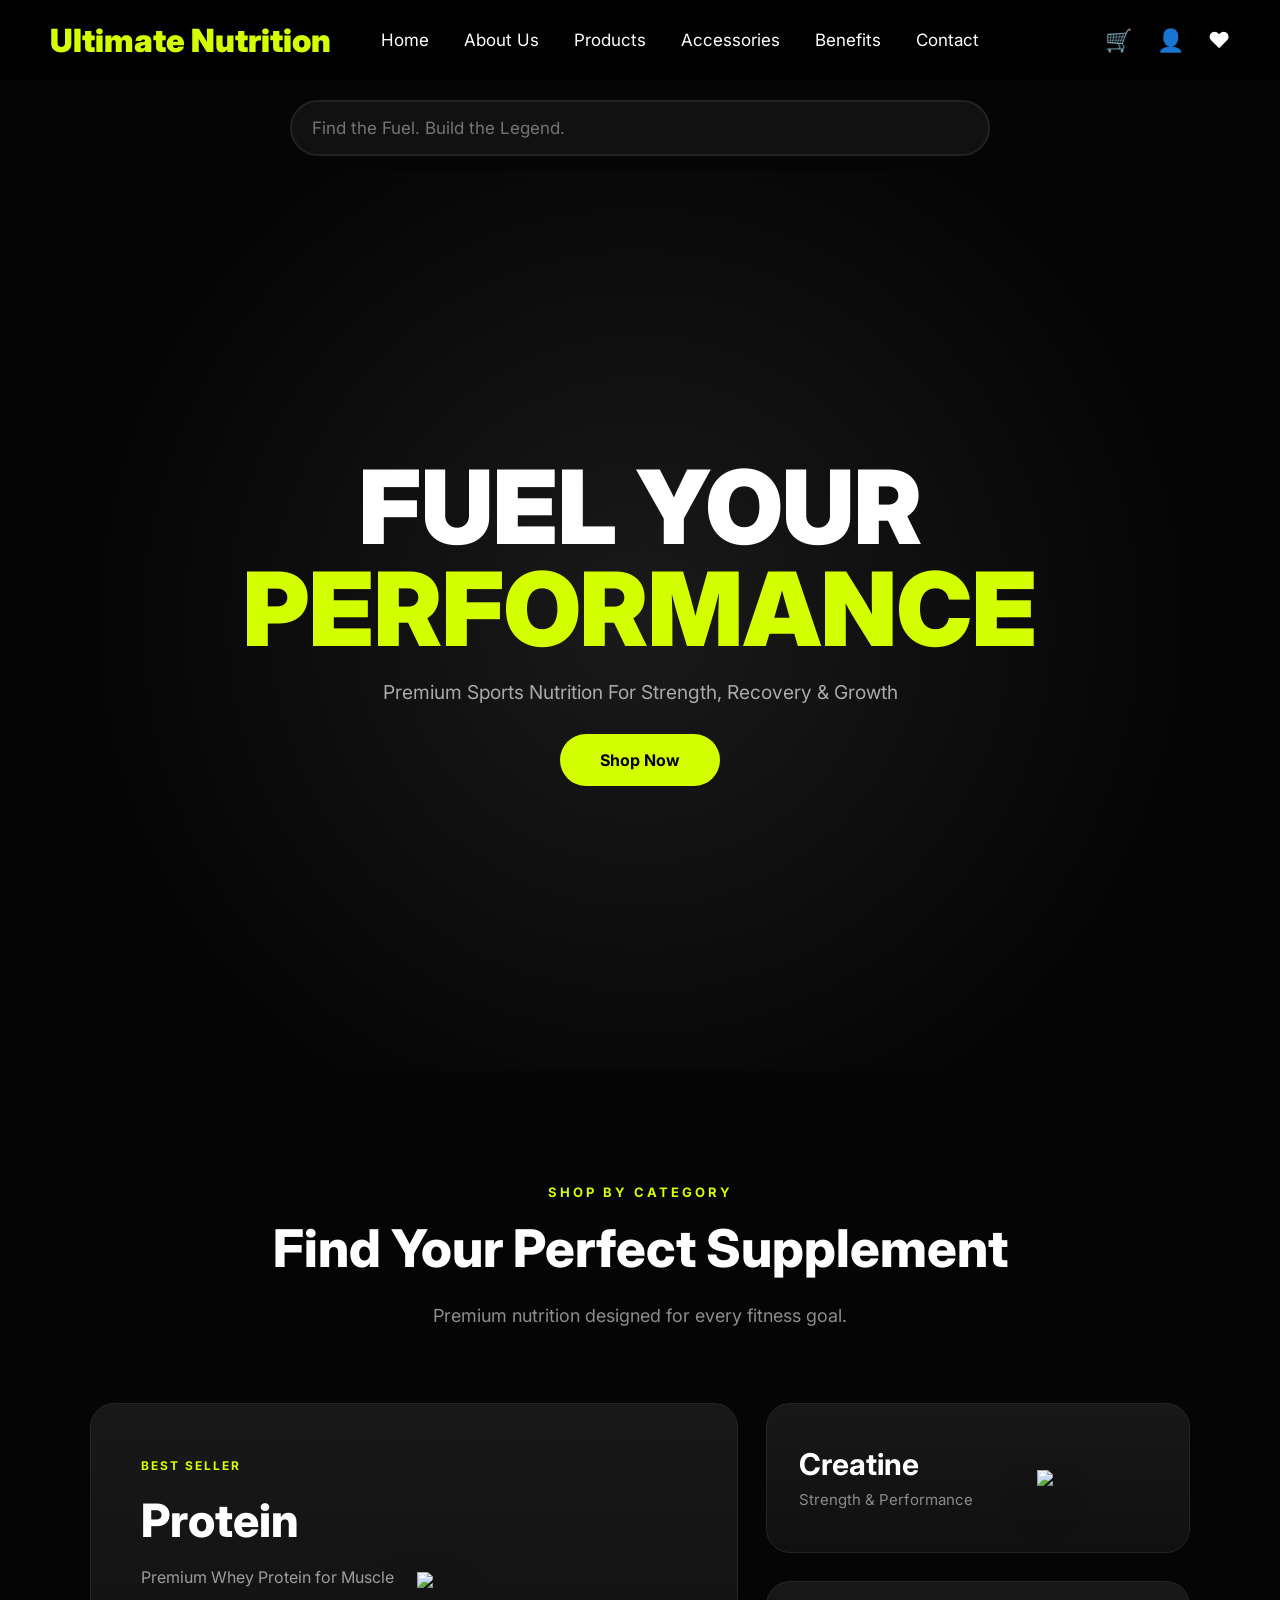
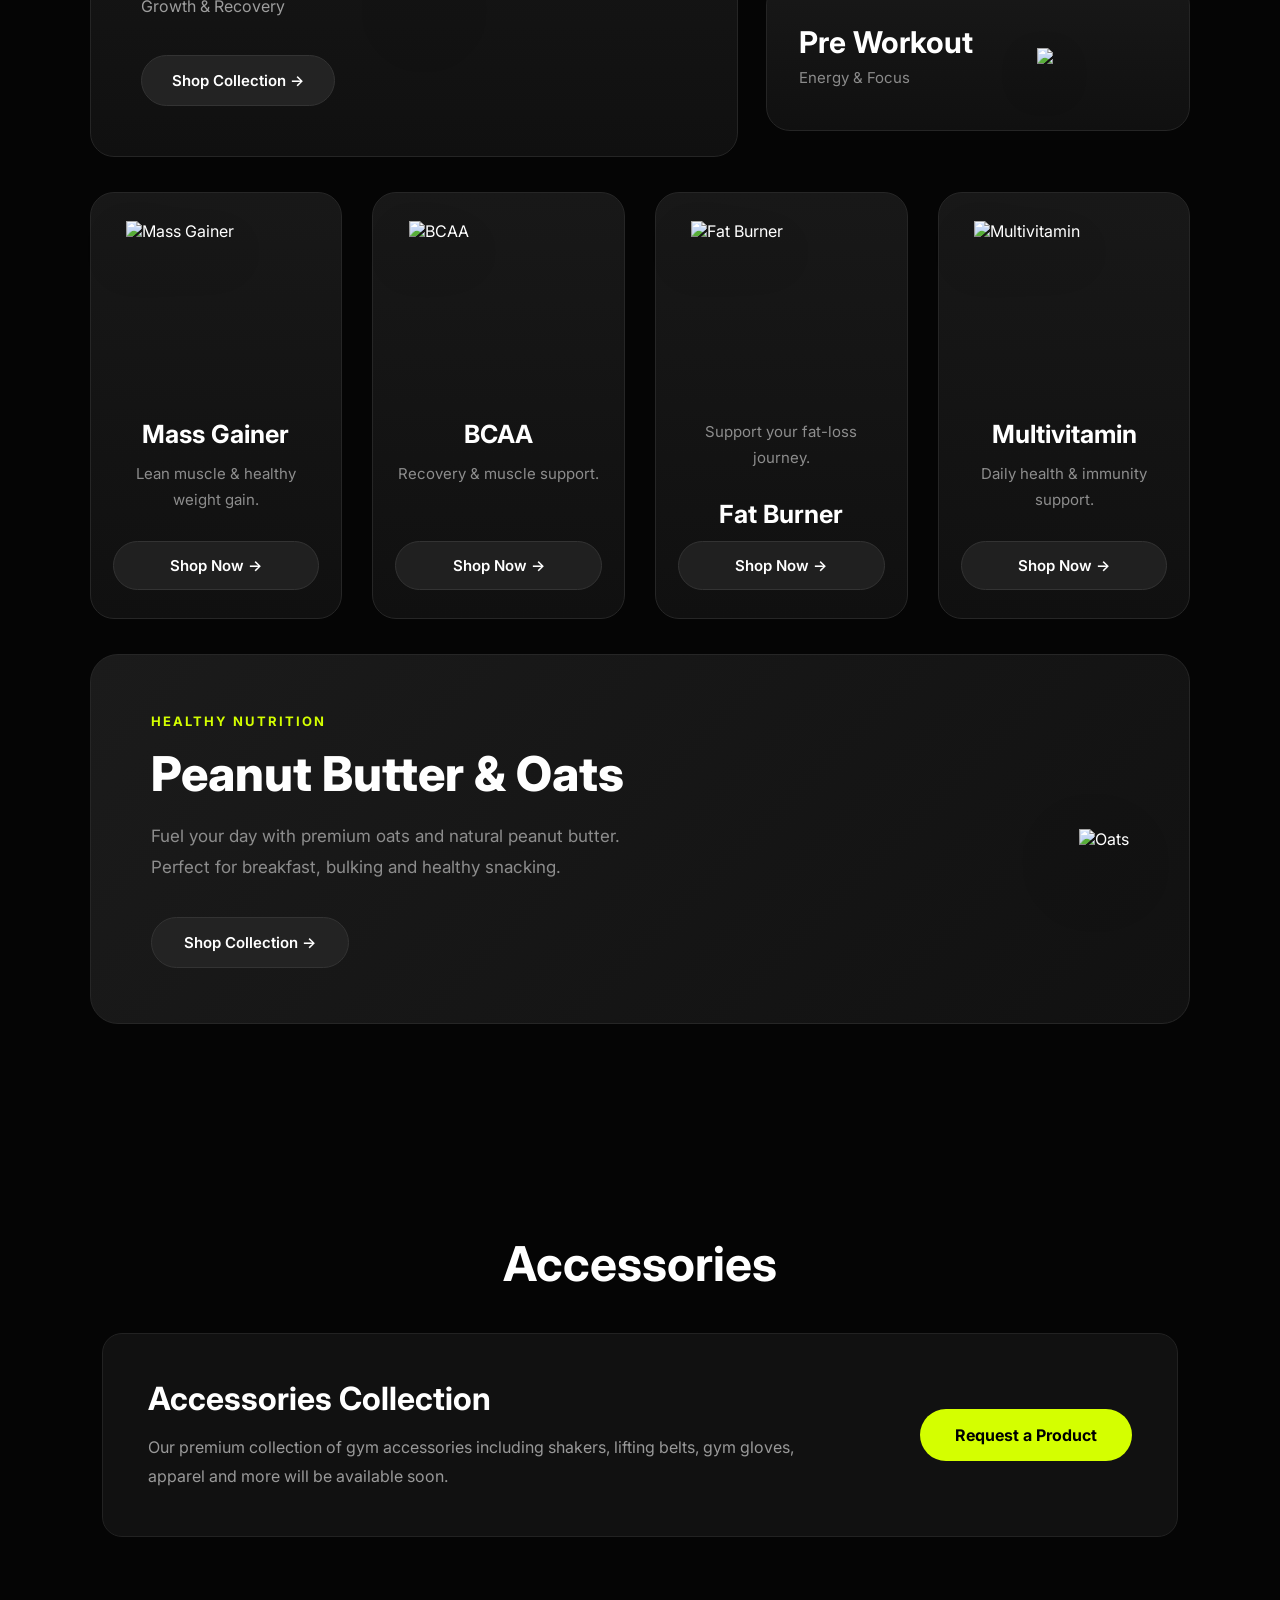
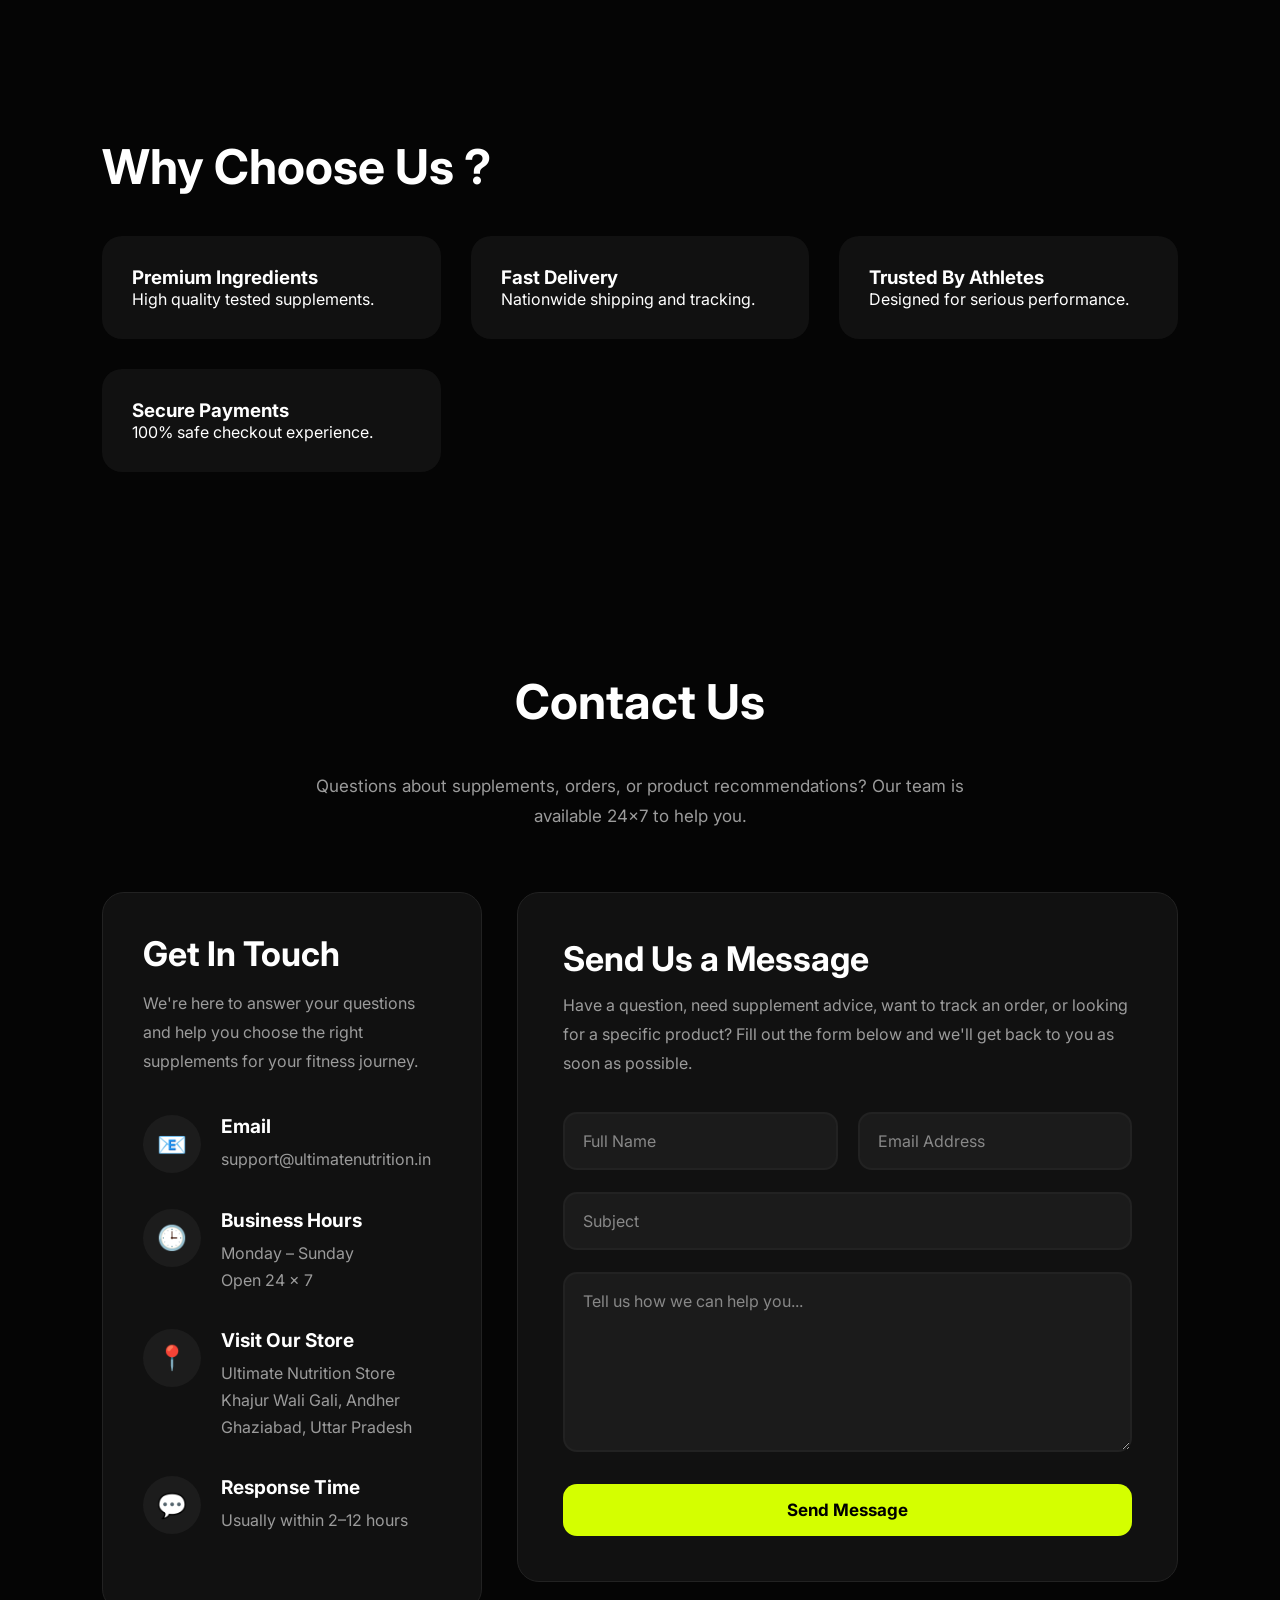
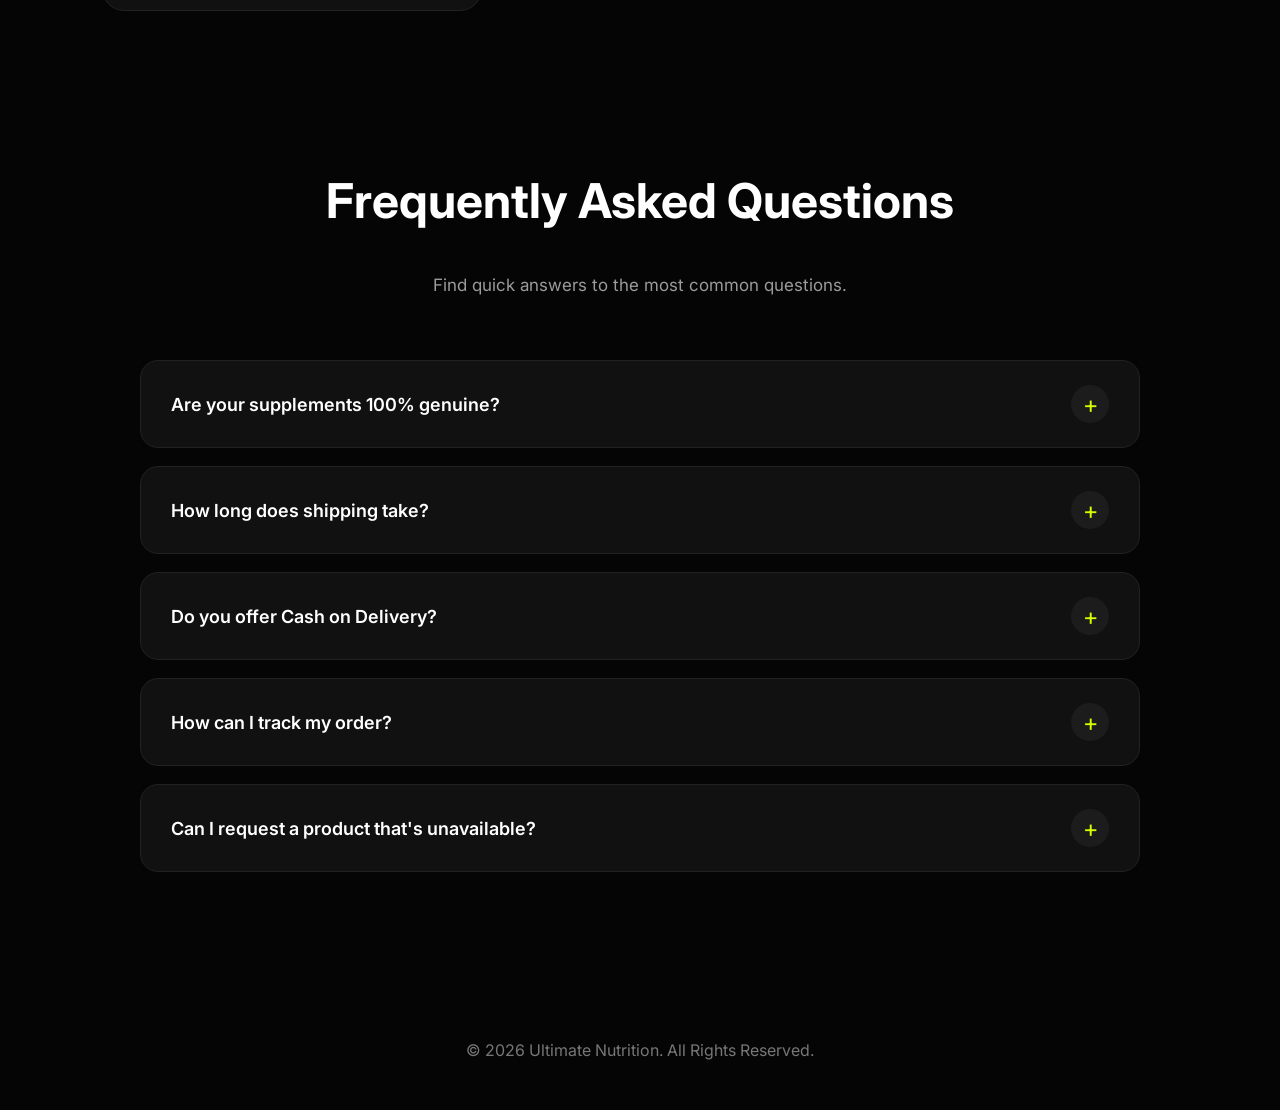
==== commit 3d8e4c1a: "Add files via upload" ====
--- a/index.html
+++ b/index.html
@@ -1744,67 +1744,43 @@
 }
 
 /* MOBILE */
-@media(max-width:768px){
-
-.bottom-grid{
-
-    grid-template-columns:repeat(2,1fr);
-
-    gap:16px;
-
-}
-
-.mini-card{
-
-    min-height:260px;
-
-    padding:18px 14px;
-
-}
-
-.mini-card img{
-
-    width:100px;
-
-    height:100px;
-
-}
-
-.mini-card h4{
-
-    font-size:18px;
-
-}
-
-.mini-card p{
-
-    display:none;   /* Hide description on mobile */
-
-}
-
-.mini-btn{
-
-    padding:10px 0;
-
-    font-size:13px;
-
-}
-
-}
-
-.mini-card{
-
-min-height:360px;
-
-}
-
-.mini-card img{
-
-width:150px;
-
-height:150px;
-
-}
+@media (max-width:768px){
+
+    .bottom-grid{
+        display:grid;
+        grid-template-columns:repeat(2,1fr);
+        gap:14px;
+    }
+
+    .mini-card{
+        min-height:250px;
+        padding:16px 12px;
+    }
+
+    .mini-card img{
+        width:100%;
+        max-width:120px;
+        height:120px;
+        object-fit:contain;
+        margin:0 auto 12px;
+        display:block;
+    }
+
+    .mini-card h4{
+        font-size:16px;
+        line-height:1.3;
+        text-align:center;
+    }
+
+    .mini-card p{
+        display:none;
+    }
+
+    .mini-btn{
+        display:none;
+    }
+}
+
 
 
 /*======================================
@@ -2360,7 +2336,7 @@
         <div class="mini-btn">Shop Now →</div>
     </a>
 
-    <a href="product.html?category=vitamin" class="mini-card">
+    <a href="product.html?category=vitamins" class="mini-card">
         <img src="images/multivitamin1.png" alt="Multivitamin">
         <h4>Multivitamin</h4>
         <p>Daily health & immunity support.</p>
@@ -2369,7 +2345,7 @@
 
 </div>
 <!-- LAST ROW -->
-<a href="products.html?category=oats" class="wide-card">
+<a href="product.html?category=oats" class="wide-card">
 
     <div class="wide-content">
 
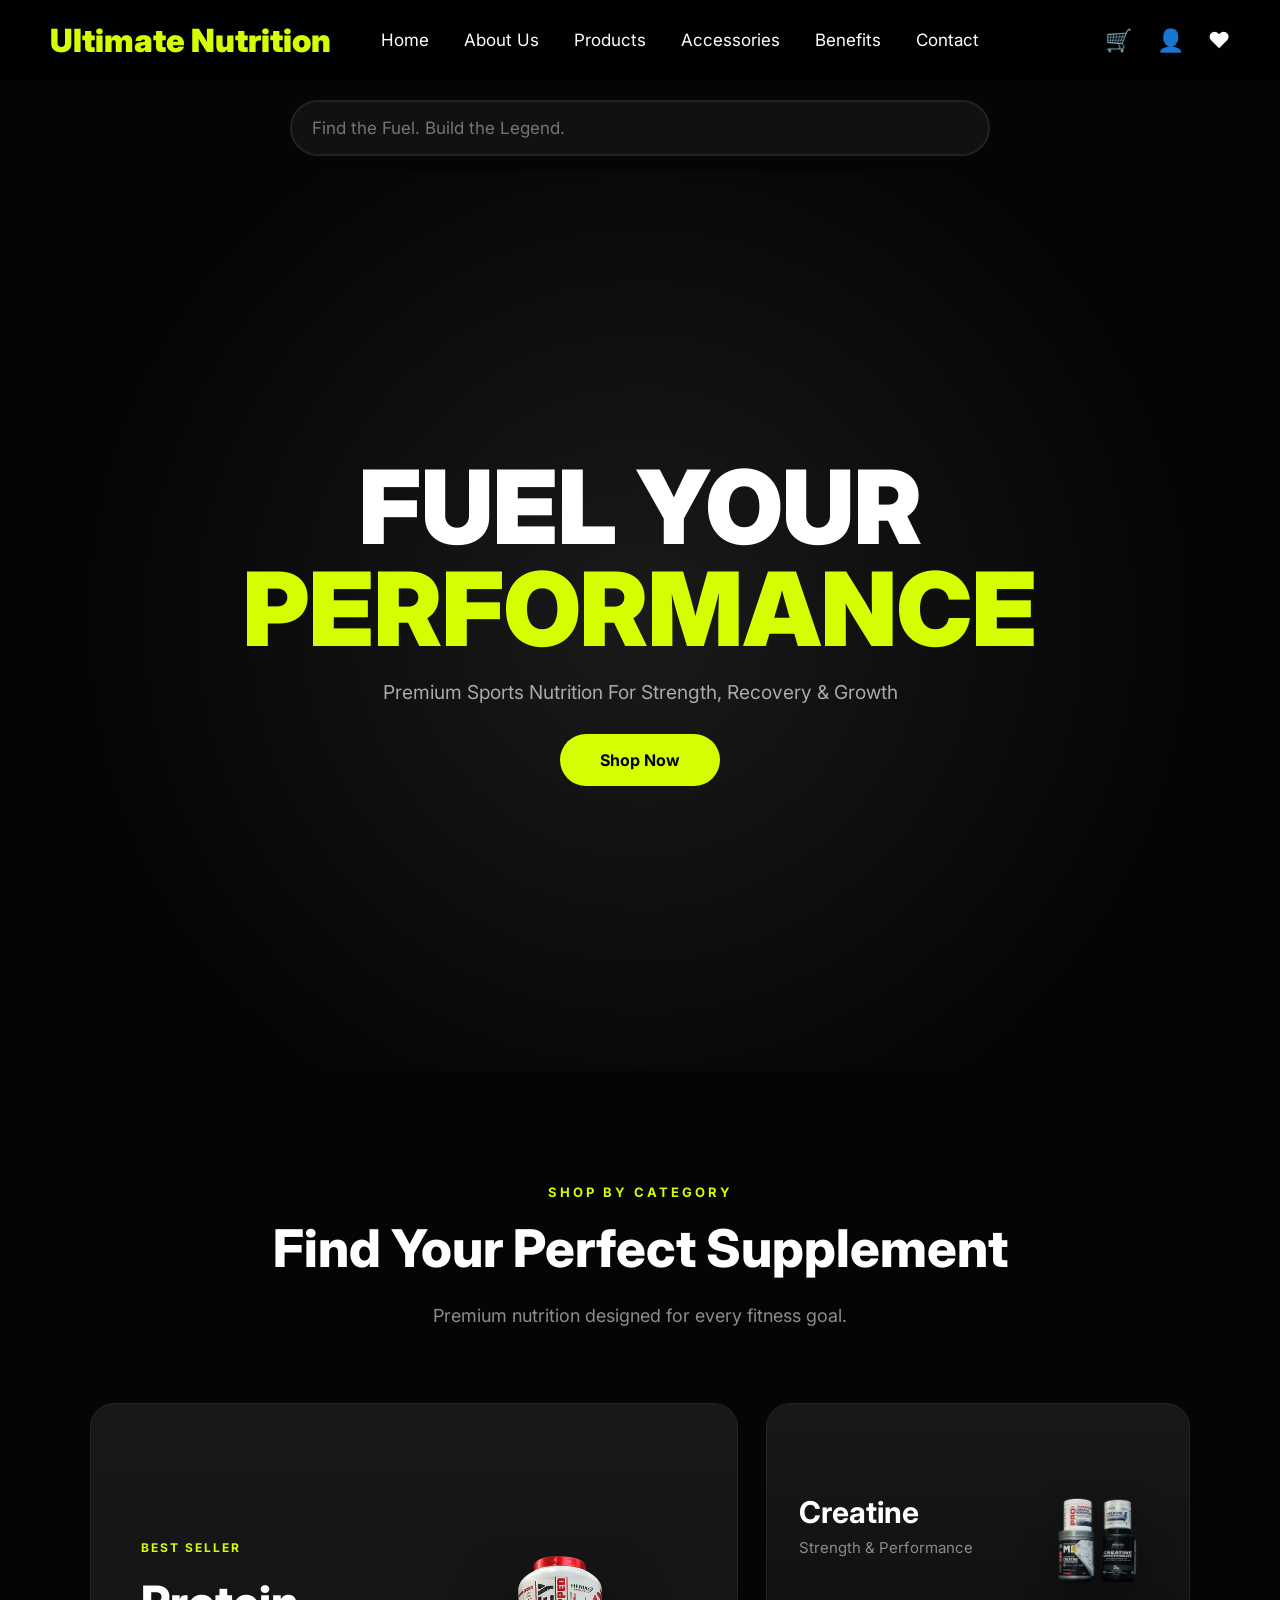
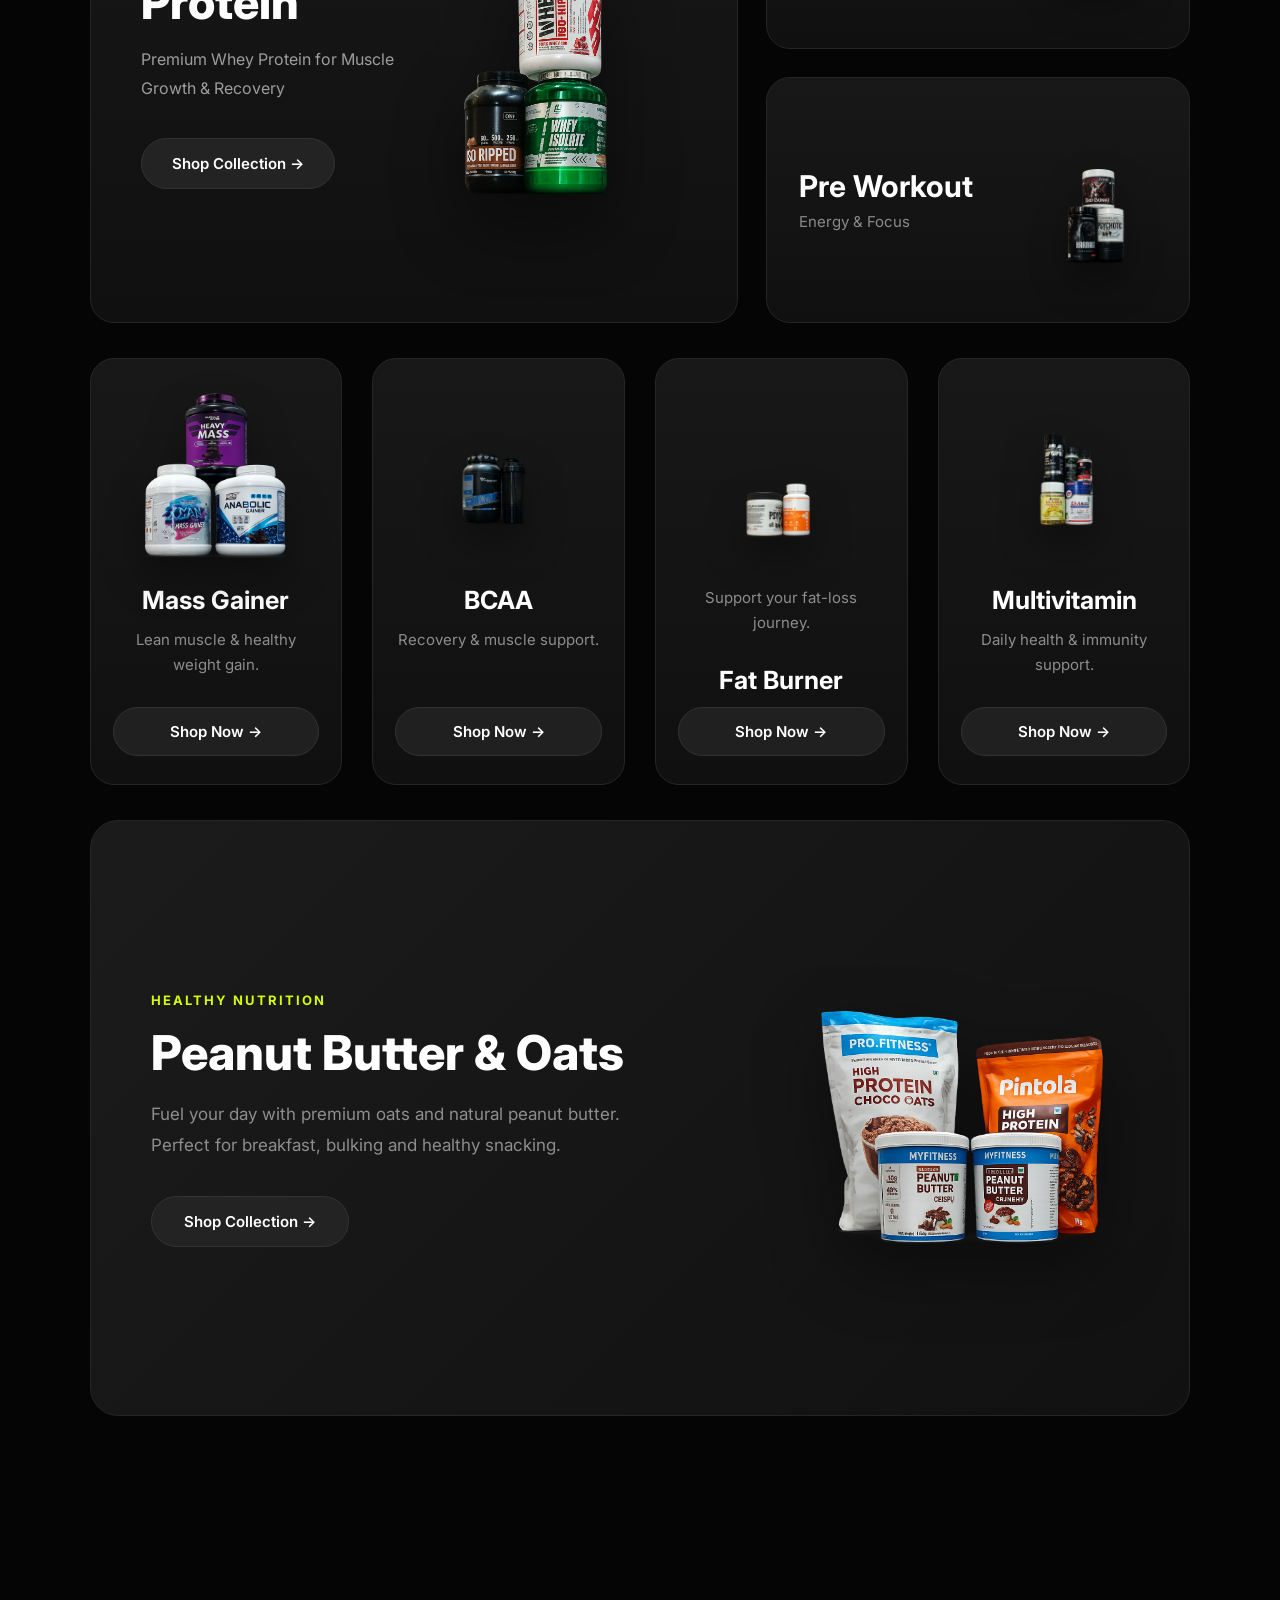
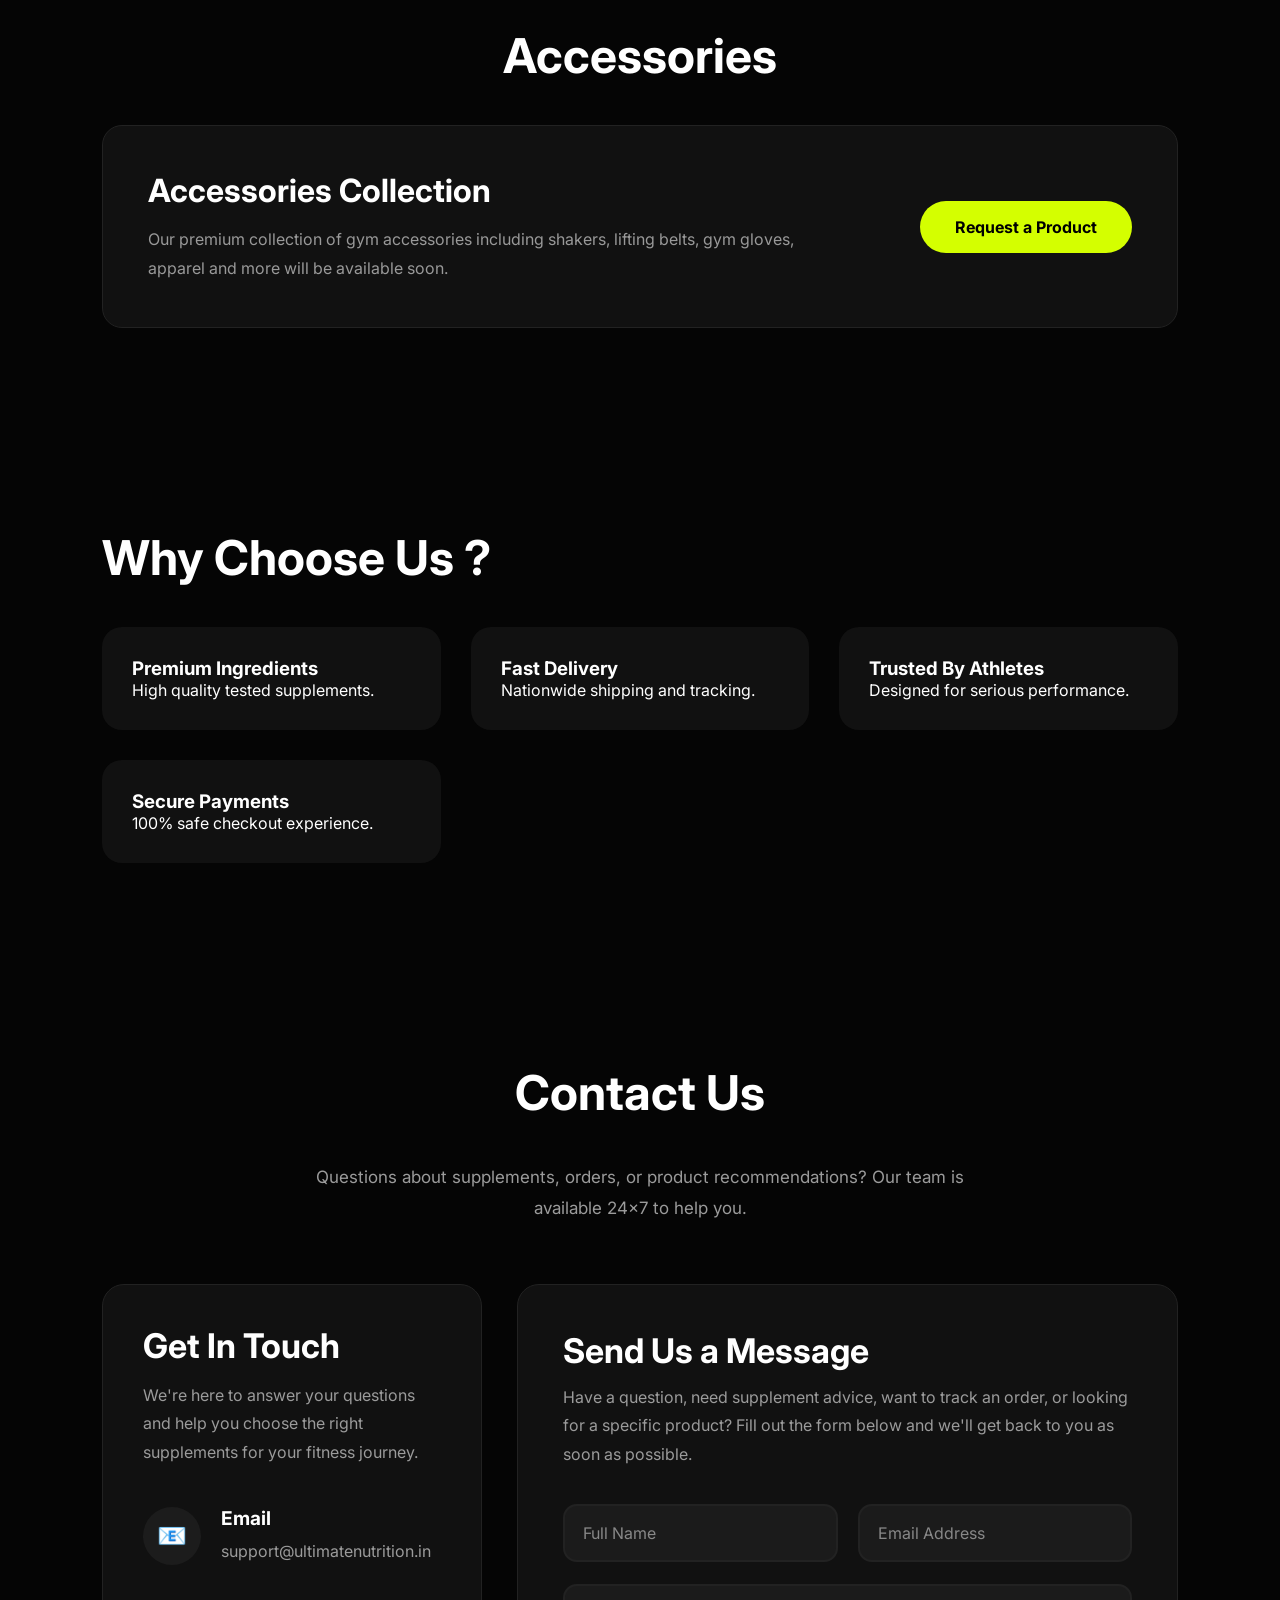
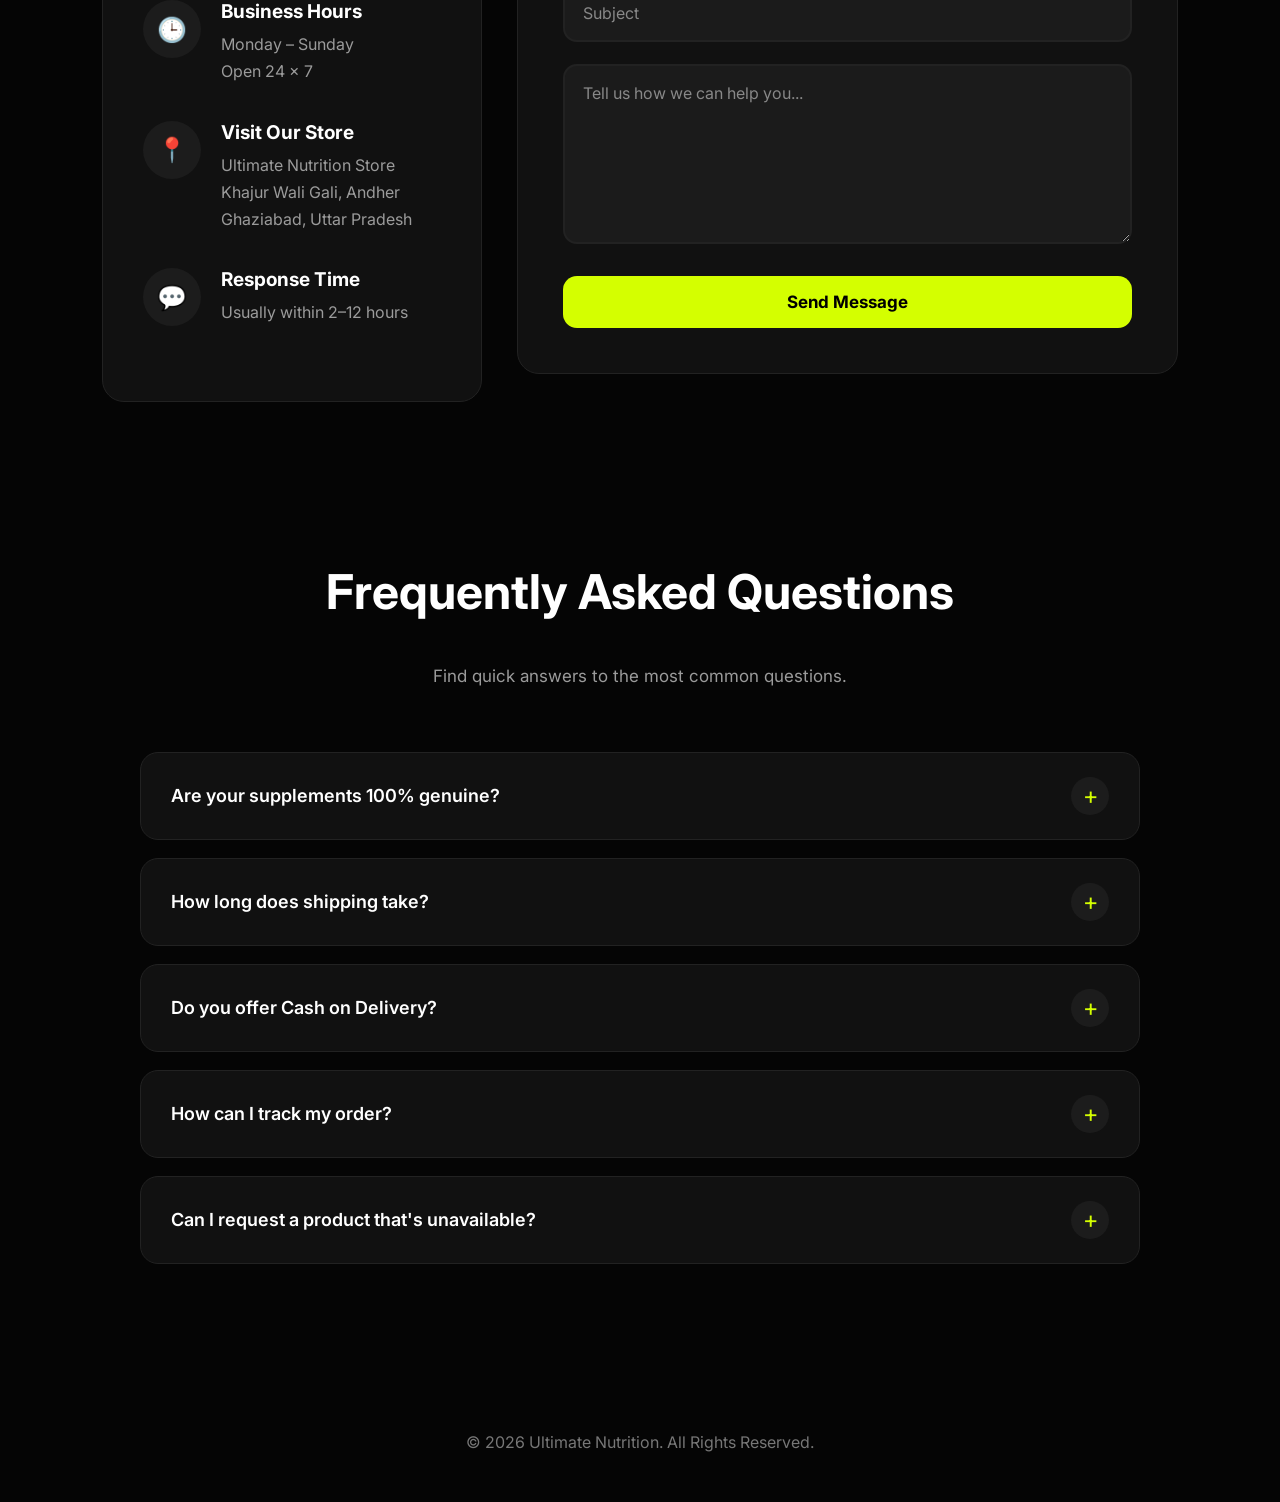
==== commit b35f0f7a: "Update index.html" ====
--- a/index.html
+++ b/index.html
@@ -2271,7 +2271,7 @@
 
         </div>
 
-        <img src="images/protein1.png">
+        <img src="protein1.png">
 
     </a>
 
@@ -2289,7 +2289,7 @@
 
             </div>
 
-            <img src="images/creatine1.png">
+            <img src="creatine1.png">
 
         </a>
 
@@ -2304,7 +2304,7 @@
 
             </div>
 
-            <img src="images/preworkout1.png">
+            <img src="preworkout1.png">
 
         </a>
 
@@ -2316,28 +2316,28 @@
 <div class="bottom-grid">
 
     <a href="product.html?category=mass-gainer" class="mini-card">
-        <img src="images/massgainer1.png" alt="Mass Gainer">
+        <img src="massgainer1.png" alt="Mass Gainer">
         <h4>Mass Gainer</h4>
         <p>Lean muscle & healthy weight gain.</p>
         <div class="mini-btn">Shop Now →</div>
     </a>
 
     <a href="product.html?category=bcaa" class="mini-card">
-        <img src="images/bcaa1.png" alt="BCAA">
+        <img src="bcaa1.png" alt="BCAA">
         <h4>BCAA</h4>
         <p>Recovery & muscle support.</p>
         <div class="mini-btn">Shop Now →</div>
     </a>
 
     <a href="product.html?category=fatburner" class="mini-card">
-        <img src="images/fatburner1.png" alt="Fat Burner">
+        <img src="fatburner1.png" alt="Fat Burner">
         <p>Support your fat-loss journey.</p>
         <h4>Fat Burner</h4>
         <div class="mini-btn">Shop Now →</div>
     </a>
 
     <a href="product.html?category=vitamins" class="mini-card">
-        <img src="images/multivitamin1.png" alt="Multivitamin">
+        <img src="multivitamin1.png" alt="Multivitamin">
         <h4>Multivitamin</h4>
         <p>Daily health & immunity support.</p>
         <div class="mini-btn">Shop Now →</div>
@@ -2364,7 +2364,7 @@
 
     </div>
 <div class="wide-image">
-    <img src="images/pintola1.png" alt="Oats">
+    <img src="pintola1.png" alt="Oats">
 </div>
 
 </a>
